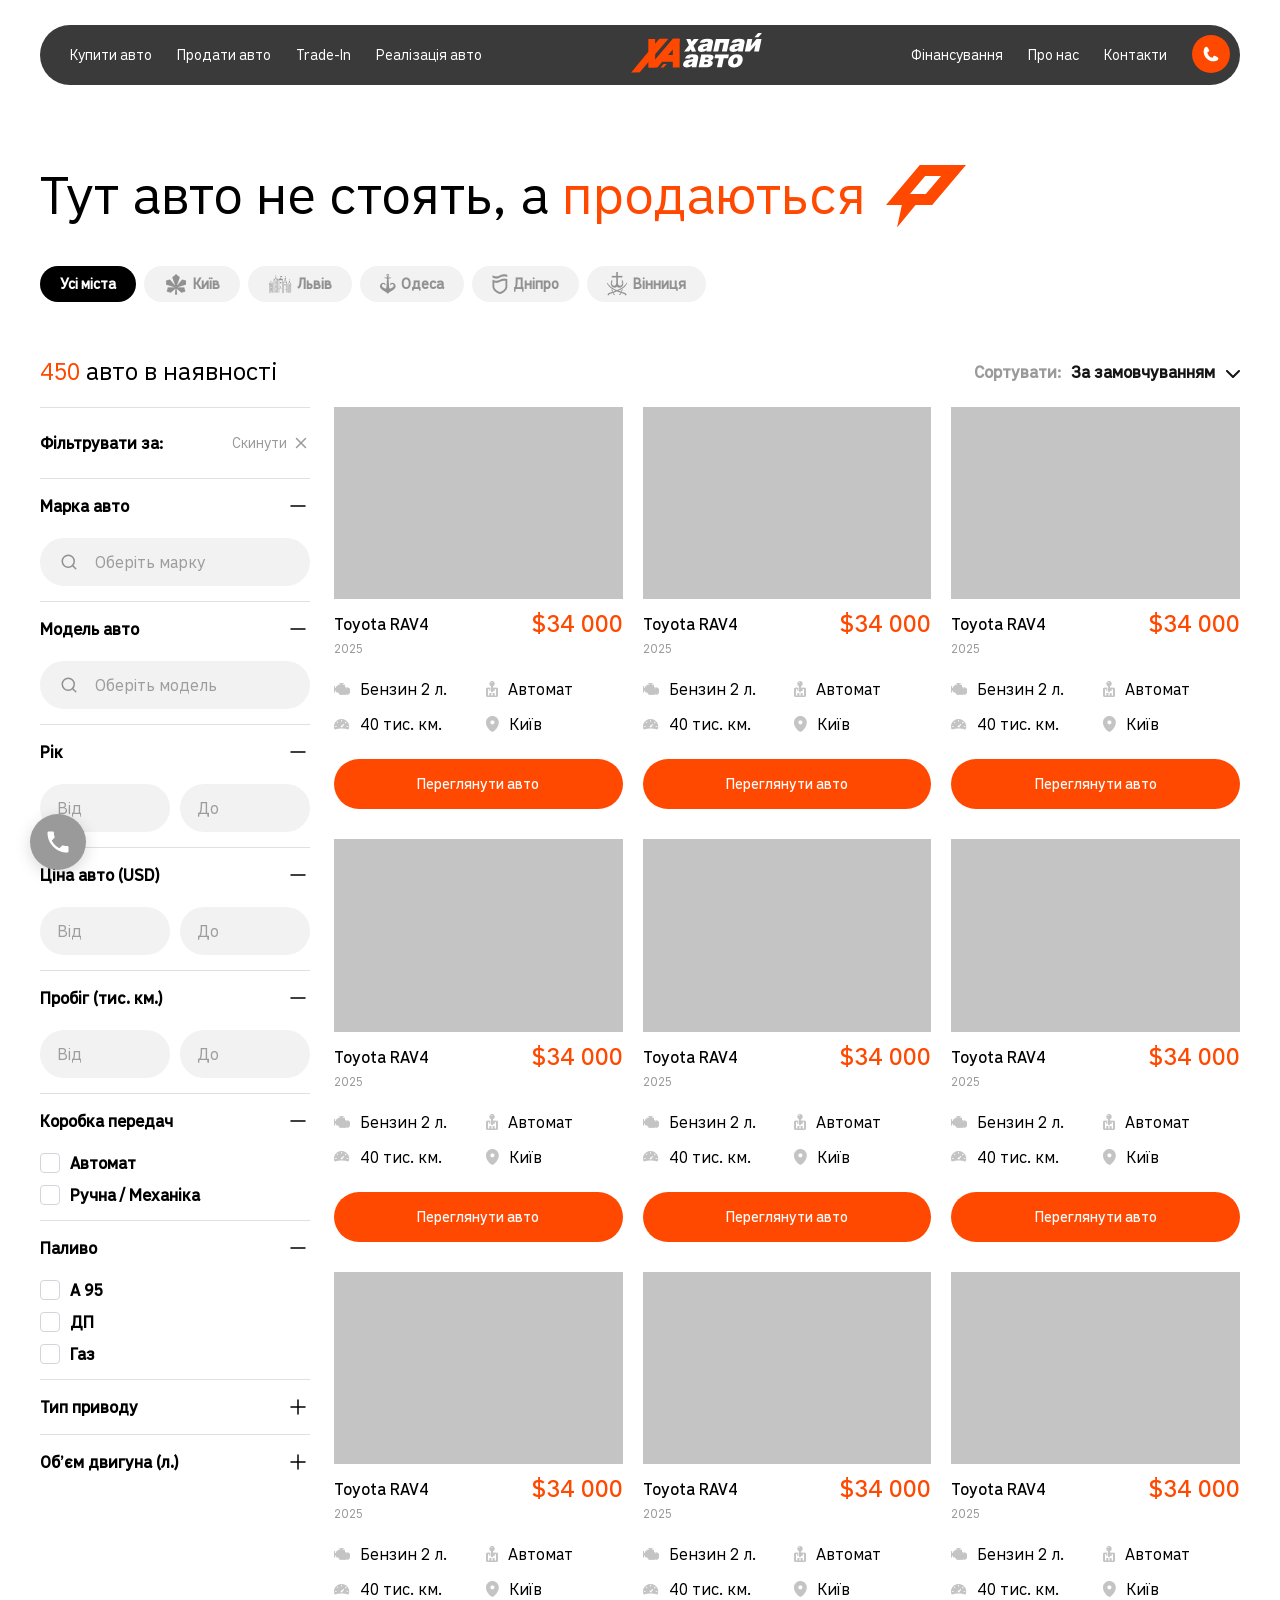
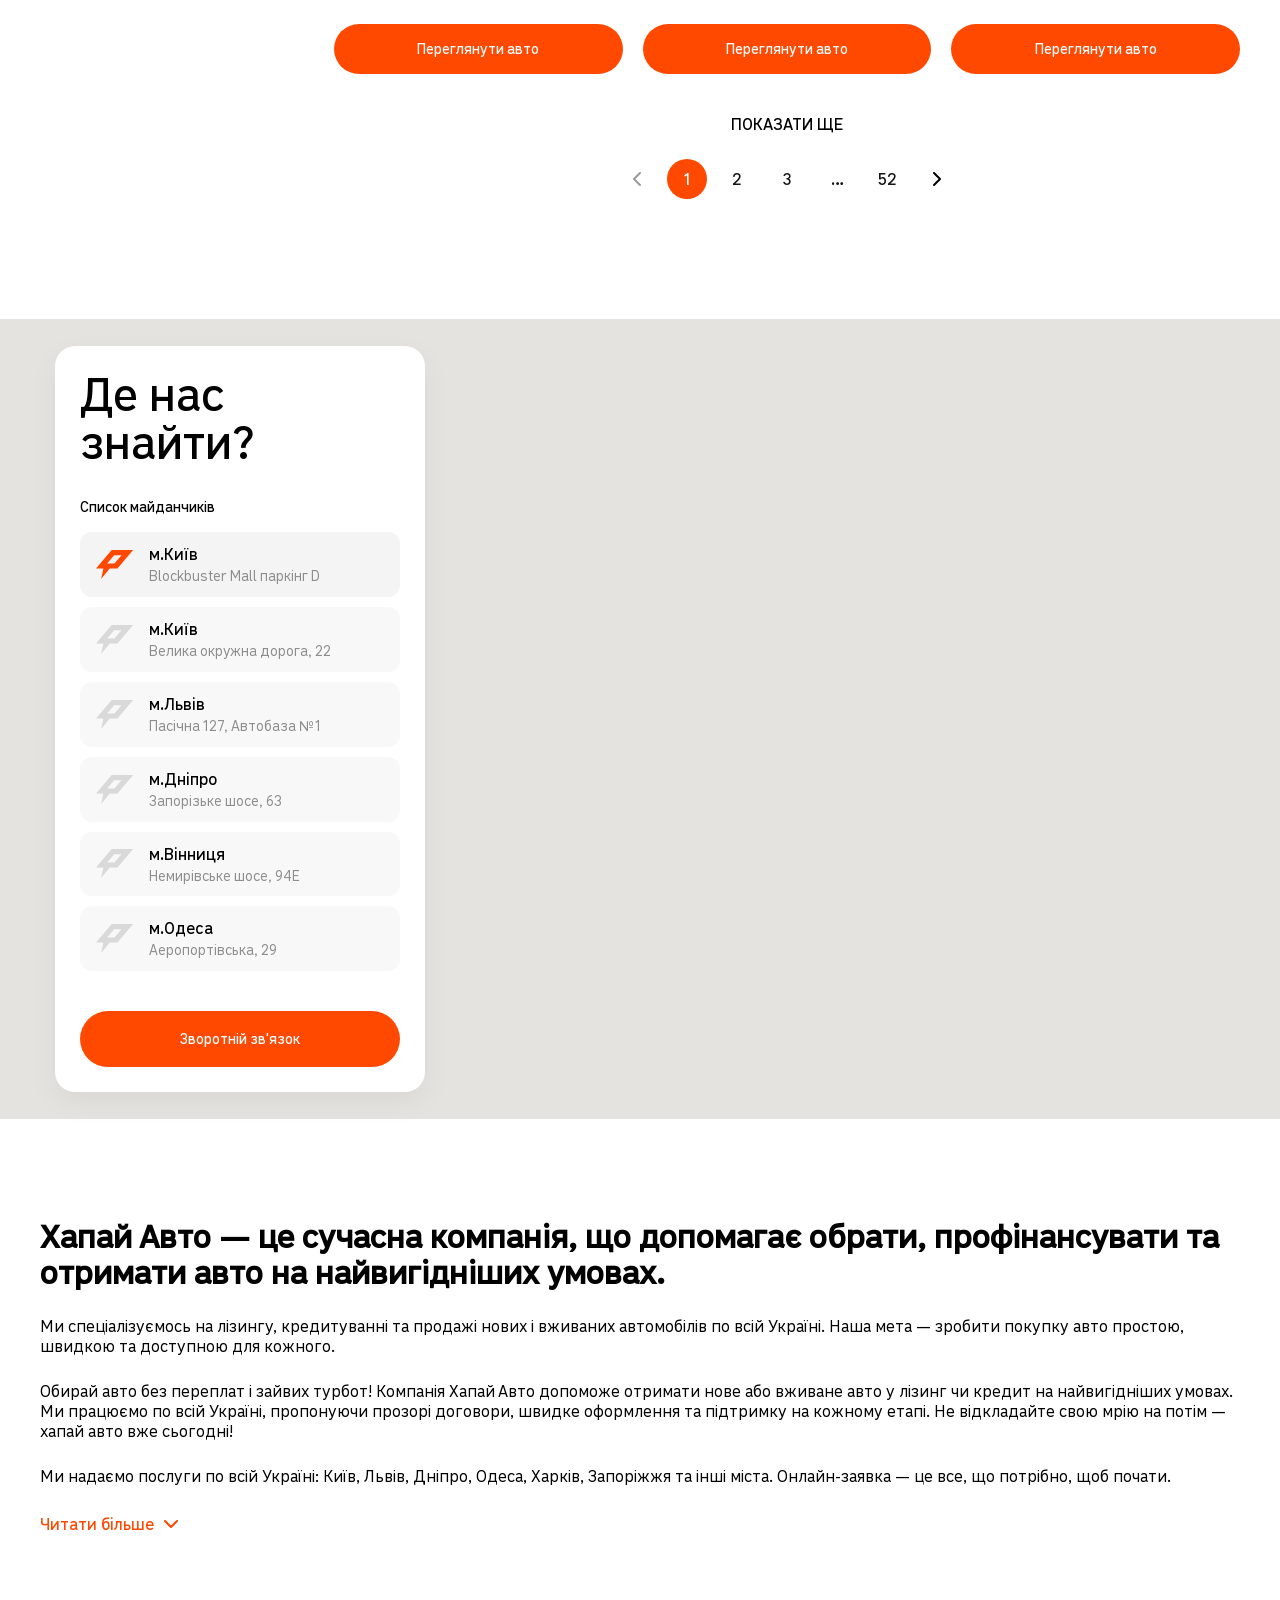
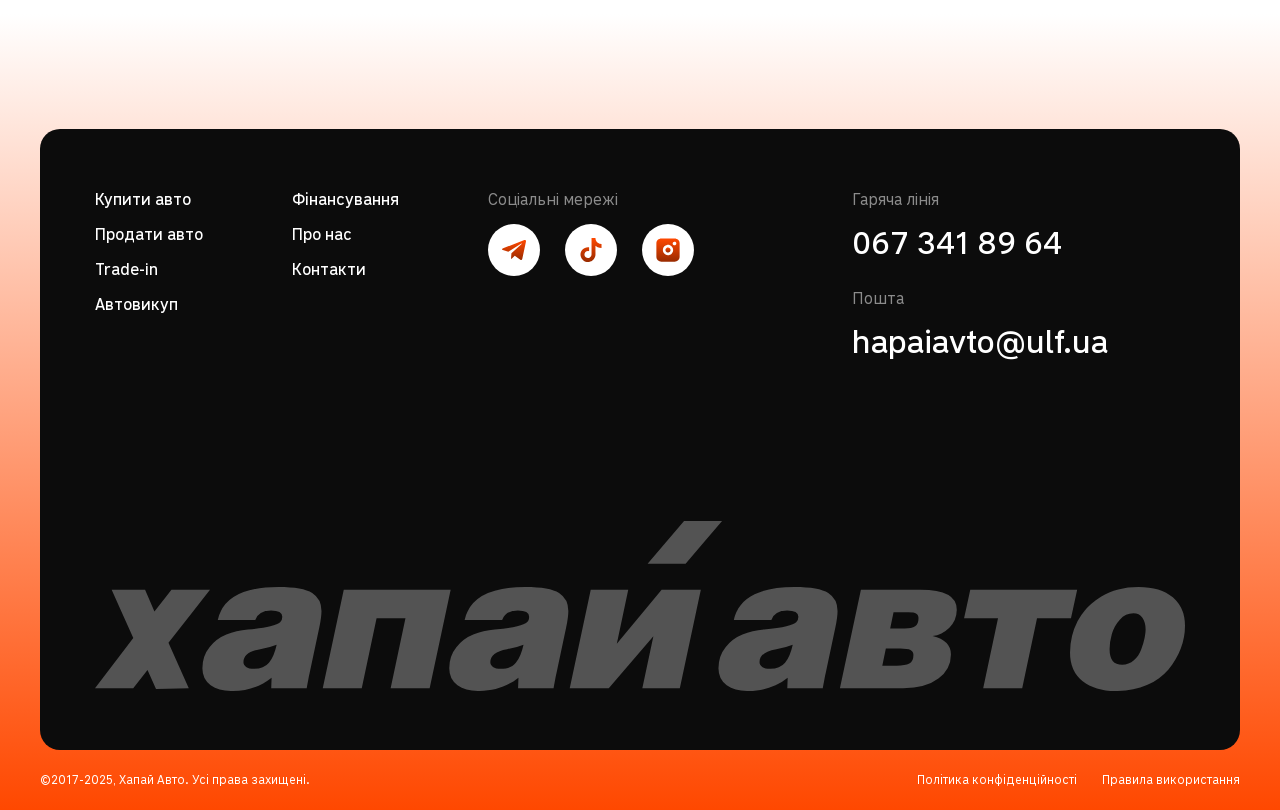
==== index.html @ 6485e66c "Add files via upload" ====
<!DOCTYPE html>
<html lang="uk">

<head>
    <meta charset="UTF-8">
    <meta name="viewport" content="width=device-width, initial-scale=1.0, maximum-scale=1.0, user-scalable=no">
    <title>HapaiAuto</title>
    <link href='https://api.mapbox.com/mapbox-gl-js/v2.14.1/mapbox-gl.css' rel='stylesheet' />
    <link rel="stylesheet" href="./style.css">
</head>

<body>
    <header class="main-header">
        <div class="container">
            <div class="main-header-wrapper">
                <nav class="header-left-menu">
                    <ul>
                        <li>
                            <a href="#">Купити авто</a>
                        </li>
                        <li>
                            <a href="#">Продати авто</a>
                        </li>
                        <li>
                            <a href="#">Trade-In</a>
                        </li>
                        <li>
                            <a href="#">Реалізація авто</a>
                        </li>
                    </ul>
                </nav>
                <a href="#">
                    <img src="./img/header-logo.svg" alt="HapaiAuto">
                </a>
                <nav>
                    <ul class="header-right-menu">
                        <li>
                            <a href="#">Фінансування</a>
                        </li>
                        <li>
                            <a href="#">Про нас</a>
                        </li>
                        <li>
                            <a href="#">Контакти</a>
                        </li>
                    </ul>
                    <button class="callback-btn">
                        <svg xmlns="http://www.w3.org/2000/svg" width="38" height="38" fill="none">
                            <circle cx="19" cy="19" r="19" fill="#FF4800" />
                            <g clip-path="url(#a)">
                                <path fill="#fff"
                                    d="m25.572 22.355-2.284-1.371a1.47 1.47 0 0 0-1.225-.134c-.798.22-1.005 1.136-1.282 1.799a6.056 6.056 0 0 1-5.43-5.43c.666-.279 1.577-.484 1.798-1.283a1.47 1.47 0 0 0-.134-1.225l-1.37-2.284c-.536-.951-2.01-1.013-2.619-.104-4.062 5.946 1.524 14.245 8.408 14.01 1.439.048 4.93-.848 4.899-2.635 0-.547-.292-1.062-.761-1.343" />
                            </g>
                            <defs>
                                <clipPath id="a">
                                    <path fill="#fff" d="M11 11h16v16H11z" />
                                </clipPath>
                            </defs>
                        </svg>
                    </a>
                </nav>
                <div class="header-mob-block">
                    <button class="callback-btn">
                        <svg xmlns="http://www.w3.org/2000/svg" width="23" height="22" fill="none">
                            <path fill="#fff"
                                d="m20.88 16.018-3.427-2.056a2.2 2.2 0 0 0-1.837-.201c-1.197.33-1.508 1.704-1.923 2.698a9.08 9.08 0 0 1-8.145-8.145c1-.417 2.366-.725 2.698-1.923a2.21 2.21 0 0 0-.202-1.837L5.988 1.127C5.185-.3 2.975-.393 2.061.971c-6.093 8.92 2.285 21.368 12.611 21.015 2.159.072 7.396-1.273 7.349-3.952 0-.82-.438-1.593-1.141-2.016" />
                        </svg>
                    </button>
                    <div class="tel-menu-btn">
                        <svg xmlns="http://www.w3.org/2000/svg" width="46" height="46" fill="none">
                            <circle cx="23" cy="23" r="23" fill="#fff" />
                            <path stroke="#FF4800" stroke-linecap="round" stroke-linejoin="round" stroke-width="2"
                                d="M14 23h18M14 17h18M14 29h18" /></svg>
                    </div>
                </div>
            </div>
        </div>
    </header>

    <section class="hapaiavto-shop-sect">
        <div class="container">
            <div class="hapaiavto-shop">
                <h1>Тут авто не стоять, а <span>продаються</span></h1>
                <ul class="hapaiavto-shop-cities">
                    <li class="hapaiavto-shop-city-active">
                        <span>Усі міста</span>
                    </li>
                    <li>
                        <img src="[data-uri]"
                            alt="HapaiAuto">
                        <span>Київ</span>
                    </li>
                    <li>
                        <img src="[data-uri]"
                            alt="HapaiAuto">
                        <span>Львів</span>
                    </li>
                    <li>
                        <img src="[data-uri]"
                            alt="HapaiAuto">
                        <span>Одеса</span>
                    </li>
                    <li>
                        <img src="[data-uri]"
                            alt="HapaiAuto">
                        <span>Дніпро</span>
                    </li>
                    <li>
                        <img src="[data-uri]"
                            alt="HapaiAuto">
                        <span>Вінниця</span>
                    </li>
                </ul>
                <div class="hapaiavto-shop-info-sort">
                    <span class="hapaiavto-shop-info-count"><i>450</i> авто в наявності</span>
                    <div class="hapaiavto-shop-sort-wrapper">
                        <div class="hapaiavto-shop-sort-block">
                            <div class="hapaiavto-shop-sort-mob-head">
                                <div class="hapaiavto-shop-sort-mob-head-left">
                                    <svg xmlns="http://www.w3.org/2000/svg" width="20" height="16" fill="none">
                                        <path stroke="#000" stroke-linecap="round" stroke-linejoin="round"
                                            stroke-width="2" d="m1 5 4-4m0 0 4 4M5 1v14m14-4-4 4m0 0-4-4m4 4V1" /></svg>
                                    <span>Сортувати</span>
                                </div>
                                <div class="hapaiavto-shop-sort-mob-head-right mob-sort-menu-close">
                                    <svg xmlns="http://www.w3.org/2000/svg" width="50" height="50" fill="none">
                                        <circle cx="25" cy="25" r="25" fill="#F5F5F5" />
                                        <path stroke="#FE6034" stroke-linecap="round" stroke-linejoin="round"
                                            stroke-width="2.333"
                                            d="m30.773 19.223-11.549 11.55M19.227 19.223l11.549 11.55" /></svg>
                                </div>
                            </div>
                            <form>
                                <span>Сортувати:</span>
                                <select>
                                    <option value="1">За замовчуванням</option>
                                    <option value="2">За рейтингом</option>
                                    <option value="3">Новинки</option>
                                    <option value="4">Від дешевих до дорогих</option>
                                    <option value="5">Від дорогих до дешевих</option>
                                </select>
                            </form>
                        </div>
                    </div>
                </div>
                <div class="hapaiavto-shop-showcase">
                    <aside>
                        <div class="hapaiavto-shop-showcase-aside-wrapper">
                            <div class="hapaiavto-shop-filter-item-head-mob">
                                <div class="hapaiavto-shop-filter-item-head-mob-left">
                                    <svg xmlns="http://www.w3.org/2000/svg" width="24" height="24" fill="none">
                                        <path fill="#000" fill-rule="evenodd"
                                            d="M4 13a1 1 0 0 1 1 1v7a1 1 0 1 1-2 0v-7a1 1 0 0 1 1-1M4 2a1 1 0 0 1 1 1v7a1 1 0 1 1-2 0V3a1 1 0 0 1 1-1M12 11a1 1 0 0 1 1 1v9a1 1 0 1 1-2 0v-9a1 1 0 0 1 1-1M12 2a1 1 0 0 1 1 1v5a1 1 0 1 1-2 0V3a1 1 0 0 1 1-1M20 15a1 1 0 0 1 1 1v5a1 1 0 1 1-2 0v-5a1 1 0 0 1 1-1M20 2a1 1 0 0 1 1 1v9a1 1 0 1 1-2 0V3a1 1 0 0 1 1-1"
                                            clip-rule="evenodd" />
                                        <path fill="#000" fill-rule="evenodd"
                                            d="M0 14a1 1 0 0 1 1-1h6a1 1 0 1 1 0 2H1a1 1 0 0 1-1-1M8 8a1 1 0 0 1 1-1h6a1 1 0 1 1 0 2H9a1 1 0 0 1-1-1M16 16a1 1 0 0 1 1-1h6a1 1 0 1 1 0 2h-6a1 1 0 0 1-1-1"
                                            clip-rule="evenodd" /></svg>
                                    <span>Фільтри</span>
                                </div>
                                <div class="hapaiavto-shop-filter-item-head-mob-right">
                                    <div><i>Скинути <svg xmlns="http://www.w3.org/2000/svg" width="18" height="18"
                                                fill="none">
                                                <path fill="#9A9A9A" fill-rule="evenodd"
                                                    d="M14.03 3.97a.75.75 0 0 1 0 1.06l-9 9a.75.75 0 0 1-1.06-1.06l9-9a.75.75 0 0 1 1.06 0"
                                                    clip-rule="evenodd" />
                                                <path fill="#9A9A9A" fill-rule="evenodd"
                                                    d="M3.97 3.97a.75.75 0 0 1 1.06 0l9 9a.75.75 0 1 1-1.06 1.06l-9-9a.75.75 0 0 1 0-1.06"
                                                    clip-rule="evenodd" />
                                            </svg></i></div>
                                    <div class="mob-filter-menu-close">
                                        <svg xmlns="http://www.w3.org/2000/svg" width="50" height="50" fill="none">
                                            <circle cx="25" cy="25" r="25" fill="#F5F5F5" />
                                            <path stroke="#FE6034" stroke-linecap="round" stroke-linejoin="round"
                                                stroke-width="2.333"
                                                d="m30.773 19.223-11.549 11.55M19.227 19.223l11.549 11.55" /></svg>
                                    </div>
                                </div>
                            </div>
                            <div class="hapaiavto-shop-filter-item hapaiavto-shop-filter-item-head">
                                <span>Фільтрувати за:</span>
                                <i>Скинути <svg xmlns="http://www.w3.org/2000/svg" width="18" height="18" fill="none">
                                        <path fill="#9A9A9A" fill-rule="evenodd"
                                            d="M14.03 3.97a.75.75 0 0 1 0 1.06l-9 9a.75.75 0 0 1-1.06-1.06l9-9a.75.75 0 0 1 1.06 0"
                                            clip-rule="evenodd" />
                                        <path fill="#9A9A9A" fill-rule="evenodd"
                                            d="M3.97 3.97a.75.75 0 0 1 1.06 0l9 9a.75.75 0 1 1-1.06 1.06l-9-9a.75.75 0 0 1 0-1.06"
                                            clip-rule="evenodd" />
                                    </svg></i>
                            </div>
                            <div class="hapaiavto-shop-filter-item hapaiavto-shop-filter-item-opened">
                                <div class="hapaiavto-shop-filter-item-title">
                                    <p>Марка авто</p>
                                    <i>
                                        <svg xmlns="http://www.w3.org/2000/svg" width="24" height="24"
                                            viewBox="0 0 24 24" fill="none" stroke="#000" stroke-width="1.5"
                                            stroke-linecap="round" stroke-linejoin="round">
                                            <line x1="12" y1="5" x2="12" y2="19"></line>
                                            <line x1="5" y1="12" x2="19" y2="12"></line>
                                        </svg>
                                    </i>
                                </div>
                                <div class="hapaiavto-shop-filter-item-content">
                                    <div class="hapaiavto-shop-filter-item-input-search hapaiavto-filter-dropdown-wrap">
                                        <input type="text" placeholder="Оберіть марку" autocomplete="off"
                                            data-dropdown="brands-list">
                                        <ul class="hapaiavto-filter-dropdown" id="brands-list">
                                            <li class="hapaiavto-filter-dropdown-item hapaiavto-filter-dropdown-item--active"
                                                data-value="Acura">Acura</li>
                                            <li class="hapaiavto-filter-dropdown-item" data-value="Alfa Romeo">Alfa
                                                Romeo
                                            </li>
                                            <li class="hapaiavto-filter-dropdown-item" data-value="Aston Martin">Aston
                                                Martin</li>
                                            <li class="hapaiavto-filter-dropdown-item" data-value="Audi">Audi</li>
                                            <li class="hapaiavto-filter-dropdown-item" data-value="BMW">BMW</li>
                                            <li class="hapaiavto-filter-dropdown-item" data-value="BYD">BYD</li>
                                            <li class="hapaiavto-filter-dropdown-item" data-value="Cadillac">Cadillac
                                            </li>
                                            <li class="hapaiavto-filter-dropdown-item" data-value="Chevrolet">Chevrolet
                                            </li>
                                            <li class="hapaiavto-filter-dropdown-item" data-value="Chrysler">Chrysler
                                            </li>
                                            <li class="hapaiavto-filter-dropdown-item" data-value="Citroën">Citroën</li>
                                            <li class="hapaiavto-filter-dropdown-item" data-value="Daewoo">Daewoo</li>
                                            <li class="hapaiavto-filter-dropdown-item" data-value="Dodge">Dodge</li>
                                            <li class="hapaiavto-filter-dropdown-item" data-value="Ferrari">Ferrari</li>
                                            <li class="hapaiavto-filter-dropdown-item" data-value="Fiat">Fiat</li>
                                            <li class="hapaiavto-filter-dropdown-item" data-value="Ford">Ford</li>
                                            <li class="hapaiavto-filter-dropdown-item" data-value="Genesis">Genesis</li>
                                            <li class="hapaiavto-filter-dropdown-item" data-value="Honda">Honda</li>
                                            <li class="hapaiavto-filter-dropdown-item" data-value="Hyundai">Hyundai</li>
                                            <li class="hapaiavto-filter-dropdown-item" data-value="Infiniti">Infiniti
                                            </li>
                                            <li class="hapaiavto-filter-dropdown-item" data-value="Jeep">Jeep</li>
                                            <li class="hapaiavto-filter-dropdown-item" data-value="Kia">Kia</li>
                                            <li class="hapaiavto-filter-dropdown-item" data-value="Lamborghini">
                                                Lamborghini
                                            </li>
                                            <li class="hapaiavto-filter-dropdown-item" data-value="Land Rover">Land
                                                Rover
                                            </li>
                                            <li class="hapaiavto-filter-dropdown-item" data-value="Lexus">Lexus</li>
                                            <li class="hapaiavto-filter-dropdown-item" data-value="Lincoln">Lincoln</li>
                                            <li class="hapaiavto-filter-dropdown-item" data-value="Maserati">Maserati
                                            </li>
                                            <li class="hapaiavto-filter-dropdown-item" data-value="Mazda">Mazda</li>
                                            <li class="hapaiavto-filter-dropdown-item" data-value="Mercedes-Benz">
                                                Mercedes-Benz</li>
                                            <li class="hapaiavto-filter-dropdown-item" data-value="Mitsubishi">
                                                Mitsubishi
                                            </li>
                                            <li class="hapaiavto-filter-dropdown-item" data-value="Nissan">Nissan</li>
                                            <li class="hapaiavto-filter-dropdown-item" data-value="Opel">Opel</li>
                                            <li class="hapaiavto-filter-dropdown-item" data-value="Peugeot">Peugeot</li>
                                            <li class="hapaiavto-filter-dropdown-item" data-value="Porsche">Porsche</li>
                                            <li class="hapaiavto-filter-dropdown-item" data-value="Renault">Renault</li>
                                            <li class="hapaiavto-filter-dropdown-item" data-value="Skoda">Skoda</li>
                                            <li class="hapaiavto-filter-dropdown-item" data-value="Subaru">Subaru</li>
                                            <li class="hapaiavto-filter-dropdown-item" data-value="Suzuki">Suzuki</li>
                                            <li class="hapaiavto-filter-dropdown-item" data-value="Tesla">Tesla</li>
                                            <li class="hapaiavto-filter-dropdown-item" data-value="Toyota">Toyota</li>
                                            <li class="hapaiavto-filter-dropdown-item" data-value="Volkswagen">
                                                Volkswagen
                                            </li>
                                            <li class="hapaiavto-filter-dropdown-item" data-value="Volvo">Volvo</li>
                                        </ul>
                                    </div>
                                </div>
                            </div>
                            <div class="hapaiavto-shop-filter-item hapaiavto-shop-filter-item-opened">
                                <div class="hapaiavto-shop-filter-item-title">
                                    <p>Модель авто</p>
                                    <i>
                                        <svg xmlns="http://www.w3.org/2000/svg" width="24" height="24"
                                            viewBox="0 0 24 24" fill="none" stroke="#000" stroke-width="1.5"
                                            stroke-linecap="round" stroke-linejoin="round">
                                            <line x1="12" y1="5" x2="12" y2="19"></line>
                                            <line x1="5" y1="12" x2="19" y2="12"></line>
                                        </svg>
                                    </i>
                                </div>
                                <div class="hapaiavto-shop-filter-item-content">
                                    <div class="hapaiavto-shop-filter-item-input-search hapaiavto-filter-dropdown-wrap">
                                        <input type="text" placeholder="Оберіть модель" autocomplete="off"
                                            data-dropdown="models-list">
                                        <ul class="hapaiavto-filter-dropdown" id="models-list">
                                            <li class="hapaiavto-filter-dropdown-item hapaiavto-filter-dropdown-item--active"
                                                data-value="Camry">Camry</li>
                                            <li class="hapaiavto-filter-dropdown-item" data-value="Corolla">Corolla</li>
                                            <li class="hapaiavto-filter-dropdown-item" data-value="RAV4">RAV4</li>
                                            <li class="hapaiavto-filter-dropdown-item" data-value="Land Cruiser">Land
                                                Cruiser</li>
                                            <li class="hapaiavto-filter-dropdown-item" data-value="Highlander">
                                                Highlander
                                            </li>
                                            <li class="hapaiavto-filter-dropdown-item" data-value="3 Series">3 Series
                                            </li>
                                            <li class="hapaiavto-filter-dropdown-item" data-value="5 Series">5 Series
                                            </li>
                                            <li class="hapaiavto-filter-dropdown-item" data-value="X5">X5</li>
                                            <li class="hapaiavto-filter-dropdown-item" data-value="X6">X6</li>
                                            <li class="hapaiavto-filter-dropdown-item" data-value="A4">A4</li>
                                            <li class="hapaiavto-filter-dropdown-item" data-value="A6">A6</li>
                                            <li class="hapaiavto-filter-dropdown-item" data-value="Q5">Q5</li>
                                            <li class="hapaiavto-filter-dropdown-item" data-value="Q7">Q7</li>
                                            <li class="hapaiavto-filter-dropdown-item" data-value="E-Class">E-Class</li>
                                            <li class="hapaiavto-filter-dropdown-item" data-value="S-Class">S-Class</li>
                                            <li class="hapaiavto-filter-dropdown-item" data-value="GLE">GLE</li>
                                            <li class="hapaiavto-filter-dropdown-item" data-value="Civic">Civic</li>
                                            <li class="hapaiavto-filter-dropdown-item" data-value="CR-V">CR-V</li>
                                            <li class="hapaiavto-filter-dropdown-item" data-value="Accord">Accord</li>
                                            <li class="hapaiavto-filter-dropdown-item" data-value="Tucson">Tucson</li>
                                            <li class="hapaiavto-filter-dropdown-item" data-value="Santa Fe">Santa Fe
                                            </li>
                                            <li class="hapaiavto-filter-dropdown-item" data-value="Sportage">Sportage
                                            </li>
                                            <li class="hapaiavto-filter-dropdown-item" data-value="Model 3">Model 3</li>
                                            <li class="hapaiavto-filter-dropdown-item" data-value="Model S">Model S</li>
                                            <li class="hapaiavto-filter-dropdown-item" data-value="Model X">Model X</li>
                                            <li class="hapaiavto-filter-dropdown-item" data-value="Model Y">Model Y</li>
                                        </ul>
                                    </div>
                                </div>
                            </div>
                            <div class="hapaiavto-shop-filter-item hapaiavto-shop-filter-item-opened">
                                <div class="hapaiavto-shop-filter-item-title">
                                    <p>Рік</p>
                                    <i>
                                        <svg xmlns="http://www.w3.org/2000/svg" width="24" height="24"
                                            viewBox="0 0 24 24" fill="none" stroke="#000" stroke-width="1.5"
                                            stroke-linecap="round" stroke-linejoin="round">
                                            <line x1="12" y1="5" x2="12" y2="19"></line>
                                            <line x1="5" y1="12" x2="19" y2="12"></line>
                                        </svg>
                                    </i>
                                </div>
                                <div class="hapaiavto-shop-filter-item-content">
                                    <div class="hapaiavto-shop-filter-item-couple-input">
                                        <input type="number" placeholder="Від">
                                        <input type="number" placeholder="До">
                                    </div>
                                </div>
                            </div>
                            <div class="hapaiavto-shop-filter-item hapaiavto-shop-filter-item-opened">
                                <div class="hapaiavto-shop-filter-item-title">
                                    <p>Ціна авто (USD)</p>
                                    <i>
                                        <svg xmlns="http://www.w3.org/2000/svg" width="24" height="24"
                                            viewBox="0 0 24 24" fill="none" stroke="#000" stroke-width="1.5"
                                            stroke-linecap="round" stroke-linejoin="round">
                                            <line x1="12" y1="5" x2="12" y2="19"></line>
                                            <line x1="5" y1="12" x2="19" y2="12"></line>
                                        </svg>
                                    </i>
                                </div>
                                <div class="hapaiavto-shop-filter-item-content">
                                    <div class="hapaiavto-shop-filter-item-couple-input">
                                        <input type="number" placeholder="Від">
                                        <input type="number" placeholder="До">
                                    </div>
                                </div>
                            </div>
                            <div class="hapaiavto-shop-filter-item hapaiavto-shop-filter-item-opened">
                                <div class="hapaiavto-shop-filter-item-title">
                                    <p>Пробіг (тис. км.)</p>
                                    <i>
                                        <svg xmlns="http://www.w3.org/2000/svg" width="24" height="24"
                                            viewBox="0 0 24 24" fill="none" stroke="#000" stroke-width="1.5"
                                            stroke-linecap="round" stroke-linejoin="round">
                                            <line x1="12" y1="5" x2="12" y2="19"></line>
                                            <line x1="5" y1="12" x2="19" y2="12"></line>
                                        </svg>
                                    </i>
                                </div>
                                <div class="hapaiavto-shop-filter-item-content">
                                    <div class="hapaiavto-shop-filter-item-couple-input">
                                        <input type="number" placeholder="Від">
                                        <input type="number" placeholder="До">
                                    </div>
                                </div>
                            </div>
                            <div class="hapaiavto-shop-filter-item hapaiavto-shop-filter-item-opened">
                                <div class="hapaiavto-shop-filter-item-title">
                                    <p>Коробка передач</p>
                                    <i>
                                        <svg xmlns="http://www.w3.org/2000/svg" width="24" height="24"
                                            viewBox="0 0 24 24" fill="none" stroke="#000" stroke-width="1.5"
                                            stroke-linecap="round" stroke-linejoin="round">
                                            <line x1="12" y1="5" x2="12" y2="19"></line>
                                            <line x1="5" y1="12" x2="19" y2="12"></line>
                                        </svg>
                                    </i>
                                </div>
                                <div class="hapaiavto-shop-filter-item-content">
                                    <div class="hapaiavto-shop-filter-item-checkboxes">
                                        <label>
                                            <input type="checkbox">
                                            <span>Автомат</span>
                                        </label>
                                        <label>
                                            <input type="checkbox">
                                            <span>Ручна / Механіка</span>
                                        </label>
                                    </div>
                                </div>
                            </div>
                            <div class="hapaiavto-shop-filter-item hapaiavto-shop-filter-item-opened">
                                <div class="hapaiavto-shop-filter-item-title">
                                    <p>Паливо</p>
                                    <i>
                                        <svg xmlns="http://www.w3.org/2000/svg" width="24" height="24"
                                            viewBox="0 0 24 24" fill="none" stroke="#000" stroke-width="1.5"
                                            stroke-linecap="round" stroke-linejoin="round">
                                            <line x1="12" y1="5" x2="12" y2="19"></line>
                                            <line x1="5" y1="12" x2="19" y2="12"></line>
                                        </svg>
                                    </i>
                                </div>
                                <div class="hapaiavto-shop-filter-item-content">
                                    <div class="hapaiavto-shop-filter-item-checkboxes">
                                        <label>
                                            <input type="checkbox">
                                            <span>А 95</span>
                                        </label>
                                        <label>
                                            <input type="checkbox">
                                            <span>ДП</span>
                                        </label>
                                        <label>
                                            <input type="checkbox">
                                            <span>Газ</span>
                                        </label>
                                    </div>
                                </div>
                            </div>
                            <div class="hapaiavto-shop-filter-item hapaiavto-shop-filter-item-closed">
                                <div class="hapaiavto-shop-filter-item-title">
                                    <p>Тип приводу</p>
                                    <i>
                                        <svg xmlns="http://www.w3.org/2000/svg" width="24" height="24"
                                            viewBox="0 0 24 24" fill="none" stroke="#000" stroke-width="1.5"
                                            stroke-linecap="round" stroke-linejoin="round">
                                            <line x1="12" y1="5" x2="12" y2="19"></line>
                                            <line x1="5" y1="12" x2="19" y2="12"></line>
                                        </svg>
                                    </i>
                                </div>
                                <div class="hapaiavto-shop-filter-item-content">
                                    <div class="hapaiavto-shop-filter-item-checkboxes">
                                        <label>
                                            <input type="checkbox">
                                            <span>Повний</span>
                                        </label>
                                        <label>
                                            <input type="checkbox">
                                            <span>Передній</span>
                                        </label>
                                        <label>
                                            <input type="checkbox">
                                            <span>Задній</span>
                                        </label>
                                    </div>
                                </div>
                            </div>
                            <div class="hapaiavto-shop-filter-item hapaiavto-shop-filter-item-closed">
                                <div class="hapaiavto-shop-filter-item-title">
                                    <p>Обʼєм двигуна (л.)</p>
                                    <i>
                                        <svg xmlns="http://www.w3.org/2000/svg" width="24" height="24"
                                            viewBox="0 0 24 24" fill="none" stroke="#000" stroke-width="1.5"
                                            stroke-linecap="round" stroke-linejoin="round">
                                            <line x1="12" y1="5" x2="12" y2="19"></line>
                                            <line x1="5" y1="12" x2="19" y2="12"></line>
                                        </svg>
                                    </i>
                                </div>
                                <div class="hapaiavto-shop-filter-item-content">
                                    <div class="hapaiavto-shop-filter-item-checkboxes">
                                        <label>
                                            <input type="checkbox">
                                            <span>0,9</span>
                                        </label>
                                        <label>
                                            <input type="checkbox">
                                            <span>1,1</span>
                                        </label>
                                        <label>
                                            <input type="checkbox">
                                            <span>2.0</span>
                                        </label>
                                    </div>
                                </div>
                            </div>
                            <div class="hapaiavto-red-btn">
                                <button>
                                    <svg xmlns="http://www.w3.org/2000/svg" width="24" height="24" fill="none">
                                        <path fill="#fff" fill-rule="evenodd"
                                            d="M11 4a7 7 0 1 0 0 14 7 7 0 0 0 0-14m-9 7a9 9 0 1 1 18 0 9 9 0 0 1-18 0"
                                            clip-rule="evenodd" />
                                        <path fill="#fff" fill-rule="evenodd"
                                            d="M15.941 15.943a1 1 0 0 1 1.414 0l4.35 4.35a1 1 0 1 1-1.414 1.415l-4.35-4.35a1 1 0 0 1 0-1.415"
                                            clip-rule="evenodd" /></svg>
                                    <u>Показати 212 результатів</u>
                                </button>
                            </div>
                        </div>
                    </aside>
                    <div class="hapaiavto-shop-showcase-list-wrapper">
                        <div class="hapaiavto-shop-showcase-list">
                            <div class="hapaiavto-shop-showcase-list-item">
                                <div class="hapaiavto-shop-showcase-list-item-image">
                                    <img src="[data-uri]"
                                        alt="HapaiAuto">
                                </div>
                                <div class="hapaiavto-shop-showcase-list-item-title-price">
                                    <div>
                                        <p>Toyota RAV4</p>
                                        <i>2025</i>
                                    </div>
                                    <div>
                                        <span>$34 000</span>
                                    </div>
                                </div>
                                <ul class="hapaiavto-shop-showcase-list-item-tags">
                                    <li>
                                        <img src="[data-uri]"
                                            alt="HapaiAuto">
                                        <span>Бензин 2 л.</span>
                                    </li>
                                    <li>
                                        <img src="[data-uri]"
                                            alt="HapaiAuto">
                                        <span>Автомат</span>
                                    </li>
                                    <li>
                                        <img src="[data-uri]"
                                            alt="HapaiAuto">
                                        <span>40 тис. км.</span>
                                    </li>
                                    <li>
                                        <img src="[data-uri]"
                                            alt="HapaiAuto">
                                        <span>Київ</span>
                                    </li>
                                </ul>
                                <div class="hapaiavto-red-btn">
                                    <a href="#">Переглянути авто</a>
                                </div>
                            </div>
                            <div class="hapaiavto-shop-showcase-list-item">
                                <div class="hapaiavto-shop-showcase-list-item-image">
                                    <img src="[data-uri]"
                                        alt="HapaiAuto">
                                </div>
                                <div class="hapaiavto-shop-showcase-list-item-title-price">
                                    <div>
                                        <p>Toyota RAV4</p>
                                        <i>2025</i>
                                    </div>
                                    <div>
                                        <span>$34 000</span>
                                    </div>
                                </div>
                                <ul class="hapaiavto-shop-showcase-list-item-tags">
                                    <li>
                                        <img src="[data-uri]"
                                            alt="HapaiAuto">
                                        <span>Бензин 2 л.</span>
                                    </li>
                                    <li>
                                        <img src="[data-uri]"
                                            alt="HapaiAuto">
                                        <span>Автомат</span>
                                    </li>
                                    <li>
                                        <img src="[data-uri]"
                                            alt="HapaiAuto">
                                        <span>40 тис. км.</span>
                                    </li>
                                    <li>
                                        <img src="[data-uri]"
                                            alt="HapaiAuto">
                                        <span>Київ</span>
                                    </li>
                                </ul>
                                <div class="hapaiavto-red-btn">
                                    <a href="#">Переглянути авто</a>
                                </div>
                            </div>
                            <div class="hapaiavto-shop-showcase-list-item">
                                <div class="hapaiavto-shop-showcase-list-item-image">
                                    <img src="[data-uri]"
                                        alt="HapaiAuto">
                                </div>
                                <div class="hapaiavto-shop-showcase-list-item-title-price">
                                    <div>
                                        <p>Toyota RAV4</p>
                                        <i>2025</i>
                                    </div>
                                    <div>
                                        <span>$34 000</span>
                                    </div>
                                </div>
                                <ul class="hapaiavto-shop-showcase-list-item-tags">
                                    <li>
                                        <img src="[data-uri]"
                                            alt="HapaiAuto">
                                        <span>Бензин 2 л.</span>
                                    </li>
                                    <li>
                                        <img src="[data-uri]"
                                            alt="HapaiAuto">
                                        <span>Автомат</span>
                                    </li>
                                    <li>
                                        <img src="[data-uri]"
                                            alt="HapaiAuto">
                                        <span>40 тис. км.</span>
                                    </li>
                                    <li>
                                        <img src="[data-uri]"
                                            alt="HapaiAuto">
                                        <span>Київ</span>
                                    </li>
                                </ul>
                                <div class="hapaiavto-red-btn">
                                    <a href="#">Переглянути авто</a>
                                </div>
                            </div>
                            <div class="hapaiavto-shop-showcase-list-item">
                                <div class="hapaiavto-shop-showcase-list-item-image">
                                    <img src="[data-uri]"
                                        alt="HapaiAuto">
                                </div>
                                <div class="hapaiavto-shop-showcase-list-item-title-price">
                                    <div>
                                        <p>Toyota RAV4</p>
                                        <i>2025</i>
                                    </div>
                                    <div>
                                        <span>$34 000</span>
                                    </div>
                                </div>
                                <ul class="hapaiavto-shop-showcase-list-item-tags">
                                    <li>
                                        <img src="[data-uri]"
                                            alt="HapaiAuto">
                                        <span>Бензин 2 л.</span>
                                    </li>
                                    <li>
                                        <img src="[data-uri]"
                                            alt="HapaiAuto">
                                        <span>Автомат</span>
                                    </li>
                                    <li>
                                        <img src="[data-uri]"
                                            alt="HapaiAuto">
                                        <span>40 тис. км.</span>
                                    </li>
                                    <li>
                                        <img src="[data-uri]"
                                            alt="HapaiAuto">
                                        <span>Київ</span>
                                    </li>
                                </ul>
                                <div class="hapaiavto-red-btn">
                                    <a href="#">Переглянути авто</a>
                                </div>
                            </div>
                            <div class="hapaiavto-shop-showcase-list-item">
                                <div class="hapaiavto-shop-showcase-list-item-image">
                                    <img src="[data-uri]"
                                        alt="HapaiAuto">
                                </div>
                                <div class="hapaiavto-shop-showcase-list-item-title-price">
                                    <div>
                                        <p>Toyota RAV4</p>
                                        <i>2025</i>
                                    </div>
                                    <div>
                                        <span>$34 000</span>
                                    </div>
                                </div>
                                <ul class="hapaiavto-shop-showcase-list-item-tags">
                                    <li>
                                        <img src="[data-uri]"
                                            alt="HapaiAuto">
                                        <span>Бензин 2 л.</span>
                                    </li>
                                    <li>
                                        <img src="[data-uri]"
                                            alt="HapaiAuto">
                                        <span>Автомат</span>
                                    </li>
                                    <li>
                                        <img src="[data-uri]"
                                            alt="HapaiAuto">
                                        <span>40 тис. км.</span>
                                    </li>
                                    <li>
                                        <img src="[data-uri]"
                                            alt="HapaiAuto">
                                        <span>Київ</span>
                                    </li>
                                </ul>
                                <div class="hapaiavto-red-btn">
                                    <a href="#">Переглянути авто</a>
                                </div>
                            </div>
                            <div class="hapaiavto-shop-showcase-list-item">
                                <div class="hapaiavto-shop-showcase-list-item-image">
                                    <img src="[data-uri]"
                                        alt="HapaiAuto">
                                </div>
                                <div class="hapaiavto-shop-showcase-list-item-title-price">
                                    <div>
                                        <p>Toyota RAV4</p>
                                        <i>2025</i>
                                    </div>
                                    <div>
                                        <span>$34 000</span>
                                    </div>
                                </div>
                                <ul class="hapaiavto-shop-showcase-list-item-tags">
                                    <li>
                                        <img src="[data-uri]"
                                            alt="HapaiAuto">
                                        <span>Бензин 2 л.</span>
                                    </li>
                                    <li>
                                        <img src="[data-uri]"
                                            alt="HapaiAuto">
                                        <span>Автомат</span>
                                    </li>
                                    <li>
                                        <img src="[data-uri]"
                                            alt="HapaiAuto">
                                        <span>40 тис. км.</span>
                                    </li>
                                    <li>
                                        <img src="[data-uri]"
                                            alt="HapaiAuto">
                                        <span>Київ</span>
                                    </li>
                                </ul>
                                <div class="hapaiavto-red-btn">
                                    <a href="#">Переглянути авто</a>
                                </div>
                            </div>
                            <div class="hapaiavto-shop-showcase-list-item">
                                <div class="hapaiavto-shop-showcase-list-item-image">
                                    <img src="[data-uri]"
                                        alt="HapaiAuto">
                                </div>
                                <div class="hapaiavto-shop-showcase-list-item-title-price">
                                    <div>
                                        <p>Toyota RAV4</p>
                                        <i>2025</i>
                                    </div>
                                    <div>
                                        <span>$34 000</span>
                                    </div>
                                </div>
                                <ul class="hapaiavto-shop-showcase-list-item-tags">
                                    <li>
                                        <img src="[data-uri]"
                                            alt="HapaiAuto">
                                        <span>Бензин 2 л.</span>
                                    </li>
                                    <li>
                                        <img src="[data-uri]"
                                            alt="HapaiAuto">
                                        <span>Автомат</span>
                                    </li>
                                    <li>
                                        <img src="[data-uri]"
                                            alt="HapaiAuto">
                                        <span>40 тис. км.</span>
                                    </li>
                                    <li>
                                        <img src="[data-uri]"
                                            alt="HapaiAuto">
                                        <span>Київ</span>
                                    </li>
                                </ul>
                                <div class="hapaiavto-red-btn">
                                    <a href="#">Переглянути авто</a>
                                </div>
                            </div>
                            <div class="hapaiavto-shop-showcase-list-item">
                                <div class="hapaiavto-shop-showcase-list-item-image">
                                    <img src="[data-uri]"
                                        alt="HapaiAuto">
                                </div>
                                <div class="hapaiavto-shop-showcase-list-item-title-price">
                                    <div>
                                        <p>Toyota RAV4</p>
                                        <i>2025</i>
                                    </div>
                                    <div>
                                        <span>$34 000</span>
                                    </div>
                                </div>
                                <ul class="hapaiavto-shop-showcase-list-item-tags">
                                    <li>
                                        <img src="[data-uri]"
                                            alt="HapaiAuto">
                                        <span>Бензин 2 л.</span>
                                    </li>
                                    <li>
                                        <img src="[data-uri]"
                                            alt="HapaiAuto">
                                        <span>Автомат</span>
                                    </li>
                                    <li>
                                        <img src="[data-uri]"
                                            alt="HapaiAuto">
                                        <span>40 тис. км.</span>
                                    </li>
                                    <li>
                                        <img src="[data-uri]"
                                            alt="HapaiAuto">
                                        <span>Київ</span>
                                    </li>
                                </ul>
                                <div class="hapaiavto-red-btn">
                                    <a href="#">Переглянути авто</a>
                                </div>
                            </div>
                            <div class="hapaiavto-shop-showcase-list-item">
                                <div class="hapaiavto-shop-showcase-list-item-image">
                                    <img src="[data-uri]"
                                        alt="HapaiAuto">
                                </div>
                                <div class="hapaiavto-shop-showcase-list-item-title-price">
                                    <div>
                                        <p>Toyota RAV4</p>
                                        <i>2025</i>
                                    </div>
                                    <div>
                                        <span>$34 000</span>
                                    </div>
                                </div>
                                <ul class="hapaiavto-shop-showcase-list-item-tags">
                                    <li>
                                        <img src="[data-uri]"
                                            alt="HapaiAuto">
                                        <span>Бензин 2 л.</span>
                                    </li>
                                    <li>
                                        <img src="[data-uri]"
                                            alt="HapaiAuto">
                                        <span>Автомат</span>
                                    </li>
                                    <li>
                                        <img src="[data-uri]"
                                            alt="HapaiAuto">
                                        <span>40 тис. км.</span>
                                    </li>
                                    <li>
                                        <img src="[data-uri]"
                                            alt="HapaiAuto">
                                        <span>Київ</span>
                                    </li>
                                </ul>
                                <div class="hapaiavto-red-btn">
                                    <a href="#">Переглянути авто</a>
                                </div>
                            </div>
                        </div>
                        <div class="ark-pagination-wrapper">
                            <div class="ark-pagination-loadmore">
                                <button>ПОКАЗАТИ ЩЕ</button>
                            </div>
                            <ul class="ark-pagenavi pagination">
                                <li class="page-item pagenavi-prev">
                                    <span class="page-link prev-no-active">
                                        <svg xmlns="http://www.w3.org/2000/svg" width="8" height="14" fill="none">
                                            <path fill="#000" fill-rule="evenodd"
                                                d="M7.707.293a1 1 0 0 1 0 1.414L2.414 7l5.293 5.293a1 1 0 1 1-1.414 1.414l-6-6a1 1 0 0 1 0-1.414l6-6a1 1 0 0 1 1.414 0"
                                                clip-rule="evenodd" />
                                        </svg>
                                    </span>
                                </li>
                                <li class="page-item active"><span class="page-link">1</span></li>
                                <li class="page-item"><a class="page-link" href="#/shop/page/2/">2</a></li>
                                <li class="page-item"><a class="page-link" href="#/shop/page/3/">3</a></li>
                                <li class="page-item"><span class="extend">…</span></li>
                                <li class="page-item"><a class="page-link last" href="#/shop/page/52/">52</a></li>
                                <li class="page-item pagenavi-next">
                                    <a class="page-link next" href="#/shop/page/2/">
                                        <svg xmlns="http://www.w3.org/2000/svg" width="8" height="14" fill="none">
                                            <path fill="#000" fill-rule="evenodd"
                                                d="M.293.293a1 1 0 0 1 1.414 0l6 6a1 1 0 0 1 0 1.414l-6 6a1 1 0 0 1-1.414-1.414L5.586 7 .293 1.707a1 1 0 0 1 0-1.414"
                                                clip-rule="evenodd" />
                                        </svg>
                                    </a>
                                </li>
                            </ul>
                        </div>
                    </div>
                    <div class="mob-filters-btns">
                        <div class="mob-filter-btn">
                            <svg xmlns="http://www.w3.org/2000/svg" width="24" height="24" fill="none">
                                <path fill="#FEFEFE" fill-rule="evenodd"
                                    d="M4 13a1 1 0 0 1 1 1v7a1 1 0 1 1-2 0v-7a1 1 0 0 1 1-1M4 2a1 1 0 0 1 1 1v7a1 1 0 1 1-2 0V3a1 1 0 0 1 1-1M12 11a1 1 0 0 1 1 1v9a1 1 0 1 1-2 0v-9a1 1 0 0 1 1-1M12 2a1 1 0 0 1 1 1v5a1 1 0 1 1-2 0V3a1 1 0 0 1 1-1M20 15a1 1 0 0 1 1 1v5a1 1 0 1 1-2 0v-5a1 1 0 0 1 1-1M20 2a1 1 0 0 1 1 1v9a1 1 0 1 1-2 0V3a1 1 0 0 1 1-1"
                                    clip-rule="evenodd" />
                                <path fill="#FEFEFE" fill-rule="evenodd"
                                    d="M0 14a1 1 0 0 1 1-1h6a1 1 0 1 1 0 2H1a1 1 0 0 1-1-1M8 8a1 1 0 0 1 1-1h6a1 1 0 1 1 0 2H9a1 1 0 0 1-1-1M16 16a1 1 0 0 1 1-1h6a1 1 0 1 1 0 2h-6a1 1 0 0 1-1-1"
                                    clip-rule="evenodd" /></svg>
                            <span>Фільтри</span>
                        </div>
                        <div class="mob-sort-btn">
                            <svg xmlns="http://www.w3.org/2000/svg" width="20" height="16" fill="none">
                                <path stroke="#fff" stroke-linecap="round" stroke-linejoin="round" stroke-width="2"
                                    d="m1 5 4-4m0 0 4 4M5 1v14m14-4-4 4m0 0-4-4m4 4V1" /></svg>
                        </div>
                    </div>
                </div>
            </div>
        </div>
    </section>

    <section class="find-us-map-sect">
        <div class="map-wrapper">
            <div id="map"></div>
        </div>

        <div class="container find-us-container">
            <div class="find-us-content">
                <h2>Де нас знайти?</h2>
                <div class="find-us-subtitle">Список майданчиків</div>

                <ul class="find-us-list">
                    <li class="active" data-center="[30.5222, 50.4876]">
                        <div class="find-us-icon">
                            <svg xmlns="http://www.w3.org/2000/svg" width="38" height="29" fill="none">
                                <path fill="#FF4800"
                                    d="M15.704 0 0 18.427h7.357L5.137 28.89l8.583-10.462h7.72L37.143 0zm2.778 13.364h-7.37l7.075-8.301h7.373l-3.527 4.132z" />
                            </svg>
                        </div>
                        <div class="find-us-text">
                            <span>м.Київ</span>
                            <i>Blockbuster Mall паркінг D</i>
                        </div>
                    </li>
                    <li data-center="[30.3601, 50.4223]">
                        <div class="find-us-icon">
                            <svg xmlns="http://www.w3.org/2000/svg" width="38" height="29" fill="none">
                                <path fill="#FF4800"
                                    d="M15.704 0 0 18.427h7.357L5.137 28.89l8.583-10.462h7.72L37.143 0zm2.778 13.364h-7.37l7.075-8.301h7.373l-3.527 4.132z" />
                            </svg>
                        </div>
                        <div class="find-us-text">
                            <span>м.Київ</span>
                            <i>Велика окружна дорога, 22</i>
                        </div>
                    </li>
                    <li data-center="[24.0311, 49.8429]">
                        <div class="find-us-icon">
                            <svg xmlns="http://www.w3.org/2000/svg" width="38" height="29" fill="none">
                                <path fill="#FF4800"
                                    d="M15.704 0 0 18.427h7.357L5.137 28.89l8.583-10.462h7.72L37.143 0zm2.778 13.364h-7.37l7.075-8.301h7.373l-3.527 4.132z" />
                            </svg>
                        </div>
                        <div class="find-us-text">
                            <span>м.Львів</span>
                            <i>Пасічна 127, Автобаза №1</i>
                        </div>
                    </li>
                    <li data-center="[35.0461, 48.4647]">
                        <div class="find-us-icon">
                            <svg xmlns="http://www.w3.org/2000/svg" width="38" height="29" fill="none">
                                <path fill="#FF4800"
                                    d="M15.704 0 0 18.427h7.357L5.137 28.89l8.583-10.462h7.72L37.143 0zm2.778 13.364h-7.37l7.075-8.301h7.373l-3.527 4.132z" />
                            </svg>
                        </div>
                        <div class="find-us-text">
                            <span>м.Дніпро</span>
                            <i>Запорізьке шосе, 63</i>
                        </div>
                    </li>
                    <li data-center="[28.4682, 49.2330]">
                        <div class="find-us-icon">
                            <svg xmlns="http://www.w3.org/2000/svg" width="38" height="29" fill="none">
                                <path fill="#FF4800"
                                    d="M15.704 0 0 18.427h7.357L5.137 28.89l8.583-10.462h7.72L37.143 0zm2.778 13.364h-7.37l7.075-8.301h7.373l-3.527 4.132z" />
                            </svg>
                        </div>
                        <div class="find-us-text">
                            <span>м.Вінниця</span>
                            <i>Немирівське шосе, 94Е</i>
                        </div>
                    </li>
                    <li data-center="[30.7326, 46.4825]">
                        <div class="find-us-icon">
                            <svg xmlns="http://www.w3.org/2000/svg" width="38" height="29" fill="none">
                                <path fill="#FF4800"
                                    d="M15.704 0 0 18.427h7.357L5.137 28.89l8.583-10.462h7.72L37.143 0zm2.778 13.364h-7.37l7.075-8.301h7.373l-3.527 4.132z" />
                            </svg>
                        </div>
                        <div class="find-us-text">
                            <span>м.Одеса</span>
                            <i>Аеропортівська, 29</i>
                        </div>
                    </li>
                </ul>

                <div class="hapaiavto-red-btn find-us-btn">
                    <a href="#" class="get-in-touch-btn">Зворотній зв'язок</a>
                </div>
            </div>
        </div>
    </section>

    <section class="seo-text-sect">
        <div class="container">
            <div class="seo-text-section ark-content-block">
                <h2>Хапай Авто — це сучасна компанія, що допомагає обрати,
                    профінансувати та отримати авто на найвигідніших умовах. </h2>
                <p>Ми спеціалізуємось на лізингу, кредитуванні та продажі нових і вживаних автомобілів по всій Україні.
                    Наша мета — зробити покупку авто простою, швидкою та доступною для кожного.</p>
                <p>Обирай авто без переплат і зайвих турбот! Компанія Хапай Авто допоможе отримати нове або вживане авто
                    у лізинг чи кредит на найвигідніших умовах. Ми працюємо по всій Україні, пропонуючи прозорі
                    договори, швидке оформлення та підтримку на кожному етапі. Не відкладайте свою мрію на потім — хапай
                    авто вже сьогодні!</p>
                <p>Ми надаємо послуги по всій Україні: Київ, Львів, Дніпро, Одеса, Харків, Запоріжжя та інші міста.
                    Онлайн-заявка — це все, що потрібно, щоб почати.</p>
                <p>Lorem Ipsum is simply dummy text of the printing and typesetting industry. Lorem Ipsum has been the
                    industry's standard dummy text ever since the 1500s, when an unknown printer took a galley of type
                    and scrambled it to make a type specimen book. It has survived not only five centuries, but also the
                    leap into electronic typesetting, remaining essentially unchanged. It was popularised in the 1960s
                    with the release of Letraset sheets containing Lorem Ipsum passages, and more recently with desktop
                    publishing software like Aldus PageMaker including versions of Lorem Ipsum.</p>
            </div>
            <div class="seo-readmore">
                <span>Читати більше</span>
                <svg xmlns="http://www.w3.org/2000/svg" width="14" height="8" fill="none">
                    <path stroke="#FF4800" stroke-linecap="round" stroke-linejoin="round" stroke-width="2"
                        d="m1 1 6 6 6-6" />
                </svg>
            </div>
        </div>
    </section>

    <footer class="main-footer">
        <div class="container">
            <div class="footer-box">
                <div class="footer-top">
                    <div class="footer-col footer-menu-1">
                        <ul class="footer-nav">
                            <li><a href="#">Купити авто</a></li>
                            <li><a href="#">Продати авто</a></li>
                            <li><a href="#">Trade-in</a></li>
                            <li><a href="#">Автовикуп</a></li>
                        </ul>
                    </div>
                    <div class="footer-col footer-menu-2">
                        <ul class="footer-nav">
                            <li><a href="#">Фінансування</a></li>
                            <li><a href="#">Про нас</a></li>
                            <li><a href="#">Контакти</a></li>
                        </ul>
                    </div>
                    <div class="footer-col footer-col-social">
                        <p class="footer-col-title">Соціальні мережі</p>
                        <ul class="footer-social">
                            <li>
                                <a href="#">
                                    <svg width="52" height="52" viewBox="0 0 52 52" fill="none"
                                        xmlns="http://www.w3.org/2000/svg">
                                        <circle cx="26" cy="26" r="26" fill="white" />
                                        <path
                                            d="M23.4172 29.1814L23.0202 34.7654C23.5882 34.7654 23.8342 34.5214 24.1292 34.2284L26.7922 31.6834L32.3102 35.7244C33.3222 36.2884 34.0352 35.9914 34.3082 34.7934L37.9302 17.8214L37.9312 17.8204C38.2522 16.3244 37.3902 15.7394 36.4042 16.1064L15.1142 24.2574C13.6612 24.8214 13.6832 25.6314 14.8672 25.9984L20.3102 27.6914L32.9532 19.7804C33.5482 19.3864 34.0892 19.6044 33.6442 19.9984L23.4172 29.1814Z"
                                            fill="url(#paint0_linear_82_3007)" />
                                        <defs>
                                            <linearGradient id="paint0_linear_82_3007" x1="25.9997" y1="16" x2="25.9997"
                                                y2="36.0001" gradientUnits="userSpaceOnUse">
                                                <stop stop-color="#FF4800" />
                                                <stop offset="1" stop-color="#992B00" />
                                            </linearGradient>
                                        </defs>
                                    </svg>
                                </a>
                            </li>
                            <li>
                                <a href="#">
                                    <svg width="52" height="52" viewBox="0 0 52 52" fill="none"
                                        xmlns="http://www.w3.org/2000/svg">
                                        <circle cx="26" cy="26" r="26" fill="white" />
                                        <path
                                            d="M36.5147 20.0156C35.145 20.0156 33.8813 19.5619 32.8664 18.7964C31.7025 17.9189 30.8663 16.6317 30.571 15.1481C30.4978 14.7816 30.4585 14.4033 30.4547 14.0156H26.5421V24.7069L26.5374 30.563C26.5374 32.1286 25.5178 33.4561 24.1046 33.923C23.6944 34.0584 23.2514 34.1227 22.7902 34.0973C22.2014 34.065 21.6497 33.8873 21.1702 33.6005C20.1497 32.9902 19.4578 31.883 19.4391 30.6164C19.4096 28.6369 21.0099 27.023 22.988 27.023C23.3785 27.023 23.7535 27.0867 24.1046 27.2025V24.2803V23.2298C23.7342 23.175 23.3574 23.1464 22.9763 23.1464C20.8111 23.1464 18.7861 24.0464 17.3386 25.6678C16.2446 26.8931 15.5883 28.4564 15.4871 30.0956C15.3544 32.2491 16.1424 34.2961 17.6705 35.8064C17.895 36.0281 18.1308 36.2339 18.3774 36.4237C19.6875 37.432 21.2892 37.9786 22.9763 37.9786C23.3574 37.9786 23.7342 37.9505 24.1046 37.8956C25.6805 37.6622 27.1346 36.9408 28.2821 35.8064C29.6921 34.4128 30.4711 32.5627 30.4796 30.5934L30.4594 21.8484C31.1321 22.3673 31.8675 22.7967 32.6569 23.13C33.8846 23.648 35.1863 23.9105 36.526 23.91V21.0689V20.0147C36.5269 20.0156 36.5157 20.0156 36.5147 20.0156Z"
                                            fill="url(#paint0_linear_82_3011)" />
                                        <defs>
                                            <linearGradient id="paint0_linear_82_3011" x1="25.9993" y1="14.0156"
                                                x2="25.9993" y2="37.9786" gradientUnits="userSpaceOnUse">
                                                <stop stop-color="#FF4800" />
                                                <stop offset="1" stop-color="#992B00" />
                                            </linearGradient>
                                        </defs>
                                    </svg>

                                </a>
                            </li>
                            <li>
                                <a href="#">
                                    <svg width="52" height="52" viewBox="0 0 52 52" fill="none"
                                        xmlns="http://www.w3.org/2000/svg">
                                        <circle cx="26" cy="26" r="26" fill="white" />
                                        <g clip-path="url(#clip0_82_3016)">
                                            <path
                                                d="M25.9992 23.4492C25.4949 23.4492 25.0019 23.5988 24.5825 23.879C24.1632 24.1592 23.8363 24.5574 23.6433 25.0234C23.4503 25.4893 23.3998 26.002 23.4982 26.4967C23.5966 26.9914 23.8395 27.4457 24.1961 27.8023C24.5527 28.159 25.0071 28.4018 25.5017 28.5002C25.9964 28.5986 26.5091 28.5481 26.9751 28.3551C27.441 28.1621 27.8393 27.8353 28.1195 27.4159C28.3997 26.9966 28.5492 26.5036 28.5492 25.9992C28.5485 25.3231 28.2796 24.6749 27.8016 24.1969C27.3235 23.7188 26.6753 23.4499 25.9992 23.4492Z"
                                                fill="url(#paint0_linear_82_3016)" />
                                            <path
                                                d="M32.6356 14.375H19.3625C18.0403 14.377 16.7729 14.9031 15.838 15.838C14.9031 16.7729 14.377 18.0403 14.375 19.3625V32.6356C14.3766 33.9581 14.9025 35.226 15.8374 36.1613C16.7724 37.0965 18.04 37.6229 19.3625 37.625H32.6356C33.9584 37.6233 35.2265 37.0971 36.1618 36.1618C37.0971 35.2265 37.6233 33.9584 37.625 32.6356V19.3625C37.6229 18.04 37.0965 16.7724 36.1613 15.8374C35.226 14.9025 33.9581 14.3766 32.6356 14.375ZM26 31.1488C24.9817 31.1488 23.9862 30.8468 23.1395 30.281C22.2928 29.7153 21.6329 28.9112 21.2432 27.9703C20.8535 27.0295 20.7515 25.9943 20.9502 24.9955C21.1488 23.9968 21.6392 23.0793 22.3593 22.3593C23.0793 21.6392 23.9968 21.1488 24.9955 20.9502C25.9943 20.7515 27.0295 20.8535 27.9703 21.2432C28.9112 21.6329 29.7153 22.2928 30.281 23.1395C30.8468 23.9862 31.1488 24.9817 31.1488 26C31.1471 27.365 30.6041 28.6737 29.6389 29.6389C28.6737 30.6041 27.365 31.1471 26 31.1488ZM32.5025 21.3387C32.1397 21.3386 31.7851 21.2308 31.4836 21.0292C31.182 20.8275 30.947 20.5409 30.8082 20.2057C30.6695 19.8705 30.6332 19.5017 30.7041 19.1459C30.7749 18.7901 30.9496 18.4633 31.2061 18.2067C31.4626 17.9502 31.7895 17.7755 32.1453 17.7047C32.5011 17.6339 32.8699 17.6701 33.2051 17.8089C33.5403 17.9476 33.8269 18.1826 34.0285 18.4842C34.2302 18.7857 34.3379 19.1403 34.3381 19.5031C34.3377 19.9898 34.1441 20.4565 33.8 20.8006C33.4558 21.1448 32.9892 21.3383 32.5025 21.3387Z"
                                                fill="url(#paint1_linear_82_3016)" />
                                        </g>
                                        <defs>
                                            <linearGradient id="paint0_linear_82_3016" x1="25.9992" y1="23.4492"
                                                x2="25.9992" y2="28.5492" gradientUnits="userSpaceOnUse">
                                                <stop stop-color="#FF4800" />
                                                <stop offset="1" stop-color="#992B00" />
                                            </linearGradient>
                                            <linearGradient id="paint1_linear_82_3016" x1="26" y1="14.375" x2="26"
                                                y2="37.625" gradientUnits="userSpaceOnUse">
                                                <stop stop-color="#FF4800" />
                                                <stop offset="1" stop-color="#992B00" />
                                            </linearGradient>
                                            <clipPath id="clip0_82_3016">
                                                <rect width="24" height="24" fill="white"
                                                    transform="translate(14 14)" />
                                            </clipPath>
                                        </defs>
                                    </svg>
                                </a>
                            </li>
                        </ul>
                    </div>
                    <div class="footer-col footer-col-contacts">
                        <p class="footer-col-title">Гаряча лінія</p>
                        <a href="tel:+380673418964" class="footer-phone">067 341 89 64</a>
                        <p class="footer-col-title">Пошта</p>
                        <a href="mailto:hapaiavto@ulf.ua" class="footer-email">hapaiavto@ulf.ua</a>
                    </div>
                </div>
                <div class="footer-bottom-logo">
                    <img src="data:image/svg+xml,%3Csvg xmlns='http://www.w3.org/2000/svg' width='1091' height='170' fill='none'%3E%3Cpath fill='%23535353' d='m627.65 0-18.195 21.288-18.325 21.464h-38.025L589.607 0zM16.682 68.816h33.443l9.37 21.74 17.05-21.74h38.571L73.531 121.82l20.337 45.362-32.798.699-8.5-18.97-14.298 18.271H0l38.324-50.071-21.642-48.299zM160.427 99.047h-37.543q7.132-33.039 60.821-33.04c16.267 0 27.503 2.005 33.695 6.007q9.294 6.01 9.294 18.023 0 6.386-2.252 16.707l-9.761 45.992c-.626 2.504-2.755 14.455-2.755 14.455h-35.539l.375-10.512c-11.261 8.89-24.528 13.329-39.799 13.329-8.634 0-15.709-1.943-21.212-5.821q-8.26-5.815-8.259-16.896-.001-12.39 7.133-21.117 7.133-8.73 16.896-12.578c6.506-2.562 13.704-4.224 21.588-4.975q14.64-1.314 22.338-3.284 7.693-1.97 9.855-4.034 2.156-2.061 2.158-5.631 0-6.195-11.262-6.196-12.579 0-15.771 9.574zm21.398 24.594a77 77 0 0 1-16.521 4.505c-11.142 1.876-16.707 6.257-16.707 13.138 0 1.754.874 3.284 2.627 4.6q2.624 1.973 8.073 1.972 9.761 0 14.83-6.101 5.068-6.097 7.698-18.114M248.983 68.828h107.004l-21.026 98.369h-39.046l14.83-69.831h-28.909l-14.83 69.831h-39.045l21.026-98.369zM533.74 68.828l-11.452 53.875 44.866-53.875h39.234l-21.026 98.369h-37.543l11.076-51.998-44.68 51.998H475.17l21.026-98.369zM745.594 167.182l21.026-98.37h59.696q36.23.001 36.231 19.71 0 10.891-7.413 18.115c-4.946 4.818-10.544 7.602-16.802 8.353q18.397 4.505 18.398 18.398-.002 14.642-12.578 24.216-12.577 9.573-35.105 9.574h-63.45zm45.992-39.796-3.569 17.272h14.645c5.507 0 9.636-.685 12.388-2.067q4.129-2.062 4.129-8.634 0-3.562-2.908-5.07-2.913-1.499-10.045-1.501h-14.644zm7.697-36.046-3.379 16.142h14.641q6.945 0 10.325-2.252t3.379-8.073c0-2-.722-3.473-2.158-4.41q-2.159-1.408-8.167-1.407h-14.645zM876.063 68.828h107.003l-6.195 28.534h-33.98l-14.83 69.832h-39.045l14.83-69.832h-33.979zM1044.44 66.008c14.77 0 26.22 3.444 34.36 10.325 8.13 6.885 12.2 16.332 12.2 28.348q0 11.64-4.23 22.903c-2.81 7.508-6.91 14.488-12.29 20.931-5.39 6.448-12.58 11.638-21.59 15.581-9.01 3.944-19.15 5.912-30.41 5.912-14.15 0-25.437-3.284-33.886-9.855q-12.672-9.857-12.672-28.439.001-16.707 7.508-31.352 7.507-14.641 23.46-24.5c10.64-6.57 23.15-9.854 37.55-9.854m-5.07 26.281c-5.25 0-9.79 2.129-13.61 6.382-3.82 4.257-6.47 9.01-7.98 14.265q-2.25 7.885-2.25 15.206c0 10.391 4.19 15.581 12.58 15.581 4.5 0 8.42-1.469 11.73-4.41 3.31-2.938 5.76-6.539 7.32-10.796 1.57-4.253 2.69-8.073 3.38-11.451s1.03-6.196 1.03-8.449c0-5.004-1.06-8.976-3.19-11.921-2.13-2.938-5.13-4.41-9.01-4.41zM407.509 99.047h-37.543q7.132-33.039 60.822-33.04c16.266 0 27.502 2.005 33.694 6.007q9.294 6.01 9.294 18.023 0 6.386-2.252 16.707l-9.76 45.992c-.627 2.504-2.756 14.455-2.756 14.455h-35.539l.376-10.512c-11.262 8.89-24.529 13.329-39.8 13.329-8.634 0-15.709-1.943-21.212-5.821q-8.26-5.815-8.259-16.896 0-12.39 7.133-21.117 7.133-8.73 16.896-12.578c6.506-2.562 13.704-4.224 21.588-4.975q14.64-1.314 22.338-3.284 7.694-1.97 9.855-4.034c1.436-1.374 2.158-3.251 2.158-5.631q0-6.195-11.262-6.196-12.579 0-15.771 9.574zm21.402 24.594a77 77 0 0 1-16.522 4.505c-11.141 1.876-16.707 6.257-16.707 13.138 0 1.754.875 3.284 2.628 4.6q2.623 1.973 8.073 1.972c6.506 0 11.452-2.034 14.83-6.101q5.068-6.097 7.698-18.114M676.972 99.047h-37.544c4.757-22.025 25.028-33.04 60.822-33.04 16.267 0 27.503 2.005 33.695 6.007q9.294 6.01 9.294 18.023 0 6.386-2.252 16.707l-9.761 45.992c-.626 2.504-2.755 14.455-2.755 14.455h-35.539l.375-10.512c-11.262 8.89-24.528 13.329-39.799 13.329-8.634 0-15.709-1.943-21.212-5.821q-8.26-5.815-8.259-16.896-.001-12.39 7.133-21.117 7.133-8.73 16.896-12.578c6.506-2.562 13.704-4.224 21.588-4.975q14.64-1.314 22.338-3.284 7.693-1.97 9.855-4.034 2.156-2.061 2.158-5.631 0-6.195-11.263-6.196-12.578 0-15.77 9.574zm21.401 24.594a77 77 0 0 1-16.521 4.505c-11.142 1.876-16.707 6.257-16.707 13.138 0 1.754.875 3.284 2.628 4.6q2.623 1.973 8.073 1.972 9.76 0 14.83-6.101 5.067-6.097 7.697-18.114' /%3E%3C/svg%3E"
                        alt="HapaiAuto">
                </div>
            </div>
            <div class="footer-copyright">
                <div class="copyright-text">
                    ©2017-2025, Хапай Авто. Усі права захищені.
                </div>
                <div class="copyright-links">
                    <a href="#">Політика конфіденційності</a>
                    <a href="#">Правила використання</a>
                </div>
            </div>
        </div>
    </footer>

    <div class="ark-modal ark-modal-get-in-touch">
        <div class="ark-overlay ark-overlay-get-in-touch">
            <div class="ark-popup ark-popup-get-in-touch">
                <div class="ark-popup-content ark-popup-content-get-in-touch">
                    <div class="ark-popup-close ark-popup-close-get-in-touch">
                        <svg xmlns="http://www.w3.org/2000/svg" width="50" height="50" fill="none">
                            <circle cx="25" cy="25" r="25" fill="#F5F5F5" />
                            <path stroke="#FE6034" stroke-linecap="round" stroke-linejoin="round" stroke-width="2.333"
                                d="m30.773 19.223-11.549 11.55M19.227 19.223l11.549 11.55" />
                        </svg>
                    </div>
                    <div class="ark-popup-header">
                        <h2 class="ark-popup-title">Зворотній зв'язок</h2>
                        <p class="ark-popup-subtitle">Заповніть форму та наш менеджер<br>зв'яжеться з вами найближчим
                            часом</p>
                    </div>
                    <div class="ark-popup-body">
                        <form action="#" class="ark-popup-form">
                            <div class="ark-form-row">
                                <div class="ark-input-group">
                                    <label for="name">Ім'я<span>*</span></label>
                                    <input type="text" id="name" placeholder="Ваше Ім'я">
                                </div>
                                <div class="ark-input-group">
                                    <label for="phone">Номер телефону<span>*</span></label>
                                    <div class="ark-phone-input">
                                        <div class="ark-phone-prefix">
                                            <span>UA</span>
                                            <svg xmlns="http://www.w3.org/2000/svg" width="10" height="6"
                                                viewBox="0 0 10 6" fill="none">
                                                <path d="M1 1L5 5L9 1" stroke="#535353" stroke-width="1.5"
                                                    stroke-linecap="round" stroke-linejoin="round" />
                                            </svg>
                                        </div>
                                        <input type="tel" id="phone" value="+380 " placeholder="Введіть номер">
                                    </div>
                                </div>
                            </div>
                            <div class="ark-input-group">
                                <label for="comment">Коментар</label>
                                <textarea id="comment" placeholder="Напишіть ваш коментар"></textarea>
                            </div>
                            <div class="hapaiavto-red-btn">
                                <button type="submit">Замовити дзвінок</button>
                            </div>
                            <p class="ark-form-consent">Відправляючи форму, ви погоджуєтесь<br>на обробку персональних
                                даних</p>
                        </form>
                    </div>
                </div>
            </div>
        </div>
    </div>

    <div class="ark-modal ark-modal-get-an-estimate">
        <div class="ark-overlay ark-overlay-get-an-estimate">
            <div class="ark-popup ark-popup-get-an-estimate">
                <div class="ark-popup-content ark-popup-content-get-an-estimate">
                    <div class="ark-popup-close ark-popup-close-get-an-estimate">
                        <svg xmlns="http://www.w3.org/2000/svg" width="50" height="50" fill="none">
                            <circle cx="25" cy="25" r="25" fill="#F5F5F5" />
                            <path stroke="#FE6034" stroke-linecap="round" stroke-linejoin="round" stroke-width="2.333"
                                d="m30.773 19.223-11.549 11.55M19.227 19.223l11.549 11.55" />
                        </svg>
                    </div>
                    <div class="ark-popup-header">
                        <h2 class="ark-popup-title">Отримати оцінку</h2>
                        <p class="ark-popup-subtitle">Заповніть форму та наш менеджер<br>зв'яжеться з вами найближчим
                            часом</p>
                    </div>
                    <div class="ark-popup-body">
                        <form action="#" class="ark-popup-form">
                            <div class="ark-form-row">
                                <div class="ark-input-group">
                                    <label for="est-name">Ім'я<span>*</span></label>
                                    <input type="text" id="est-name" placeholder="Ваше Ім'я">
                                </div>
                                <div class="ark-input-group">
                                    <label for="est-phone">Номер телефону<span>*</span></label>
                                    <div class="ark-phone-input">
                                        <div class="ark-phone-prefix">
                                            <span>UA</span>
                                            <svg xmlns="http://www.w3.org/2000/svg" width="10" height="6"
                                                viewBox="0 0 10 6" fill="none">
                                                <path d="M1 1L5 5L9 1" stroke="#535353" stroke-width="1.5"
                                                    stroke-linecap="round" stroke-linejoin="round" />
                                            </svg>
                                        </div>
                                        <input type="tel" id="est-phone" value="+380 " placeholder="Введіть номер">
                                    </div>
                                </div>
                            </div>
                            <div class="ark-form-row">
                                <div class="ark-input-group">
                                    <label for="est-model">Марка та модель авто<span>*</span></label>
                                    <input type="text" id="est-model" placeholder="Введіть марку та модель">
                                </div>
                                <div class="ark-input-group">
                                    <label for="est-year">Рік випуску</label>
                                    <input type="text" id="est-year" placeholder="Введіть рік випуску авто">
                                </div>
                            </div>
                            <div class="ark-form-row">
                                <div class="ark-input-group">
                                    <label for="est-mileage">Пробіг</label>
                                    <input type="text" id="est-mileage" placeholder="Введіть пробіг авто">
                                </div>
                                <div class="ark-input-group">
                                    <label for="est-link">Посилання на авто (не обов'язково)</label>
                                    <input type="text" id="est-link" placeholder="Вставте посилання на авто">
                                </div>
                            </div>
                            <div class="hapaiavto-red-btn estimate-submit-btn">
                                <button type="submit">Отримати
                                    консультацію</button>
                            </div>
                            <p class="ark-form-consent">Відправляючи форму, ви погоджуєтесь<br>на обробку персональних
                                даних</p>
                        </form>
                    </div>
                </div>
            </div>
        </div>
    </div>

    <div class="ark-modal ark-modal-test-drive">
        <div class="ark-overlay ark-overlay-test-drive">
            <div class="ark-popup ark-popup-test-drive">
                <div class="ark-popup-content ark-popup-content-test-drive">
                    <div class="ark-popup-close ark-popup-close-test-drive">
                        <svg xmlns="http://www.w3.org/2000/svg" width="50" height="50" fill="none">
                            <circle cx="25" cy="25" r="25" fill="#F5F5F5" />
                            <path stroke="#FE6034" stroke-linecap="round" stroke-linejoin="round" stroke-width="2.333"
                                d="m30.773 19.223-11.549 11.55M19.227 19.223l11.549 11.55" />
                        </svg>
                    </div>
                    <div class="ark-popup-header">
                        <h2 class="ark-popup-title">Замовити тест-драйв</h2>
                        <p class="ark-popup-subtitle">Заповніть форму та наш менеджер<br>зв'яжеться з вами найближчим
                            часом</p>
                    </div>
                    <div class="ark-popup-body">
                        <form action="#" class="ark-popup-form">
                            <div class="ark-form-row">
                                <div class="ark-input-group">
                                    <label for="test-drive-name">Ім'я<span>*</span></label>
                                    <input type="text" id="test-drive-name" placeholder="Ваше Ім'я">
                                </div>
                                <div class="ark-input-group">
                                    <label for="test-drive-phone">Номер телефону<span>*</span></label>
                                    <div class="ark-phone-input">
                                        <div class="ark-phone-prefix">
                                            <span>UA</span>
                                            <svg xmlns="http://www.w3.org/2000/svg" width="10" height="6"
                                                viewBox="0 0 10 6" fill="none">
                                                <path d="M1 1L5 5L9 1" stroke="#535353" stroke-width="1.5"
                                                    stroke-linecap="round" stroke-linejoin="round" />
                                            </svg>
                                        </div>
                                        <input type="tel" id="test-drive-phone" value="+380 "
                                            placeholder="Введіть номер">
                                    </div>
                                </div>
                            </div>
                            <div class="ark-input-group">
                                <label for="test-drive-comment">Коментар</label>
                                <textarea id="test-drive-comment" placeholder="Напишіть ваш коментар"></textarea>
                            </div>
                            <div class="hapaiavto-red-btn">
                                <button type="submit">Замовити тест-драйв</button>
                            </div>
                            <p class="ark-form-consent">Відправляючи форму, ви погоджуєтесь<br>на обробку персональних
                                даних</p>
                        </form>
                    </div>
                </div>
            </div>
        </div>
    </div>

    <div class="ark-modal ark-modal-trade">
        <div class="ark-overlay ark-overlay-trade">
            <div class="ark-popup ark-popup-trade">
                <div class="ark-popup-content ark-popup-content-trade">
                    <div class="ark-popup-close ark-popup-close-trade">
                        <svg xmlns="http://www.w3.org/2000/svg" width="50" height="50" fill="none">
                            <circle cx="25" cy="25" r="25" fill="#F5F5F5" />
                            <path stroke="#FE6034" stroke-linecap="round" stroke-linejoin="round" stroke-width="2.333"
                                d="m30.773 19.223-11.549 11.55M19.227 19.223l11.549 11.55" />
                        </svg>
                    </div>
                    <div class="ark-popup-header">
                        <h2 class="ark-popup-title">Запропонувати торг</h2>
                        <p class="ark-popup-subtitle">Заповніть форму та наш менеджер<br>зв'яжеться з вами найближчим
                            часом</p>
                    </div>
                    <div class="ark-popup-body">
                        <form action="#" class="ark-popup-form">
                            <div class="ark-form-row">
                                <div class="ark-input-group">
                                    <label for="trade-name">Ім'я<span>*</span></label>
                                    <input type="text" id="trade-name" placeholder="Ваше Ім'я">
                                </div>
                                <div class="ark-input-group">
                                    <label for="trade-phone">Номер телефону<span>*</span></label>
                                    <div class="ark-phone-input">
                                        <div class="ark-phone-prefix">
                                            <span>UA</span>
                                            <svg xmlns="http://www.w3.org/2000/svg" width="10" height="6"
                                                viewBox="0 0 10 6" fill="none">
                                                <path d="M1 1L5 5L9 1" stroke="#535353" stroke-width="1.5"
                                                    stroke-linecap="round" stroke-linejoin="round" />
                                            </svg>
                                        </div>
                                        <input type="tel" id="trade-phone" value="+380 " placeholder="Введіть номер">
                                    </div>
                                </div>
                            </div>
                            <div class="ark-input-group">
                                <label for="trade-comment">Коментар</label>
                                <textarea id="trade-comment" placeholder="Напишіть ваш коментар"></textarea>
                            </div>
                            <div class="hapaiavto-red-btn">
                                <button type="submit">Запропонувати торг</button>
                            </div>
                            <p class="ark-form-consent">Відправляючи форму, ви погоджуєтесь<br>на обробку персональних
                                даних</p>
                        </form>
                    </div>
                </div>
            </div>
        </div>
    </div>

    <div class="ark-modal ark-modal-exchange">
        <div class="ark-overlay ark-overlay-exchange">
            <div class="ark-popup ark-popup-exchange">
                <div class="ark-popup-content ark-popup-content-exchange">
                    <div class="ark-popup-close ark-popup-close-exchange">
                        <svg xmlns="http://www.w3.org/2000/svg" width="50" height="50" fill="none">
                            <circle cx="25" cy="25" r="25" fill="#F5F5F5" />
                            <path stroke="#FE6034" stroke-linecap="round" stroke-linejoin="round" stroke-width="2.333"
                                d="m30.773 19.223-11.549 11.55M19.227 19.223l11.549 11.55" />
                        </svg>
                    </div>
                    <div class="ark-popup-header">
                        <h2 class="ark-popup-title">Запропонувати обмін</h2>
                        <p class="ark-popup-subtitle">Заповніть форму та наш менеджер<br>зв'яжеться з вами найближчим
                            часом</p>
                    </div>
                    <div class="ark-popup-body">
                        <form action="#" class="ark-popup-form">
                            <div class="ark-form-row">
                                <div class="ark-input-group">
                                    <label for="exc-name">Ім'я<span>*</span></label>
                                    <input type="text" id="exc-name" placeholder="Ваше Ім'я">
                                </div>
                                <div class="ark-input-group">
                                    <label for="exc-phone">Номер телефону<span>*</span></label>
                                    <div class="ark-phone-input">
                                        <div class="ark-phone-prefix">
                                            <span>UA</span>
                                            <svg xmlns="http://www.w3.org/2000/svg" width="10" height="6"
                                                viewBox="0 0 10 6" fill="none">
                                                <path d="M1 1L5 5L9 1" stroke="#535353" stroke-width="1.5"
                                                    stroke-linecap="round" stroke-linejoin="round" />
                                            </svg>
                                        </div>
                                        <input type="tel" id="exc-phone" value="+380 " placeholder="Введіть номер">
                                    </div>
                                </div>
                            </div>
                            <div class="ark-form-row">
                                <div class="ark-input-group">
                                    <label for="exc-model">Марка та модель авто<span>*</span></label>
                                    <input type="text" id="exc-model" placeholder="Введіть марку та модель">
                                </div>
                                <div class="ark-input-group">
                                    <label for="exc-year">Рік випуску</label>
                                    <input type="text" id="exc-year" placeholder="Введіть рік випуску авто">
                                </div>
                            </div>
                            <div class="ark-form-row">
                                <div class="ark-input-group">
                                    <label for="exc-mileage">Пробіг</label>
                                    <input type="text" id="exc-mileage" placeholder="Введіть пробіг авто">
                                </div>
                                <div class="ark-input-group">
                                    <label for="exc-link">Посилання на авто (не обов'язково)</label>
                                    <input type="text" id="exc-link" placeholder="Вставте посилання на авто">
                                </div>
                            </div>
                            <div class="hapaiavto-red-btn estimate-submit-btn">
                                <button type="submit">Запропонувати обмін</button>
                            </div>
                            <p class="ark-form-consent">Відправляючи форму, ви погоджуєтесь<br>на обробку персональних
                                даних</p>
                        </form>
                    </div>
                </div>
            </div>
        </div>
    </div>

    <div class="ark-modal ark-modal-consultation">
        <div class="ark-overlay ark-overlay-consultation">
            <div class="ark-popup ark-popup-consultation">
                <div class="ark-popup-content ark-popup-content-consultation">
                    <div class="ark-popup-close ark-popup-close-consultation">
                        <svg xmlns="http://www.w3.org/2000/svg" width="50" height="50" fill="none">
                            <circle cx="25" cy="25" r="25" fill="#F5F5F5" />
                            <path stroke="#FE6034" stroke-linecap="round" stroke-linejoin="round" stroke-width="2.333"
                                d="m30.773 19.223-11.549 11.55M19.227 19.223l11.549 11.55" />
                        </svg>
                    </div>
                    <div class="ark-popup-header">
                        <h2 class="ark-popup-title">Отримати консультацію</h2>
                        <p class="ark-popup-subtitle">Заповніть форму та наш менеджер<br>зв'яжеться з вами найближчим
                            часом</p>
                    </div>
                    <div class="ark-popup-body">
                        <form action="#" class="ark-popup-form">
                            <div class="ark-form-row">
                                <div class="ark-input-group">
                                    <label for="con-name">Ім'я<span>*</span></label>
                                    <input type="text" id="con-name" placeholder="Ваше Ім'я">
                                </div>
                            </div>
                            <div class="ark-form-row">
                                <div class="ark-input-group">
                                    <label for="con-phone">Номер телефону<span>*</span></label>
                                    <div class="ark-phone-input">
                                        <div class="ark-phone-prefix">
                                            <span>UA</span>
                                            <svg xmlns="http://www.w3.org/2000/svg" width="10" height="6"
                                                viewBox="0 0 10 6" fill="none">
                                                <path d="M1 1L5 5L9 1" stroke="#535353" stroke-width="1.5"
                                                    stroke-linecap="round" stroke-linejoin="round" />
                                            </svg>
                                        </div>
                                        <input type="tel" id="con-phone" value="+380 " placeholder="Введіть номер">
                                    </div>
                                </div>
                            </div>
                            <div class="hapaiavto-red-btn estimate-submit-btn">
                                <button type="submit">Отримати консультацію</button>
                            </div>
                            <p class="ark-form-consent">Відправляючи форму, ви погоджуєтесь<br>на обробку персональних
                                даних</p>
                        </form>
                    </div>
                </div>
            </div>
        </div>
    </div>

    <div class="ark-modal ark-modal-leave-request">
        <div class="ark-overlay ark-overlay-leave-request">
            <div class="ark-popup ark-popup-leave-request">
                <div class="ark-popup-content ark-popup-content-leave-request">
                    <div class="ark-popup-close ark-popup-close-leave-request">
                        <svg xmlns="http://www.w3.org/2000/svg" width="50" height="50" fill="none">
                            <circle cx="25" cy="25" r="25" fill="#F5F5F5" />
                            <path stroke="#FE6034" stroke-linecap="round" stroke-linejoin="round" stroke-width="2.333"
                                d="m30.773 19.223-11.549 11.55M19.227 19.223l11.549 11.55" />
                        </svg>
                    </div>
                    <div class="ark-popup-header">
                        <h2 class="ark-popup-title">Залишити заявку</h2>
                        <p class="ark-popup-subtitle">Заповніть форму та наш менеджер зв'яжеться<br> з вами найближчим
                            часом</p>
                    </div>
                    <div class="ark-popup-body">


                        <div class="ark-inspection-step ark-step-1 active">
                            <div class="ark-step-indicator">
                                <h3 class="ark-inspection-step-title">Що вас цікавить?</h3>
                                <div class="ark-step-group">
                                    <div class="ark-step-text">Крок 1/2</div>
                                    <div class="ark-step-bars">
                                        <div class="ark-step-bar active"></div>
                                        <div class="ark-step-bar"></div>
                                    </div>
                                </div>
                            </div>
                            <div class="ark-checkbox-list">
                                <label class="ark-radio-label selected">
                                    <input type="radio" name="requestOption" value="buy" checked>
                                    <div class="ark-radio-icon">
                                        <img src="[data-uri]"
                                            alt="HapaiAuto">
                                    </div>
                                    <div class="ark-radio-text">Купити авто</div>
                                </label>
                                <label class="ark-radio-label">
                                    <input type="radio" name="requestOption" value="test-drive">
                                    <div class="ark-radio-icon">
                                        <img src="[data-uri]"
                                            alt="HapaiAuto">
                                    </div>
                                    <div class="ark-radio-text">Тест-драйв</div>
                                </label>
                                <label class="ark-radio-label">
                                    <input type="radio" name="requestOption" value="exchange">
                                    <div class="ark-radio-icon">
                                        <img src="[data-uri]"
                                            alt="HapaiAuto">
                                    </div>
                                    <div class="ark-radio-text">Обмін авто</div>
                                </label>
                            </div>
                            <div class="hapaiavto-red-btn">
                                <button type="button" class="btn-next-step">Далі</button>
                            </div>
                        </div>


                        <div class="ark-inspection-step ark-step-2-buy" style="display: none;">
                            <form action="#" class="ark-popup-form">
                                <div class="ark-step-indicator">
                                    <div class="ark-step-group">
                                        <div class="ark-step-text">Крок 2/2</div>
                                        <div class="ark-step-bars">
                                            <div class="ark-step-bar active"></div>
                                            <div class="ark-step-bar active"></div>
                                        </div>
                                    </div>
                                </div>
                                <div class="ark-form-row column-layout">
                                    <div class="ark-input-group">
                                        <label for="req-name-buy">Ім'я<span>*</span></label>
                                        <input type="text" id="req-name-buy" placeholder="Ваше Ім'я">
                                    </div>
                                    <div class="ark-input-group">
                                        <label for="req-phone-buy">Номер телефону<span>*</span></label>
                                        <div class="ark-phone-input">
                                            <div class="ark-phone-prefix">
                                                <span>UA</span>
                                                <svg xmlns="http://www.w3.org/2000/svg" width="10" height="6"
                                                    viewBox="0 0 10 6" fill="none">
                                                    <path d="M1 1L5 5L9 1" stroke="#535353" stroke-width="1.5"
                                                        stroke-linecap="round" stroke-linejoin="round" />
                                                </svg>
                                            </div>
                                            <input type="tel" id="req-phone-buy" value="+380 "
                                                placeholder="Введіть номер">
                                        </div>
                                    </div>
                                </div>
                                <div class="hapaiavto-red-btn estimate-submit-btn">
                                    <button type="submit">Надіслати заявку</button>
                                </div>
                                <p class="ark-form-consent">Відправляючи форму, ви погоджуєтесь<br>на обробку
                                    персональних даних</p>
                            </form>
                        </div>


                        <div class="ark-inspection-step ark-step-2-test-drive" style="display: none;">
                            <form action="#" class="ark-popup-form">
                                <div class="ark-step-indicator">
                                    <div class="ark-step-group">
                                        <div class="ark-step-text">Крок 2/2</div>
                                        <div class="ark-step-bars">
                                            <div class="ark-step-bar active"></div>
                                            <div class="ark-step-bar active"></div>
                                        </div>
                                    </div>
                                </div>
                                <div class="ark-form-row flexible-row">
                                    <div class="ark-input-group">
                                        <label for="req-name-td">Ім'я<span>*</span></label>
                                        <input type="text" id="req-name-td" placeholder="Ваше Ім'я">
                                    </div>
                                    <div class="ark-input-group">
                                        <label for="req-phone-td">Номер телефону<span>*</span></label>
                                        <div class="ark-phone-input">
                                            <div class="ark-phone-prefix">
                                                <span>UA</span>
                                                <svg xmlns="http://www.w3.org/2000/svg" width="10" height="6"
                                                    viewBox="0 0 10 6" fill="none">
                                                    <path d="M1 1L5 5L9 1" stroke="#535353" stroke-width="1.5"
                                                        stroke-linecap="round" stroke-linejoin="round" />
                                                </svg>
                                            </div>
                                            <input type="tel" id="req-phone-td" value="+380 "
                                                placeholder="Введіть номер">
                                        </div>
                                    </div>
                                </div>
                                <div class="ark-form-row test-drive-extra">
                                    <div class="ark-input-group">
                                        <label for="req-comment-td">Можете уточнити час та місто</label>
                                        <textarea id="req-comment-td" placeholder="Коментар"></textarea>
                                    </div>
                                </div>
                                <div class="hapaiavto-red-btn estimate-submit-btn">
                                    <button type="submit">Надіслати заявку</button>
                                </div>
                                <p class="ark-form-consent">Відправляючи форму, ви погоджуєтесь<br>на обробку
                                    персональних даних</p>
                            </form>
                        </div>


                        <div class="ark-inspection-step ark-step-2-exchange" style="display: none;">
                            <form action="#" class="ark-popup-form">
                                <div class="ark-step-indicator">
                                    <div class="ark-step-group">
                                        <div class="ark-step-text">Крок 2/2</div>
                                        <div class="ark-step-bars">
                                            <div class="ark-step-bar active"></div>
                                            <div class="ark-step-bar active"></div>
                                        </div>
                                    </div>
                                </div>
                                <div class="ark-form-row flexible-row">
                                    <div class="ark-input-group">
                                        <label for="req-name-ex">Ім'я<span>*</span></label>
                                        <input type="text" id="req-name-ex" placeholder="Ваше Ім'я">
                                    </div>
                                    <div class="ark-input-group">
                                        <label for="req-phone-ex">Номер телефону<span>*</span></label>
                                        <div class="ark-phone-input">
                                            <div class="ark-phone-prefix">
                                                <span>UA</span>
                                                <svg xmlns="http://www.w3.org/2000/svg" width="10" height="6"
                                                    viewBox="0 0 10 6" fill="none">
                                                    <path d="M1 1L5 5L9 1" stroke="#535353" stroke-width="1.5"
                                                        stroke-linecap="round" stroke-linejoin="round" />
                                                </svg>
                                            </div>
                                            <input type="tel" id="req-phone-ex" value="+380 "
                                                placeholder="Введіть номер">
                                        </div>
                                    </div>
                                </div>
                                <div class="ark-form-row flexible-row">
                                    <div class="ark-input-group">
                                        <label for="req-make-ex">Марка та модель авто<span>*</span></label>
                                        <input type="text" id="req-make-ex" placeholder="Введіть марку та модель">
                                    </div>
                                    <div class="ark-input-group">
                                        <label for="req-year-ex">Рік випуску</label>
                                        <input type="text" id="req-year-ex" placeholder="Введіть рік випуску авто">
                                    </div>
                                </div>
                                <div class="ark-form-row flexible-row">
                                    <div class="ark-input-group">
                                        <label for="req-mileage-ex">Пробіг</label>
                                        <input type="text" id="req-mileage-ex" placeholder="Введіть пробіг авто">
                                    </div>
                                    <div class="ark-input-group">
                                        <label for="req-link-ex">Посилання на авто (не обов'язково)</label>
                                        <input type="text" id="req-link-ex" placeholder="Вставте посилання на авто">
                                    </div>
                                </div>
                                <div class="hapaiavto-red-btn estimate-submit-btn">
                                    <button type="submit">Надіслати заявку</button>
                                </div>
                                <p class="ark-form-consent">Відправляючи форму, ви погоджуєтесь<br>на обробку
                                    персональних даних</p>
                            </form>
                        </div>

                    </div>
                </div>
            </div>
        </div>
    </div>

    <div class="ark-modal ark-modal-inspection">
        <div class="ark-overlay ark-overlay-inspection">
            <div class="ark-popup ark-popup-inspection">
                <div class="ark-popup-content ark-popup-content-inspection">
                    <div class="ark-popup-close ark-popup-close-inspection">
                        <svg xmlns="http://www.w3.org/2000/svg" width="50" height="50" fill="none">
                            <circle cx="25" cy="25" r="25" fill="#F5F5F5" />
                            <path stroke="#FE6034" stroke-linecap="round" stroke-linejoin="round" stroke-width="2.333"
                                d="m30.773 19.223-11.549 11.55M19.227 19.223l11.549 11.55" />
                        </svg>
                    </div>
                    <div class="ark-popup-header">
                        <h2 class="ark-popup-title">Замовити перевірку</h2>
                        <p class="ark-popup-subtitle">Заповніть форму і ви зможете отримати детальну<br>інформацію по
                            авто Toyota RAW4 2025</p>
                    </div>
                    <div class="ark-popup-body">

                        <div class="ark-inspection-step ark-step-1 active">
                            <div class="ark-step-indicator">
                                <h3 class="ark-inspection-step-title">Оберіть, що бажаєте перевірити</h3>
                                <div class="ark-step-group">
                                    <div class="ark-step-text">Крок 1/2</div>
                                    <div class="ark-step-bars">
                                        <div class="ark-step-bar active"></div>
                                        <div class="ark-step-bar"></div>
                                    </div>
                                </div>
                            </div>
                            <div class="ark-checkbox-list">
                                <label class="ark-checkbox-label">
                                    <input type="checkbox" name="inspectOption" value="diagnostics">
                                    <div class="ark-checkbox-icon">

                                        <img src="[data-uri]"
                                            alt="HapaiAuto">
                                    </div>
                                    <div class="ark-checkbox-text">Комп'ютерна діагностика</div>
                                </label>
                                <label class="ark-checkbox-label">
                                    <input type="checkbox" name="inspectOption" value="suspension">
                                    <div class="ark-checkbox-icon">
                                        <img src="[data-uri]"
                                            alt="HapaiAuto">
                                    </div>
                                    <div class="ark-checkbox-text">Діагностика ходової</div>
                                </label>
                                <label class="ark-checkbox-label">
                                    <input type="checkbox" name="inspectOption" value="vin">
                                    <div class="ark-checkbox-icon">
                                        <img src="[data-uri]"
                                            alt="HapaiAuto">
                                    </div>
                                    <div class="ark-checkbox-text">Перевірити історію по VIN</div>
                                </label>
                                <label class="ark-checkbox-label">
                                    <input type="checkbox" name="inspectOption" value="paint">
                                    <div class="ark-checkbox-icon">
                                        <img src="[data-uri]"
                                            alt="HapaiAuto">
                                    </div>
                                    <div class="ark-checkbox-text">Перевірити лакофарбове покриття</div>
                                </label>
                            </div>
                            <div class="hapaiavto-red-btn">
                                <button type="button" class="btn-next-step">Далі</button>
                            </div>
                        </div>

                        <div class="ark-inspection-step ark-step-2">
                            <form action="#" class="ark-popup-form">
                                <div class="ark-step-indicator">
                                    <div class="ark-step-group">
                                        <div class="ark-step-text">Крок 2/2</div>
                                        <div class="ark-step-bars">
                                            <div class="ark-step-bar active"></div>
                                            <div class="ark-step-bar active"></div>
                                        </div>
                                    </div>
                                </div>
                                <div class="ark-form-row">
                                    <div class="ark-input-group">
                                        <label for="ins-name">Ім'я<span>*</span></label>
                                        <input type="text" id="ins-name" placeholder="Ваше Ім'я">
                                    </div>
                                </div>
                                <div class="ark-form-row">
                                    <div class="ark-input-group">
                                        <label for="ins-phone">Номер телефону<span>*</span></label>
                                        <div class="ark-phone-input">
                                            <div class="ark-phone-prefix">
                                                <span>UA</span>
                                                <svg xmlns="http://www.w3.org/2000/svg" width="10" height="6"
                                                    viewBox="0 0 10 6" fill="none">
                                                    <path d="M1 1L5 5L9 1" stroke="#535353" stroke-width="1.5"
                                                        stroke-linecap="round" stroke-linejoin="round" />
                                                </svg>
                                            </div>
                                            <input type="tel" id="ins-phone" value="+380 " placeholder="Введіть номер">
                                        </div>
                                    </div>
                                </div>
                                <div class="hapaiavto-red-btn estimate-submit-btn">
                                    <button type="submit">Замовити</button>
                                </div>
                                <p class="ark-form-consent">Відправляючи форму, ви погоджуєтесь<br>на обробку
                                    персональних
                                    даних</p>
                            </form>
                        </div>

                    </div>
                </div>
            </div>
        </div>
    </div>

    <div class="ark-modal ark-modal-simple-request">
        <div class="ark-overlay ark-overlay-simple-request">
            <div class="ark-popup ark-popup-consultation">
                <div class="ark-popup-content ark-popup-content-consultation">
                    <div class="ark-popup-close ark-popup-close-simple-request">
                        <svg xmlns="http://www.w3.org/2000/svg" width="50" height="50" fill="none">
                            <circle cx="25" cy="25" r="25" fill="#F5F5F5" />
                            <path stroke="#FE6034" stroke-linecap="round" stroke-linejoin="round" stroke-width="2.333"
                                d="m30.773 19.223-11.549 11.55M19.227 19.223l11.549 11.55" />
                        </svg>
                    </div>
                    <div class="ark-popup-header">
                        <h2 class="ark-popup-title">Залиште заявку</h2>
                        <p class="ark-popup-subtitle">Заповніть форму та наш менеджер<br>зв'яжеться з вами найближчим
                            часом</p>
                    </div>
                    <div class="ark-popup-body">
                        <form action="#" class="ark-popup-form">
                            <div class="ark-form-row">
                                <div class="ark-input-group">
                                    <label for="sr-name">Ім'я<span>*</span></label>
                                    <input type="text" id="sr-name" placeholder="Ваше Ім'я">
                                </div>
                            </div>
                            <div class="ark-form-row">
                                <div class="ark-input-group">
                                    <label for="sr-phone">Номер телефону<span>*</span></label>
                                    <div class="ark-phone-input">
                                        <div class="ark-phone-prefix">
                                            <span>UA</span>
                                            <svg xmlns="http://www.w3.org/2000/svg" width="10" height="6"
                                                viewBox="0 0 10 6" fill="none">
                                                <path d="M1 1L5 5L9 1" stroke="#535353" stroke-width="1.5"
                                                    stroke-linecap="round" stroke-linejoin="round" />
                                            </svg>
                                        </div>
                                        <input type="tel" id="sr-phone" value="+380 " placeholder="Введіть номер">
                                    </div>
                                </div>
                            </div>
                            <div class="hapaiavto-red-btn estimate-submit-btn">
                                <button type="submit">Залишити заявку</button>
                            </div>
                            <p class="ark-form-consent">Відправляючи форму, ви погоджуєтесь<br>на обробку персональних
                                даних</p>
                        </form>
                    </div>
                </div>
            </div>
        </div>
    </div>

    <div class="ark-modal ark-modal-callback">
        <div class="ark-overlay ark-overlay-callback">
            <div class="ark-popup ark-popup-consultation">
                <div class="ark-popup-content ark-popup-content-consultation">
                    <div class="ark-popup-close ark-popup-close-callback">
                        <svg xmlns="http://www.w3.org/2000/svg" width="50" height="50" fill="none">
                            <circle cx="25" cy="25" r="25" fill="#F5F5F5" />
                            <path stroke="#FE6034" stroke-linecap="round" stroke-linejoin="round" stroke-width="2.333"
                                d="m30.773 19.223-11.549 11.55M19.227 19.223l11.549 11.55" />
                        </svg>
                    </div>
                    <div class="ark-popup-header">
                        <h2 class="ark-popup-title">Зв'яжемося з Вами<br>протягом 30 хв</h2>
                        <p class="ark-popup-subtitle">Заповніть форму та наш менеджер<br>зв'яжеться з вами найближчим
                            часом</p>
                    </div>
                    <div class="ark-popup-body">
                        <form action="#" class="ark-popup-form">
                            <div class="ark-form-row">
                                <div class="ark-input-group">
                                    <label for="cb-phone">Номер телефону<span>*</span></label>
                                    <div class="ark-phone-input">
                                        <div class="ark-phone-prefix">
                                            <span>UA</span>
                                            <svg xmlns="http://www.w3.org/2000/svg" width="10" height="6"
                                                viewBox="0 0 10 6" fill="none">
                                                <path d="M1 1L5 5L9 1" stroke="#535353" stroke-width="1.5"
                                                    stroke-linecap="round" stroke-linejoin="round" />
                                            </svg>
                                        </div>
                                        <input type="tel" id="cb-phone" value="+380 " placeholder="Введіть номер">
                                    </div>
                                </div>
                            </div>
                            <div class="hapaiavto-red-btn estimate-submit-btn">
                                <button type="submit">Відправити</button>
                            </div>
                            <p class="ark-form-consent">Відправляючи форму, ви погоджуєтесь<br>на обробку персональних
                                даних</p>
                        </form>
                    </div>
                </div>
            </div>
        </div>
    </div>

    <button class="ark-float-btn callback-btn">
        <svg xmlns="http://www.w3.org/2000/svg" width="28" height="28" viewBox="0 0 24 24" fill="none">
            <path
                d="M6.62 10.79a15.053 15.053 0 0 0 6.59 6.59l2.2-2.2a1 1 0 0 1 1.01-.24c1.12.37 2.33.57 3.58.57a1 1 0 0 1 1 1V20a1 1 0 0 1-1 1C10.61 21 3 13.39 3 4a1 1 0 0 1 1-1h3.5a1 1 0 0 1 1 1c0 1.25.2 2.46.57 3.58a1 1 0 0 1-.25 1.01L6.62 10.79Z"
                fill="#fff" />
        </svg>
    </button>

    <div class="tel-menu">
        <div class="tel-menu-wrapper">

            <div class="tel-menu-top">
                <div class="container">
                    <div class="tel-menu-top-wrapper">
                        <a href="#">
                            <img src="./img/header-logo.svg" alt="HapaiAuto">
                        </a>
                        <button class="tel-menu-close">
                            <svg xmlns="http://www.w3.org/2000/svg" width="46" height="46" fill="none">
                                <circle cx="23" cy="23" r="23" fill="#fff" />
                                <path stroke="#FF4800" stroke-linecap="round" stroke-linejoin="round" stroke-width="2"
                                    d="M29 17 17 29M17 17l12 12" /></svg>
                        </button>
                    </div>
                </div>
            </div>

            <div class="tel-menu-bottom">
                <div class="container">
                    <div class="tel-menu-bottom-wrapper">
                        <nav class="tel-menu-icons">
                            <ul>
                                <li>
                                    <img src="[data-uri]"
                                        alt="HapaiAuto">
                                    <a href="#">Купити авто</a>
                                </li>
                                <li>
                                    <img src="[data-uri]"
                                        alt="HapaiAuto">
                                    <a href="#">Продати авто</a>
                                </li>
                                <li>
                                    <img src="[data-uri]"
                                        alt="HapaiAuto">
                                    <a href="#">Trade-in</a>
                                </li>
                                <li>
                                    <img src="[data-uri]"
                                        alt="HapaiAuto">
                                    <a href="#">Реалізація авто</a>
                                </li>
                            </ul>
                        </nav>
                        <hr>
                        <nav class="tel-menu-simple">
                            <ul>
                                <li>
                                    <a href="#">Фінансування</a>
                                </li>
                                <li>
                                    <a href="#">Про нас</a>
                                </li>
                                <li>
                                    <a href="#">Контакти</a>
                                </li>
                            </ul>
                        </nav>
                        <div class="hapaiavto-red-btn">
                            <a href="#">067 341 89 64</a>
                        </div>
                    </div>
                </div>
            </div>
        </div>
    </div>

    <script src="./js/jquery-4.0.0.min.js"></script>
    <script src="./js/maskedinput.js"></script>
    <script src="https://api.mapbox.com/mapbox-gl-js/v2.14.1/mapbox-gl.js"></script>
    <script src="./js/scripts.js"></script>
</body>

</html>
---- style.css ----
@font-face {
    font-family: 'Road UI';
    src: url('./fonts/Road UI/RoadUI-Regular.woff2') format('woff2');
    font-weight: 400;
    font-style: normal;
    font-display: swap;
}

@font-face {
    font-family: 'Road UI';
    src: url('./fonts/Road UI/RoadUI-Medium.woff2') format('woff2');
    font-weight: 500;
    font-style: normal;
    font-display: swap;
}

:active,
:hover,
:focus {
    outline: 0;
    outline-offset: 0;
}

html {
    scroll-behavior: smooth;
}

body {
    font-family: "Road UI", sans-serif;
    font-size: 16px;
    line-height: 20px;
    overflow-x: hidden;
    color: #000;
}

* {
    padding: 0;
    margin: 0;
    box-sizing: border-box;
}

*:before,
*:after {
    box-sizing: border-box;
}

*::-webkit-scrollbar-track {
    border-radius: 10px;
    background-color: #EFE6E2;
}

*::-webkit-scrollbar {
    width: 5px;
    background-color: #EFE6E2;
}

*::-webkit-scrollbar-thumb {
    border-radius: 8x;
    background-color: #281E11;
}

@-moz-document url-prefix() {
    * {
        scrollbar-width: thin;
        scrollbar-color: #281E11 #EFE6E2;
    }

    *::-moz-scrollbar-thumb {
        background-color: #281E11;
        border-radius: 0px;
    }
}

img {
    max-width: 100%;
    height: auto;
}

button {
    cursor: pointer;
}

ins {
    text-decoration: none;
    font-weight: normal;
}

button,
input,
input::placeholder,
select,
textarea,
textarea::placeholder {
    outline: none;
    font-family: "Road UI", sans-serif;
    font-size: 16px;
    opacity: 1;
    color: #000;
    background: none;
    border: none;
}

input {
    border-radius: 0;
    -webkit-border-radius: 0;
}

button,
input,
select,
textarea {
    outline: none;
    font-family: "Road UI", sans-serif;
    font-size: 16px;
}

input::-webkit-outer-spin-button,
input::-webkit-inner-spin-button {
    -webkit-appearance: none;
    margin: 0;
}

input[type=number] {
    -moz-appearance: textfield;
}

a {
    text-decoration: none;
    outline: none;
    color: #666666;
}

ul,
ol {
    list-style-position: outside;
    margin-left: 0;
    list-style: none;
}

.container {
    width: 100%;
    max-width: 1200px;
    margin: 0 auto;
}

.main-header {
    margin: 25px 0 0 0;
    position: sticky;
    top: 25px;
    z-index: 100;
}

.main-header-wrapper {
    padding: 8px 10px 8px 30px;
    background: #3A3A3A;
    border-radius: 1000px;
    display: flex;
    align-items: center;
    justify-content: space-between;
    gap: 50px;
}

.main-header-wrapper nav,
.main-header-wrapper nav ul {
    display: flex;
    align-items: center;
    justify-content: space-between;
    gap: 25px;
}

.main-header-wrapper nav ul a {
    color: #FFFFFF;
    font-size: 14px;
    display: block;
}

.hapaiavto-shop-sect {
    padding: 80px 0 120px 0;
}

.hapaiavto-shop h1 {
    font-weight: 400;
    font-size: 52px;
    line-height: 52px;
    margin-bottom: 30px;
}

.hapaiavto-shop h1::after {
    content: url("data:image/svg+xml,%3Csvg xmlns='http://www.w3.org/2000/svg' width='80' height='63' fill='none'%3E%3Cpath fill='%23FF4800' d='M33.823 0 0 39.895h15.847l-4.782 22.65 18.485-22.65h16.627L80 0zm5.984 28.934H23.932L39.17 10.96h15.88l-7.595 8.947-7.648 9.027'/%3E%3C/svg%3E");
    display: inline-block;
    vertical-align: middle;
    margin-left: 20px;
}

.hapaiavto-shop h1 span {
    color: #FF4800;
}

.hapaiavto-shop-cities {
    display: flex;
    flex-wrap: wrap;
    gap: 8px;
    margin-bottom: 60px;
}

.hapaiavto-shop-cities li {
    display: flex;
    align-items: center;
    justify-content: center;
    gap: 5px;
    padding: 6px 20px;
    background: #F2F2F2;
    border-radius: 1000px;
    cursor: pointer;
    transition: background 0.3s ease;
}

.hapaiavto-shop-cities li img {
    transition: filter 0.3s ease;
}

.hapaiavto-shop-cities li span {
    color: #00000066;
    font-weight: 700;
    font-size: 14px;
    line-height: 18px;
    transition: color 0.3s ease;
}

.hapaiavto-shop-cities li.hapaiavto-shop-city-active {
    background: #000000;
}

.hapaiavto-shop-cities li.hapaiavto-shop-city-active span {
    color: #FFFFFF;
}

.hapaiavto-shop-cities li.hapaiavto-shop-city-active img {
    filter: brightness(0) invert(1);
}

.hapaiavto-shop-info-sort {
    display: flex;
    align-items: center;
    justify-content: space-between;
    gap: 50px;
    margin-bottom: 25px;
}

.hapaiavto-shop-info-count {
    font-size: 24px;
    line-height: 20px;
}

.hapaiavto-shop-info-count i {
    font-style: normal;
    color: #FF4800;
}

.hapaiavto-shop-info-sort form {
    display: flex;
    align-items: center;
    gap: 10px;
    position: relative;
}

.hapaiavto-shop-info-sort form span {
    color: #9A9A9A;
    font-weight: 700;
}

.new-select {
    position: relative;
    padding-right: 25px;
    color: #151515;
    font-weight: 700;
}

.new-select::after {
    content: url("data:image/svg+xml,%3Csvg xmlns='http://www.w3.org/2000/svg' width='14' height='8' fill='none'%3E%3Cpath fill='%23151515' fill-rule='evenodd' d='M.293.293a1 1 0 0 1 1.414 0L7 5.586 12.293.293a1 1 0 1 1 1.414 1.414l-6 6a1 1 0 0 1-1.414 0l-6-6a1 1 0 0 1 0-1.414' clip-rule='evenodd'/%3E%3C/svg%3E");
    transition: all .27s ease-in-out;
    cursor: pointer;
    margin: 0;
    position: absolute;
    top: 50%;
    right: 0;
    transform: rotate(0deg) translate(0, -50%);
}

.new-select.on::after {
    transform: rotate(180deg) translate(0, -50%);
    top: -10px;
}

.select {
    position: relative;
    cursor: pointer;
}

.hapaiavto-shop-info-sort form .select {
    position: static;
}

.new-select__list {
    position: absolute;
    min-width: 260px;
    width: 100%;
    left: 0;
    top: calc(100% + 10px);
    background: #F1F1F1;
    z-index: 9;
    border-radius: 20px;
    padding: 16px;
}

.new-select__item {
    padding: 6px;
}

.hapaiavto-shop-info-sort .new-select__item span {
    line-height: normal;
    color: #151515;
}

.hapaiavto-shop-filter-item {
    border-top: 1px solid #E0E0E0;
    padding: 15px 0;
}

.hapaiavto-shop-filter-item.hapaiavto-shop-filter-item-head {
    padding: 25px 0;
    display: flex;
    align-items: center;
    justify-content: space-between;
    gap: 30px;
}

.hapaiavto-shop-filter-item.hapaiavto-shop-filter-item-head i {
    font-style: normal;
    font-size: 14px;
    color: #9A9A9A;
    display: flex;
    align-items: center;
    gap: 5px;
}

.hapaiavto-shop-filter-item span,
.hapaiavto-shop-filter-item p {
    font-weight: 700;
}

.hapaiavto-shop-filter-item-title {
    display: flex;
    align-items: center;
    justify-content: space-between;
    cursor: pointer;
}

.hapaiavto-shop-filter-item-title i {
    display: flex;
    align-items: center;
    justify-content: center;
    font-style: normal;
}

.hapaiavto-shop-filter-item-title i svg {
    transition: transform 0.3s ease;
}

.hapaiavto-shop-filter-item-title i svg line {
    transition: opacity 0.3s ease, transform 0.3s ease;
    transform-origin: center;
}

.hapaiavto-shop-filter-item-closed .hapaiavto-shop-filter-item-title i svg line:first-child {
    opacity: 1;
}

.hapaiavto-shop-filter-item-opened .hapaiavto-shop-filter-item-title i svg line:first-child {
    opacity: 0;
}

.hapaiavto-shop-filter-item-closed .hapaiavto-shop-filter-item-content {
    display: none;
}

.hapaiavto-shop-filter-item-content {
    margin-top: 20px;
}

.hapaiavto-shop-filter-item-content input[type="text"],
.hapaiavto-shop-filter-item-content input:not([type]),
.hapaiavto-shop-filter-item-content input[type="search"],
.hapaiavto-shop-filter-item-content input[type="tel"],
.hapaiavto-shop-filter-item-content input[type="url"],
.hapaiavto-shop-filter-item-content input[type="email"],
.hapaiavto-shop-filter-item-content input[type="password"],
.hapaiavto-shop-filter-item-content input[type="number"] {
    padding: 15px 17px;
    background: #F2F2F2;
    border-radius: 1000px;
    display: block;
    width: 100%;
}

.hapaiavto-shop-filter-item-content input[type="text"]::placeholder,
.hapaiavto-shop-filter-item-content input:not([type])::placeholder,
.hapaiavto-shop-filter-item-content input[type="search"]::placeholder,
.hapaiavto-shop-filter-item-content input[type="tel"]::placeholder,
.hapaiavto-shop-filter-item-content input[type="url"]::placeholder,
.hapaiavto-shop-filter-item-content input[type="email"]::placeholder,
.hapaiavto-shop-filter-item-content input[type="password"]::placeholder,
.hapaiavto-shop-filter-item-content input[type="number"]::placeholder {
    color: #9D9D9D;
}

.hapaiavto-shop-filter-item-input-search {
    position: relative;
}

.hapaiavto-shop-filter-item-input-search::before {
    content: url("data:image/svg+xml,%3Csvg xmlns='http://www.w3.org/2000/svg' width='18' height='18' fill='none'%3E%3Cg fill='%23000' fill-rule='evenodd' clip-rule='evenodd' opacity='.4'%3E%3Cpath d='M8.25 3a5.25 5.25 0 1 0 0 10.5 5.25 5.25 0 0 0 0-10.5M1.5 8.25a6.75 6.75 0 1 1 13.5 0 6.75 6.75 0 0 1-13.5 0'/%3E%3Cpath d='M11.956 11.957a.75.75 0 0 1 1.06 0l3.263 3.262a.75.75 0 1 1-1.06 1.061l-3.263-3.262a.75.75 0 0 1 0-1.061'/%3E%3C/g%3E%3C/svg%3E");
    margin: 0;
    position: absolute;
    top: 55%;
    left: 20px;
    transform: translate(0, -50%);
}

.hapaiavto-shop-filter-item-input-search input[type="text"],
.hapaiavto-shop-filter-item-input-search input:not([type]),
.hapaiavto-shop-filter-item-input-search input[type="search"],
.hapaiavto-shop-filter-item-input-search input[type="tel"],
.hapaiavto-shop-filter-item-input-search input[type="url"],
.hapaiavto-shop-filter-item-input-search input[type="email"],
.hapaiavto-shop-filter-item-input-search input[type="password"],
.hapaiavto-shop-filter-item-input-search input[type="number"] {
    padding-left: 55px;
}

.hapaiavto-filter-dropdown-wrap {
    position: relative;
    z-index: 10;
}

.hapaiavto-shop-filter-item.has-open-dropdown {
    position: relative;
    z-index: 30;
}

.hapaiavto-filter-dropdown {
    display: none;
    position: absolute;
    top: 100%;
    left: 0;
    right: 0;
    background: #F2F2F2;
    border-radius: 0 0 16px 16px;
    border-top: none;
    overflow: hidden;
    overflow-y: auto;
    max-height: 220px;
    z-index: 20;
    padding: 6px 0;
}

.hapaiavto-shop-filter-item-input-search.hapaiavto-filter-dropdown-wrap.is-open::after {
    content: '';
    display: block;
    width: 100%;
    height: 50px;
    background: #F2F2F2;
    position: absolute;
    top: 25px;
    left: 0;
    z-index: -1;
}

.hapaiavto-filter-dropdown::-webkit-scrollbar {
    width: 4px;
    background: #E8E8E8;
}

.hapaiavto-filter-dropdown::-webkit-scrollbar-thumb {
    background: #D0D0D0;
    border-radius: 4px;
}

.hapaiavto-filter-dropdown-wrap.is-open .hapaiavto-filter-dropdown {
    display: block;
}

.hapaiavto-filter-dropdown-wrap.is-open input[type="text"],
.hapaiavto-filter-dropdown-wrap.is-open input:not([type]),
.hapaiavto-filter-dropdown-wrap.is-open input[type="search"] {
    background: #F2F2F2;
}

.hapaiavto-filter-dropdown-item {
    padding: 9px 18px;
    font-weight: 500;
    cursor: pointer;
    transition: background 0.15s ease, color 0.15s ease;
    line-height: 1.3;
}

.hapaiavto-filter-dropdown-item:hover {
    background: #E8E8E8;
}

.hapaiavto-filter-dropdown-item--active {
    background: #FF4800;
    color: #FFFFFF;
}

.hapaiavto-filter-dropdown-item--active:hover {
    background: #e03f00;
}

.hapaiavto-filter-dropdown-item.is-hidden {
    display: none;
}

.hapaiavto-shop-filter-item-couple-input {
    display: flex;
    align-items: center;
    justify-content: center;
    gap: 10px;
}

.hapaiavto-shop-filter-item-checkboxes {
    display: flex;
    flex-direction: column;
    align-items: flex-start;
    gap: 12px;
}

.hapaiavto-shop-filter-item-checkboxes label {
    display: flex;
    gap: 10px;
    width: 100%;
}

input[type="checkbox"] {
    appearance: none;
    position: relative;
    width: 20px;
    height: 20px;
    display: inline-block !important;
}

input[type="checkbox"]::before {
    content: '';
    display: block;
    width: 20px;
    height: 20px;
    border: 1px solid #D2D5DA;
    background: #fff;
    border-radius: 4px;
    cursor: pointer;
}

input[type="checkbox"]:checked::before {
    content: '';
    display: block;
    width: 20px;
    height: 20px;
    border: 1px solid #2563EB;
    background-image: url("data:image/svg+xml,%3Csvg xmlns='http://www.w3.org/2000/svg' width='12' height='9' fill='none'%3E%3Cpath stroke='%23fff' stroke-linecap='round' stroke-linejoin='round' stroke-width='1.25' d='M11.292.625 3.958 7.958.625 4.625'/%3E%3C/svg%3E");
    background-size: auto;
    background-repeat: no-repeat;
    background-position: center center;
    background-color: #2563EB;
}

.ark-popup-body input[type="checkbox"]:checked::before {
    content: '';
    display: block;
    width: 20px;
    height: 20px;
    border: 1px solid #FF4800;
    background-image: url("data:image/svg+xml,%3Csvg xmlns='http://www.w3.org/2000/svg' width='12' height='9' fill='none'%3E%3Cpath stroke='%23fff' stroke-linecap='round' stroke-linejoin='round' stroke-width='1.25' d='M11.292.625 3.958 7.958.625 4.625'/%3E%3C/svg%3E");
    background-size: auto;
    background-repeat: no-repeat;
    background-position: center center;
    background-color: #FF4800;
}

.hapaiavto-shop-showcase {
    display: grid;
    grid-template-columns: 22.5% 75.5%;
    gap: 0 2%;
}

.hapaiavto-shop-showcase-list {
    display: grid;
    grid-template-columns: repeat(3, 1fr);
    gap: 30px 20px;
}

.hapaiavto-shop-showcase-list-item-image {
    margin-bottom: 15px;
}

.hapaiavto-shop-showcase-list-item-image img {
    display: block;
    width: 100%;
}

.hapaiavto-shop-showcase-list-item-title-price {
    display: flex;
    justify-content: space-between;
    gap: 20px;
    margin-bottom: 20px;
}

.hapaiavto-shop-showcase-list-item-title-price div {
    display: flex;
    flex-direction: column;
    gap: 5px;
}

.hapaiavto-shop-showcase-list-item-title-price p {
    font-weight: 500;
    line-height: 20px;
}

.hapaiavto-shop-showcase-list-item-title-price i {
    font-size: 12px;
    color: #9A9A9A;
    font-style: normal;
}

.hapaiavto-shop-showcase-list-item-title-price span {
    font-weight: 500;
    font-size: 24px;
    line-height: 20px;
    color: #FF4800;
}

.hapaiavto-shop-showcase-list-item-tags {
    display: grid;
    grid-template-columns: 1fr 1fr;
    gap: 15px;
    margin-bottom: 25px;
}

.hapaiavto-shop-showcase-list-item-tags li {
    display: flex;
    align-items: center;
    gap: 10px;
}

.hapaiavto-red-btn a,
.hapaiavto-red-btn button {
    font-weight: 500;
    font-size: 14px;
    text-align: center;
    background: #FF4800;
    color: #FEFEFE;
    padding: 15px;
    border-radius: 1000px;
    display: block;
    width: 100%;
    transition: background 0.3s ease;
}

.hapaiavto-red-btn a:hover,
.hapaiavto-red-btn button:hover {
    background: #FF9166;
}

.ark-pagination-wrapper {
    margin-top: 40px;
}

.ark-pagenavi {
    display: flex;
    align-items: center;
    justify-content: center;
    gap: 10px;
}

.ark-pagenavi a,
.ark-pagenavi span {
    width: 40px;
    height: 40px;
    display: flex;
    align-items: center;
    justify-content: center;
    font-weight: 500;
    color: #151515;
}

.ark-pagenavi .active span {
    border-radius: 1000px;
    background: #FF4800;
    color: #FEFEFE;
}

.ark-pagenavi span.prev-no-active svg path,
.ark-pagenavi span.next-no-active svg path {
    fill: #9A9A9A;
}

.ark-pagination-loadmore {
    text-align: center;
    margin-bottom: 25px;
}

.ark-pagination-loadmore button {
    font-weight: 500;
}

.ark-pagination-loadmore button:hover {
    color: #FF4800;
}

.find-us-map-sect {
    position: relative;
    width: 100%;
    height: 800px;
}

.map-wrapper {
    position: absolute;
    top: 0;
    left: 0;
    width: 100%;
    height: 100%;
    z-index: 1;
}

#map {
    width: 100%;
    height: 100%;
    background: #E5E3DF;
}

.find-us-container {
    position: relative;
    height: 100%;
    z-index: 2;
    pointer-events: none;
}

.find-us-content {
    position: absolute;
    top: 50%;
    left: 15px;
    transform: translateY(-50%);
    width: 370px;
    background: #FFFFFF;
    border-radius: 20px;
    padding: 25px;
    pointer-events: auto;
    box-shadow: 0px 10px 30px rgba(0, 0, 0, 0.05);
}

.find-us-content h2 {
    font-weight: 500;
    font-size: 46px;
    line-height: 48px;
    margin-bottom: 30px;
}

.find-us-subtitle {
    font-weight: 500;
    font-size: 14px;
    color: #000;
    margin-bottom: 15px;
}

.find-us-list {
    display: flex;
    flex-direction: column;
    gap: 10px;
    margin-bottom: 40px;
}

.find-us-list li {
    display: flex;
    align-items: center;
    gap: 15px;
    padding: 12px 16px;
    background: #F8F8F8;
    border-radius: 12px;
    cursor: pointer;
    transition: all 0.3s ease;
}

.find-us-list li:hover {
    background: #F0F0F0;
}

.find-us-list li.active {
    background: #F4F4F4;
}

.find-us-icon {
    display: flex;
    align-items: center;
    justify-content: center;
    flex-shrink: 0;
}

.find-us-icon svg {
    width: 100%;
    height: 100%;
}

.find-us-icon svg path {
    fill: #D9D9D9;
    transition: all 0.3s ease;
}

.find-us-list li.active .find-us-icon svg path {
    fill: #FF4800;
}

.find-us-text {
    display: flex;
    flex-direction: column;
    gap: 4px;
}

.find-us-text span {
    font-weight: 500;
}

.find-us-text i {
    font-style: normal;
    font-weight: 400;
    font-size: 14px;
    line-height: 1.2;
    color: #8D8D8D;
}

.find-us-btn {
    text-align: center;
    margin-top: 10px;
}

.find-us-btn a {
    display: inline-block;
    padding: 18px;
}

.seo-text-sect {
    padding: 100px 0 80px 0;
}

.ark-content-block {
    line-height: 20px;
}

.ark-content-block *:not(li, button, label, input, span, em, b, strong, i, a, svg, br, img) {
    margin-bottom: 25px;
}

.ark-content-block>*:last-child {
    margin-bottom: 0;
}

.ark-content-block img {
    display: block;
    width: 100%;
}

.ark-content-block a {
    text-decoration: underline;
}

.ark-mobile-table {
    width: 100%;
    max-width: 100%;
    overflow-x: auto;
}

.ark-content-block table {
    width: 100%;
    border-collapse: collapse;
    border-spacing: 0;
}

.ark-content-block table,
.ark-content-block table td,
.ark-content-block table th {
    border: 1px solid #000;
}

.ark-content-block table td,
.ark-content-block table th {
    padding: 10px;
}

.ark-content-block table th {
    color: #fff;
    background: #555352;
    font-weight: normal;
}

.ark-content-block ul,
.ark-content-block ol {
    list-style-position: outside;
    margin-left: 1em;
    padding-left: 15px;
    display: flex;
    flex-direction: column;
}

.ark-content-block ul li {
    list-style: disc;
}

.ark-content-block ol li {
    list-style: decimal;
}

.ark-content-block h1 {
    font-size: clamp(1.875rem, 3.166vw, 2.375rem);
    line-height: 1.105;
    margin-bottom: 25px;
}

.ark-content-block h2 {
    font-size: clamp(1.500rem, 2.666vw, 2.000rem);
    line-height: 1.125;
    margin-bottom: 25px;
}

.ark-content-block h3 {
    font-size: clamp(1.3125rem, 2.166vw, 1.625rem);
    line-height: 1.153;
    margin-bottom: 25px;
}

.ark-content-block h4 {
    font-size: clamp(1.250rem, 2.000vw, 1.500rem);
    line-height: 1.167;
    margin-bottom: 25px;
}

.ark-content-block h5 {
    font-size: clamp(1.125rem, 1.833vw, 1.375rem);
    line-height: 1.182;
    margin-bottom: 25px;
}

.ark-content-block h6 {
    font-size: clamp(1.0625rem, 1.666vw, 1.250rem);
    line-height: 1.200;
    margin-bottom: 25px;
}

div.seo-text-section.ark-content-block {
    max-height: 270px;
    overflow: hidden;
    transition: max-height 0.5s ease;
}

.seo-readmore {
    display: flex;
    align-items: center;
    gap: 10px;
    margin-top: 25px;
    cursor: pointer;
}

.seo-readmore span {
    font-weight: 500;
    color: #FF4800;
}

.seo-readmore svg {
    transition: transform 0.3s ease;
}

.seo-readmore.active svg {
    transform: rotate(180deg);
}

.main-footer {
    background: linear-gradient(180deg, #FFFFFF 0%, #FF4800 100%);
    padding: 115px 0 20px 0;
}

.footer-box {
    background: #0C0C0C;
    border-radius: 20px;
    padding: 60px 55px 55px 55px;
    margin-bottom: 20px;
    overflow: hidden;
}

.footer-top {
    display: grid;
    grid-template-columns: .5fr .5fr 1fr 1fr;
    gap: 30px;
}

.footer-col ul.footer-nav {
    display: flex;
    flex-direction: column;
    gap: 15px;
}

.footer-col ul.footer-nav a {
    color: #FFFFFF;
    font-size: 16px;
    font-weight: 500;
    transition: color 0.3s;
}

.footer-col-title {
    color: #8C8C8C;
    margin-bottom: 15px;
}

.footer-social {
    display: flex;
    align-items: center;
    gap: 25px;
}

.footer-col-contacts .footer-phone,
.footer-col-contacts .footer-email {
    display: block;
    color: #FFFFFF;
    font-size: 32px;
    font-weight: 500;
    margin-bottom: 25px;
    line-height: 1.2;
}

.footer-col-contacts .footer-email {
    margin-bottom: 0;
}

.footer-bottom-logo {
    text-align: center;
    margin: 160px 0 0 0;
}

.footer-copyright {
    display: flex;
    align-items: center;
    justify-content: space-between;
    font-size: 12px;
    color: #FFFFFF;
}

.copyright-links {
    display: flex;
    align-items: center;
    gap: 25px;
}

.copyright-links a {
    color: #FFFFFF;
    transition: color 0.3s ease;
    font-family: Road UI;
    font-size: 12px;
    line-height: 14px;
}

.hapaiavto-single-product-sect {
    padding: 50px 0 100px;
}

.hapaiavto-breadcrumbs {
    font-size: 14px;
    color: #9A9A9A;
    margin-bottom: 25px;
}

.hapaiavto-breadcrumbs a {
    color: #FF4800;
    text-decoration: none;
    transition: color 0.3s;
}

.hapaiavto-breadcrumbs .sep {
    margin: 0 5px;
}

.hapaiavto-breadcrumbs .current {
    color: #000;
}

.hapaiavto-single-top-bar {
    display: flex;
    justify-content: space-between;
    align-items: center;
    background: #F8F8F8;
    border-radius: 1000px;
    padding: 8px 10px 8px 30px;
    margin-bottom: 40px;
    position: sticky;
    top: 100px;
    z-index: 99;
}

.hapaiavto-single-tabs {
    display: flex;
    gap: 25px;
}

.hapaiavto-single-tabs a {
    font-weight: 500;
    font-size: 16px;
    color: #000;
    position: relative;
    padding-bottom: 5px;
}

.hapaiavto-single-tabs a.active::after {
    content: '';
    position: absolute;
    bottom: 0;
    left: 0;
    width: 100%;
    height: 2px;
    background: #000;
}

.hapaiavto-single-top-right {
    display: flex;
    align-items: center;
    gap: 30px;
}

.hapaiavto-single-phone {
    font-weight: 500;
    color: #000;
}

.hapaiavto-single-top-right .hapaiavto-red-btn a {
    min-width: 120px;
    padding: 9px 15px;
}

.hapaiavto-single-content {
    display: grid;
    grid-template-columns: 57.5% 38.5%;
    gap: 3%;
}


.hapaiavto-single-gallery {
    min-width: 0;
}

.hapaiavto-main-swiper {
    position: relative;

    overflow: hidden;
    margin-bottom: 20px;
    aspect-ratio: 16/10;
}

.hapaiavto-main-swiper .swiper-slide img {
    width: 100%;
    height: 100%;
    background: #D9D9D9;
}

.hapaiavto-main-swiper .swiper-button-next,
.hapaiavto-main-swiper .swiper-button-prev {
    --swiper-navigation-color: transparent;
    background: #FFFFFF;
    width: 50px;
    height: 50px;
    border-radius: 50%;
    display: flex;
    align-items: center;
    justify-content: center;
    opacity: 0.9;
    transition: opacity 0.3s;
}

.hapaiavto-main-swiper .swiper-button-next:hover,
.hapaiavto-main-swiper .swiper-button-prev:hover {
    opacity: 1;
}

.hapaiavto-main-swiper .swiper-button-next::after,
.hapaiavto-main-swiper .swiper-button-prev::after {
    display: none;
}

.hapaiavto-main-swiper .swiper-button-prev {
    left: 20px;
}

.hapaiavto-main-swiper .swiper-button-next {
    right: 20px;
}

.hapaiavto-gallery-counter {
    position: absolute;
    bottom: 25px;
    left: 25px;
    background: rgba(0, 0, 0, 0.35);
    color: #fff;
    padding: 1px 10px;
    border-radius: 1000px;
    font-size: 12px;
    font-weight: 500;
    z-index: 10;
}

.hapaiavto-gallery-video-btn {
    position: absolute;
    bottom: 25px;
    right: 25px;
    display: flex;
    align-items: center;
    gap: 15px;
    z-index: 10;
    cursor: pointer;
}

.hapaiavto-gallery-video-btn span {
    font-weight: 500;
}

.hapaiavto-thumbs-swiper .swiper-slide {
    height: 120px;
    cursor: pointer;
    overflow: hidden;
    opacity: 0.5;
    transition: opacity 0.3s;
}

.hapaiavto-thumbs-swiper .swiper-slide-thumb-active {
    opacity: 1;
}

.hapaiavto-thumbs-swiper .swiper-slide img {
    width: 100%;
    height: 100%;
    object-fit: cover;
    display: block;
}

.hapaiavto-single-title {
    font-size: 36px;
    font-weight: 500;
    margin-bottom: 15px;
    line-height: 100%;
}

.hapaiavto-single-price-wrap {
    margin-bottom: 45px;
}

.hapaiavto-single-price {
    display: inline-block;
    background: #FFF0E9;
    color: #FF4800;
    font-weight: 400;
    font-size: 20px;
    padding: 8px 15px;
    border-radius: 1000px;
}

.hapaiavto-single-specs {
    margin-bottom: 40px;
    display: flex;
    flex-direction: column;
}

.hapaiavto-single-specs li {
    display: flex;
    justify-content: space-between;
    padding: 10px 0;
    border-bottom: 1px solid #DFDFDF;
}

.hapaiavto-single-specs .spec-label {
    font-weight: 500;
}

.hapaiavto-single-specs .spec-val {
    color: #8C8C8C;
    text-align: right;
}

.hapaiavto-single-info {
    position: sticky;
    top: 170px;
    align-self: flex-start;
}

.hapaiavto-single-info .hapaiavto-red-btn button,
.hapaiavto-single-info .hapaiavto-red-btn a,
.hapaiavto-overview .hapaiavto-red-btn button,
.hapaiavto-overview .hapaiavto-red-btn a,
.hapaiavto-faq-contact .hapaiavto-red-btn button,
.hapaiavto-faq-contact .hapaiavto-red-btn a,
.ark-modal .hapaiavto-red-btn button,
.ark-modal .hapaiavto-red-btn a,
.hapaiavto-ep-calc-right .hapaiavto-red-btn a,
.hapaiavto-ep-calc-right .hapaiavto-red-btn button,
.tel-menu-bottom .hapaiavto-red-btn a,
.tel-menu-bottom .hapaiavto-red-btn button {
    font-size: 16px;
}

.swiper-navigation-icon {
    display: none;
}

.swiper-button-next,
.swiper-button-prev {
    & svg {
        width: 80% !important;
    }
}

.hapaiavto-estimated-payment {
    background: linear-gradient(30.85deg, #FF4800 -66.36%, #000000 89.88%);
    border-radius: 24px;
    padding: 25px;
    margin-top: 40px;
}

.hapaiavto-estimated-payment-title {
    color: #FFFFFF;
    font-size: 32px;
    margin-bottom: 35px;
}

.hapaiavto-estimated-payment-inner {
    background: #F4F4F6;
    border-radius: 20px;
    padding: 25px;
}

.hapaiavto-estimated-payment-price-row {
    display: flex;
    align-items: center;
    gap: 15px;
    margin-bottom: 5px;
}

.hapaiavto-estimated-payment-price-row img {
    width: 32px;
    height: 32px;
    display: block;
}

.hapaiavto-estimated-payment-price-usd {
    font-size: 16px;
    color: #151515;
    padding-left: 47px;
    margin-bottom: 25px;
}

.hapaiavto-estimated-payment-inner .hapaiavto-red-btn button {
    width: 100%;
    padding: 18px;
    font-size: 16px;
    font-weight: 500;
    border: none;
    cursor: pointer;
}

.hapaiavto-estimated-payment-inner .hapaiavto-red-btn {
    width: 100%;
}

.hapaiavto-estimated-payment {
    position: relative;
    overflow: hidden;
}

.hapaiavto-estimated-payment::before {
    content: '';
    position: absolute;
    top: 0;
    left: 0;
    width: 100%;
    height: 100%;
    background: radial-gradient(circle at 100% 0%, rgba(255, 72, 0, 0.15) 0%, transparent 60%);
    pointer-events: none;
}

.hapaiavto-estimated-payment-inner {
    display: flex;
    flex-direction: column;
}

.hapaiavto-estimated-payment-price-row {
    display: flex;
    align-items: center;
    gap: 10px;
    margin-bottom: 10px;
}

.hapaiavto-estimated-payment-price-uah {
    font-size: 32px;
    font-weight: 500;
    color: #151515;
    line-height: 1;
}

.hapaiavto-estimated-payment-price-usd {
    font-size: 20px;
    padding-left: 47px;
    margin-bottom: 30px;
}

.hapaiavto-estimated-payment-inner .hapaiavto-red-btn {
    width: 100%;
}

.hapaiavto-estimated-payment::before {
    content: '';
    position: absolute;
    top: 0;
    left: 0;
    width: 100%;
    height: 100%;
    background: linear-gradient(30.85deg, #FF4800 -66.36%, #000000 89.88%);
    pointer-events: none;
    z-index: -1;
}

.hapaiavto-ep-calculator {
    display: none;
    gap: 15px;
}

.hapaiavto-ep-calculator.is-visible {
    display: flex;
}

.hapaiavto-ep-calc-left {
    flex: 1;
    background: #FFFFFF;
    border-radius: 24px;
    padding: 25px;
    display: flex;
    flex-direction: column;
    gap: 15px;
}

.hapaiavto-ep-calc-right {
    flex: 1;
    background: #FFFFFF;
    border-radius: 16px;
    padding: 22px 20px;
    display: flex;
    flex-direction: column;
}

.hapaiavto-ep-field label {
    display: block;
    margin-bottom: 10px;
    font-weight: 500;
}

.hapaiavto-ep-input-wrap {
    display: flex;
    align-items: center;
    border: 1px solid #DFDFDF;
    border-radius: 1000px;
    padding: 10px 20px;
    gap: 10px;
}

.hapaiavto-ep-input-wrap input {
    flex: 1;
    border: none;
    background: transparent;
    font-size: 16px;
    color: #151515;
    outline: none;
    min-width: 0;
    -moz-appearance: textfield;
}

.hapaiavto-ep-input-wrap input::-webkit-outer-spin-button,
.hapaiavto-ep-input-wrap input::-webkit-inner-spin-button {
    -webkit-appearance: none;
}

.hapaiavto-ep-currency {
    font-size: 16px;
    color: #8C8C8C;
    font-weight: 500;
}

.hapaiavto-ep-months-header {
    display: flex;
    justify-content: space-between;
    align-items: center;
    margin-bottom: 5px;
}

.hapaiavto-ep-months-val {
    font-weight: 500;
    color: #FF4800;
}

.hapaiavto-ep-slider {
    width: 100%;
    -webkit-appearance: none;
    appearance: none;
    height: 4px;
    border-radius: 4px;
    background: #FF4800;
    outline: none;
    cursor: pointer;
}

.hapaiavto-ep-slider::-webkit-slider-thumb {
    -webkit-appearance: none;
    appearance: none;
    width: 22px;
    height: 22px;
    border-radius: 50%;
    background: #FFFFFF;
    border: 4px solid #FF4800;
    cursor: pointer;
}

.hapaiavto-ep-slider::-moz-range-thumb {
    width: 22px;
    height: 22px;
    border-radius: 50%;
    background: #FFFFFF;
    cursor: pointer;
    border: 4px solid #FF4800;
}

.hapaiavto-ep-result-label {
    margin-bottom: 12px;
}

.hapaiavto-ep-result-uah {
    font-size: 32px;
    line-height: 100%;
    margin-bottom: 4px;
}

.hapaiavto-ep-result-usd {
    font-size: 20px;
    margin-bottom: 30px;
}

.hapaiavto-ep-calc-right .hapaiavto-red-btn {
    width: 100%;
}


.hapaiavto-single-content .seo-text-section {
    margin-top: 40px;
}

.hapaiavto-overview-sect {
    position: relative;
    padding: 60px 0 190px 0;
    background: linear-gradient(180deg, #FF4800 0%, #000000 89.23%);
    color: #FFFFFF;
    text-align: center;
    overflow: hidden;
}

.hapaiavto-overview-sect::after {
    content: '';
    position: absolute;
    bottom: -1px;
    left: -10%;
    width: 120%;
    height: 120px;
    background-color: #FFFFFF;
    border-radius: 50% 50% 0 0 / 100% 100% 0 0;
}

.hapaiavto-overview-sect h2 {
    font-size: 46px;
    line-height: 100%;
    margin-bottom: 5px;
}

.hapaiavto-overview-sect .hapaiavto-overview-desc {
    font-size: 20px;
    line-height: 100%;
    font-weight: 400;
    margin-bottom: 40px;
}

.hapaiavto-overview-sect .hapaiavto-overview-check {
    font-size: 20px;
    line-height: 100%;
    font-weight: 500;
    color: rgba(255, 255, 255, 0.6);
    margin-bottom: 30px;
}

.hapaiavto-overview-features {
    display: grid;
    grid-template-columns: repeat(3, 1fr);
    gap: 60px;
    max-width: 595px;
    margin: 0 auto;
    margin-bottom: 50px;

}

.hapaiavto-overview-feature {
    display: flex;
    flex-direction: column;
    align-items: center;
    gap: 15px;
}

.hapaiavto-overview-feature span {
    font-weight: 500;
    font-size: 18px;
}

.hapaiavto-overview-sect .hapaiavto-overview-note {
    line-height: 100%;
    color: #8D8380;
}

.hapaiavto-overview-img {
    position: relative;
    margin-bottom: 60px;
}

.hapaiavto-overview-img-circle {
    margin: 0;
    position: absolute;
    top: 70%;
    left: 50%;
    margin-right: -50%;
    transform: translate(-50%, -50%);
}

.hapaiavto-overview-img-car {
    position: relative;
    z-index: 9;
}

.hapaiavto-overview-img-360 {
    margin: 0;
    position: absolute;
    top: 93%;
    left: 50%;
    margin-right: -50%;
    transform: translate(-50%, -50%);
}

.hapaiavto-overview .hapaiavto-red-btn,
.hapaiavto-overview .hapaiavto-red-btn {
    display: flex;
    justify-content: center;
    align-items: center;
    margin-bottom: 15px;
}

.hapaiavto-overview .hapaiavto-red-btn a,
.hapaiavto-overview .hapaiavto-red-btn button {
    max-width: 320px;
}

.hapaiavto-related-products-sect {
    padding: 80px 0 120px 0;
}

.hapaiavto-related-products-sect h2 {
    font-weight: 400;
    font-size: 46px;
    line-height: normal;
    text-align: center;
    margin-bottom: 60px;
}

.hapaiavto-related-slider-wrap {
    position: relative;
    margin-bottom: 30px;
}

.hapaiavto-related-slider-wrap .swiper {
    overflow: visible;
}

.hapaiavto-related-slider-controls {
    display: flex;
    justify-content: center;
    gap: 15px;
    margin-top: 30px;
}

.hapaiavto-related-prev,
.hapaiavto-related-next {
    width: 42px;
    height: 42px;
    background: #F8F8F8;
    border-radius: 50%;
    display: flex;
    align-items: center;
    justify-content: center;
    position: static;
    margin-top: 0;
    cursor: pointer;
    transition: background 0.3s;
}

.hapaiavto-related-prev::after,
.hapaiavto-related-next::after {
    display: none;
}

.hapaiavto-related-prev:hover,
.hapaiavto-related-next:hover {
    background: #E8E8E8;
}

.hapaiavto-related-pagination {
    background: #F8F8F8;
    padding: 12px 20px;
    border-radius: 1000px;
    display: flex;
    align-items: center;
    gap: 8px;
    position: static;
    width: auto !important;
}

.hapaiavto-related-pagination .swiper-pagination-bullet {
    width: 8px;
    height: 8px;
    background: #B5B5B5;
    opacity: 1;
    margin: 0 !important;
    transition: all 0.3s;
}

.hapaiavto-related-pagination .swiper-pagination-bullet-active {
    background: #FF4800;
    width: 8px;
    height: 8px;
}

.hapaiavto-related-products .hapaiavto-black-btn {
    display: flex;
    justify-content: center;
}

.hapaiavto-black-btn a,
.hapaiavto-black-btn button {
    display: inline-block;
    padding: 16px 30px;
    background: #000;
    color: #fff;
    font-weight: 500;
    border-radius: 1000px;
    text-align: center;
    transition: background 0.3s;
}

.hapaiavto-black-btn a:hover,
.hapaiavto-black-btn button:hover {
    background: #333;
}


.hapaiavto-faq-sect {
    padding: 120px 0 100px 0;
}

.hapaiavto-faq-inner {
    display: grid;
    grid-template-columns: 35% 50%;
    gap: 15%;
}

.hapaiavto-faq-left {
    display: flex;
    flex-direction: column;
    justify-content: space-between;
    gap: 50px;
}

.hapaiavto-faq-left h2 {
    font-weight: 400;
    font-size: 46px;
    line-height: 50px;
    margin-bottom: 25px;
}

.hapaiavto-faq-tabs {
    display: flex;
    flex-wrap: wrap;
    gap: 8px;
}

.hapaiavto-faq-tabs li {
    padding: 7px 20px;
    background: #F4F4F4;
    border-radius: 1000px;
    font-weight: 500;
    font-size: 14px;
    color: #000;
    cursor: pointer;
    transition: all 0.3s ease;
}

.hapaiavto-faq-tabs li:hover {
    background: #EAEAEA;
}

.hapaiavto-faq-tabs li.active {
    background: #000;
    color: #FFF;
}

.hapaiavto-faq-contact p {
    font-weight: 500;
    margin-bottom: 15px;
}

.hapaiavto-faq-contact .hapaiavto-red-btn {
    width: max-content;
}

.hapaiavto-faq-contact .hapaiavto-red-btn button {
    padding: 14px 35px;
    min-width: 260px;
}

.hapaiavto-faq-content {
    display: none;
    flex-direction: column;
    gap: 10px;
}

.hapaiavto-faq-content.active {
    display: flex;
}

.hapaiavto-faq-item {
    background: #F8F8F8;
    border-radius: 12px;
    overflow: hidden;
}

.hapaiavto-faq-question {
    padding: 24px 25px;
    display: flex;
    align-items: center;
    justify-content: space-between;
    cursor: pointer;
    font-weight: 500;
    line-height: 20px;
    transition: background 0.3s ease;
}

.hapaiavto-faq-question:hover {
    background: #F0F0F0;
}

.hapaiavto-faq-question span {
    padding-right: 20px;
}

.hapaiavto-faq-question i {
    display: flex;
    align-items: center;
    justify-content: center;
    font-style: normal;
}

.hapaiavto-faq-question i svg {
    transition: transform 0.3s ease;
}

.hapaiavto-faq-question i svg line {
    transition: opacity 0.3s ease, transform 0.3s ease;
    transform-origin: center;
}

.hapaiavto-faq-answer {
    display: none;
    padding: 0 25px 25px 25px;
    color: #8C8C8C;
    line-height: 20px;
}

.hapaiavto-faq-item.active .hapaiavto-faq-question {
    background: #F8F8F8;
}

.hapaiavto-faq-item.active .hapaiavto-faq-question i svg line:first-child {
    opacity: 0;
}

.ark-overlay {
    display: none;
    position: fixed;
    top: 0;
    width: 100%;
    height: 100%;
    background: rgba(0, 0, 0, 0.75);
    z-index: 999;
    backdrop-filter: blur(4px);
}

.ark-overlay .ark-popup {
    position: fixed;
    width: 90%;
    max-width: 790px;
    z-index: 4;
    margin: 0;
    top: 50%;
    left: 50%;
    margin-right: -50%;
    transform: translate(-50%, -50%);
}

.ark-overlay .ark-popup-close {
    position: absolute;
    right: 15px;
    top: 15px;
    cursor: pointer;
    z-index: 99;
}

.ark-overlay .ark-popup-close::before,
.ark-overlay .ark-popup-close::after {
    position: absolute;
    left: 18px;
    top: 8px;
    content: ' ';
    height: 22px;
    width: 2px;
    border-radius: 4px;
    background-color: #000;
    z-index: 100;
}

.ark-overlay .ark-popup-close::before {
    transform: rotate(45deg);
}

.ark-overlay .ark-popup-close::after {
    transform: rotate(-45deg);
}

.ark-popup-content {
    background: #fff;
    padding: 30px;
    border-radius: 8px;
    overflow: auto;
    max-height: 90vh;
}

.no-scroll {
    overflow: hidden;
}


.ark-popup-get-in-touch,
.ark-popup-get-an-estimate,
.ark-popup-test-drive,
.ark-popup-trade,
.ark-popup-exchange {
    max-width: 710px;
}

[class*="ark-popup-content-"] {
    background: #0B0B0B;
    padding: 60px 40px 40px 40px;
    border-radius: 12px;
}

.ark-popup-content-consultation,
.ark-popup-content-inspection,
.ark-popup-content-leave-request {
    padding-top: 100px;
}

[class*="ark-popup-"] .ark-popup-close {
    top: 25px;
    right: 25px;
}

[class*="ark-popup-"] .ark-popup-close::before,
[class*="ark-popup-"] .ark-popup-close::after {
    display: none;
}

[class*="ark-popup-"] .ark-popup-header {
    text-align: center;
    margin-bottom: 25px;
}

[class*="ark-popup-"] .ark-popup-title {
    color: #FFFFFF;
    font-size: 36px;
    font-weight: 400;
    line-height: 40px;
    margin-bottom: 12px;
}

[class*="ark-popup-"] .ark-popup-subtitle {
    color: #FFFFFF;
    line-height: 20px;
}

[class*="ark-popup-"] .ark-popup-body {
    background: #FFFFFF;
    border-radius: 16px;
    padding: 30px 25px;
}

[class*="ark-popup-"] .ark-form-row {
    display: flex;
    gap: 20px;
    margin-bottom: 20px;
}

[class*="ark-popup-"] .ark-input-group {
    display: flex;
    flex-direction: column;
    flex: 1;
}

[class*="ark-popup-"] .ark-input-group label {
    font-weight: 500;
    margin-bottom: 10px;
}

[class*="ark-popup-"] .ark-input-group label span {
    color: #FF0000;
}

[class*="ark-popup-"] .ark-input-group input,
[class*="ark-popup-"] .ark-input-group textarea {
    border: 1px solid #F2F2F2;
    border-radius: 1000px;
    padding: 15px 20px;
    font-family: inherit;
    width: 100%;
    box-sizing: border-box;
}

[class*="ark-popup-"] .ark-input-group input[type]:not([type="tel"]):focus,
[class*="ark-popup-"] .ark-input-group textarea:focus {
    border: 1px solid #FF4800;
}

[class*="ark-popup-"] .ark-input-group input::placeholder,
[class*="ark-popup-"] .ark-input-group textarea::placeholder {
    color: #8C8C8C;
}

[class*="ark-popup-"] .ark-input-group textarea {
    border-radius: 16px;
    resize: none;
    height: 100px;
}

[class*="ark-popup-"] .ark-phone-input {
    display: flex;
    align-items: center;
    border: 1px solid #F2F2F2;
    border-radius: 24px;
    overflow: hidden;
    padding: 0 0 0 20px;
}

[class*="ark-popup-"] .ark-phone-input:focus-within {
    border: 1px solid #FF4800;
}

[class*="ark-popup-"] .ark-phone-input input {
    border: none;
    padding: 14px 10px;
    border-radius: 0;
    flex: 1;
}

[class*="ark-popup-"] .ark-phone-prefix {
    display: flex;
    align-items: center;
    gap: 8px;
    font-size: 16px;
    color: #000;
    cursor: pointer;
}

.ark-form-consent {
    text-align: center;
    font-size: 12px;
    color: #8C8C8C;
    line-height: 100%;
    margin-top: 10px;
}

.ark-popup-form {
    position: relative;
}

.ark-popup-form .hapaiavto-red-btn {
    margin-top: 40px;
}

.ark-overlay .ark-popup.ark-popup-consultation {
    max-width: 450px;
}

.ark-overlay .ark-popup.ark-popup-inspection,
.ark-overlay .ark-popup.ark-popup-leave-request,
.ark-overlay .ark-popup.ark-popup-application {
    max-width: 500px;
}

.ark-inspection-step {
    display: none;
}

.ark-inspection-step.active {
    display: block;
}

.ark-step-indicator {
    display: flex;
    align-items: center;
    justify-content: space-between;
    margin-bottom: 25px;
}

.ark-inspection-step.ark-step-2 .ark-step-indicator,
.ark-inspection-step.ark-step-2-exchange .ark-step-indicator,
.ark-inspection-step.ark-step-2-buy .ark-step-indicator,
.ark-inspection-step.ark-step-2-test-drive .ark-step-indicator,
.ark-inspection-step.ark-step-2-exchange .ark-step-indicator {
    justify-content: flex-end;
    margin-bottom: 0;
}

.ark-step-group {
    display: flex;
    flex-direction: column;
    gap: 5px;
    position: relative;
    top: -10px;
}

.ark-inspection-step.ark-step-2 .ark-step-group,
.ark-inspection-step.ark-step-2-buy .ark-step-group,
.ark-inspection-step.ark-step-2-test-drive .ark-step-group,
.ark-inspection-step.ark-step-2-exchange .ark-step-group {
    position: absolute;
    top: -20px;
}

.ark-step-text {
    font-size: 12px;
    font-weight: 500;
    color: #8C8C8C;
}

.ark-step-bars {
    display: flex;
    gap: 4px;
}

.ark-step-bar {
    width: 24px;
    height: 4px;
    border-radius: 2px;
    background: #E5E5E5;
}

.ark-step-bar.active {
    background: #FF4800;
}

.ark-inspection-step-title {
    font-size: 16px;
    font-weight: 500;
}


.ark-checkbox-list {
    display: flex;
    flex-direction: column;
    gap: 8px;
    margin-bottom: 40px;
}

.ark-checkbox-label {
    display: flex;
    align-items: center;
    gap: 10px;
    padding: 20px 15px;
    border: 1px solid transparent;
    border-radius: 12px;
    cursor: pointer;
    background: #FAFAFA;
    transition: all 0.3s ease;
}

.ark-checkbox-label:hover {
    border-color: #FF4800;
}

.ark-checkbox-label input[type="checkbox"] {
    margin: 0;
    pointer-events: none;
}

.ark-checkbox-label.selected input[type="checkbox"]:checked::before {
    background-color: #FF4800;
    border-color: #FF4800;
}

.ark-checkbox-icon {
    display: flex;
    align-items: center;
    justify-content: center;
    margin-left: 10px;
}

.ark-checkbox-text {
    font-weight: 500;
}

.ark-popup-body {
    padding: 20px 25px 30px 25px;
}


input[type="radio"] {
    margin: 0;
    pointer-events: none;
    appearance: none;
    position: relative;
    width: 24px;
    height: 24px;
    display: inline-block !important;
}

input[type="radio"]::before {
    content: '';
    display: block;
    width: 24px;
    height: 24px;
    border: 2px solid #FF4800;
    border-radius: 50%;
    cursor: pointer;
}

.ark-popup-body input[type="radio"]:checked::before {
    border-color: #FF4800;
}

.ark-popup-body input[type="radio"]:checked::after {
    content: '';
    position: absolute;
    top: 50%;
    left: 50%;
    transform: translate(-50%, -50%);
    width: 16px;
    height: 16px;
    background-color: #FF4800;
    border-radius: 50%;
}

.ark-radio-label {
    display: flex;
    align-items: center;
    gap: 10px;
    padding: 20px 15px;
    border: 1px solid transparent;
    border-radius: 12px;
    cursor: pointer;
    background: #FAFAFA;
    transition: all 0.3s ease;
}

.ark-radio-label:hover {
    border-color: #FF4800;
}

.ark-radio-icon {
    display: flex;
    align-items: center;
    justify-content: center;
    margin-left: 10px;
}

.ark-radio-text {
    font-weight: 500;
}

.ark-overlay .ark-popup.ark-popup-leave-request {
    max-width: 490px;
    transition: max-width 0.3s ease;
}

.ark-overlay .ark-popup.ark-popup-leave-request.wide-layout {
    max-width: 790px;
}

.ark-popup-leave-request .ark-form-row.column-layout {
    flex-direction: column;
    gap: 20px;
}

.ark-float-btn {
    position: fixed;
    bottom: 30px;
    left: 30px;
    z-index: 999;
    display: flex;
    align-items: center;
    justify-content: center;
    background: #9A9A9A;
    border-radius: 1000px;
    width: 56px;
    height: 56px;
    box-shadow: 0 4px 16px rgba(0, 0, 0, 0.15);
    text-decoration: none;
    transition: background 0.3s ease, box-shadow 0.3s ease;
}

.ark-float-btn:hover {
    background: #FF4800;
    box-shadow: 0 6px 24px rgba(255, 72, 0, 0.45);
}

.header-mob-block {
    display: none;
}

.tel-menu-btn {
    cursor: pointer;
}

.tel-menu {
    width: 100%;
    height: 100vh;
    position: relative;
    z-index: 99;
    position: fixed;
    top: 0;
    left: 0;
    z-index: 999;
    overflow: hidden;
    transform: translateY(-100%);
    transition: all 0.2s ease;
    background: #fff;
}

.showNav {
    transform: translateX(0);
    top: 0;
    opacity: 1;
    z-index: 999999;
}

.tel-menu-wrapper {
    overflow: auto;
    height: 100vh;
    max-height: 100vh;
    display: flex;
    flex-direction: column;
}

.tel-menu-top {
    background: linear-gradient(55.74deg, #FF4800 -187.95%, #000000 87.42%);
    padding: 65px 0 15px 0;
}

.tel-menu-top-wrapper {
    display: flex;
    align-items: center;
    justify-content: space-between;
    gap: 20px;
}

.tel-menu-bottom {
    padding-bottom: 50px;
    background: linear-gradient(179.67deg, #FF4800 -18.81%, #832500 38.74%, #000000 99.71%);
    flex: 1;
}

.tel-menu-icons ul {
    display: flex;
    flex-direction: column;
    align-items: center;
    justify-content: center;
    gap: 30px;
    padding: 50px 0;
}

.tel-menu-icons ul li {
    display: flex;
    align-items: center;
    gap: 9px;
}

.tel-menu-icons ul a {
    font-weight: 500;
    font-size: 36px;
    line-height: 100%;
    color: #FFFFFF;
}

.tel-menu-simple ul {
    display: flex;
    flex-direction: column;
    align-items: center;
    justify-content: center;
    gap: 15px;
    padding: 25px 0 40px 0;
}

.tel-menu-simple ul a {
    font-size: 20px;
    line-height: 100%;
    color: #FFFFFF;
}

.mob-filters-btns,
.hapaiavto-shop-showcase-aside-wrapper .hapaiavto-red-btn,
.hapaiavto-shop-filter-item-head-mob,
.hapaiavto-shop-sort-mob-head,
.hapaiavto-single-info.hapaiavto-single-info-mob,
.hapaiavto-faq-contact-mob {
    display: none;
}


/* Ark Media */

@media (max-width: 1260px) {
    .container {
        max-width: 942px;
    }

    .main-header nav {
        display: none;
    }

    .header-mob-block {
        display: flex;
        align-items: center;
        gap: 25px;
    }

    .hapaiavto-ep-calculator.is-visible {
        flex-direction: column;
    }
}

@media (max-width: 992px) {
    .container {
        max-width: 718px;
    }

    .hapaiavto-shop h1 {
        font-size: 44px;
        line-height: 44px;
    }

    .hapaiavto-shop-sect {
        padding: 60px 0 100px 0;
    }

    .hapaiavto-shop-cities {
        width: 100%;
        flex-wrap: nowrap;
        overflow-x: auto;
        -webkit-overflow-scrolling: touch;
        scroll-snap-type: x mandatory;
        padding-bottom: 6px;
    }

    .hapaiavto-shop-cities::-webkit-scrollbar {
        height: 0;
        display: none;
    }

    .hapaiavto-shop-cities li {
        flex-shrink: 0;
        scroll-snap-align: start;
    }

    .hapaiavto-shop-cities {
        margin-bottom: 45px;
    }

    .hapaiavto-shop-showcase aside,
    .hapaiavto-shop-sort-wrapper {
        width: 100%;
        height: 100vh;
        position: relative;
        z-index: 99;
        position: fixed;
        top: 0;
        left: 0;
        z-index: 999;
        overflow: hidden;
        transform: translateX(-100%);
        transition: all 0.2s ease;
        background: #fff;
    }

    .hapaiavto-shop-sort-wrapper {
        transform: translateX(200%);
    }

    .hapaiavto-shop-showcase aside.showNav,
    .hapaiavto-shop-sort-wrapper.showNav {
        transform: translateX(0);
        top: 0;
        opacity: 1;
        z-index: 999999;
    }

    .hapaiavto-shop-showcase aside.showNav .hapaiavto-shop-showcase-aside-wrapper {
        overflow: auto;
        max-height: 100vh;
        padding: 80px 15px;
    }

    .hapaiavto-shop-showcase {
        display: block;
    }

    .mob-filters-btns {
        display: flex;
        align-items: center;
        justify-content: center;
        gap: 10px;
        margin: 0;
        position: sticky;
        bottom: 20px;
        left: 0;
        right: 0;
        margin-top: 20px;
    }

    .mob-filters-btns div {
        display: flex;
        align-items: center;
        justify-content: center;
        gap: 10px;
        padding: 15px;
        backdrop-filter: blur(6px);
        background: rgba(66, 66, 66, 0.4);
        border-radius: 42px;
        border: 1px solid;
        border-image-source: linear-gradient(180deg, rgba(255, 255, 255, 0.2) 0%, rgba(255, 255, 255, 0.16) 100%);
        color: #fff;
        cursor: pointer;
        font-size: 14px;
    }

    .mob-filter-btn {
        min-width: 180px;
    }

    .mob-sort-btn {
        min-width: 56px;
        min-height: 56px;
    }

    .hapaiavto-shop-filter-item.hapaiavto-shop-filter-item-head {
        display: none;
    }

    .hapaiavto-shop-filter-item-head-mob,
    .hapaiavto-shop-sort-mob-head {
        display: flex;
        align-items: center;
        justify-content: space-between;
        gap: 20px;
        margin-bottom: 40px;
    }

    .hapaiavto-shop-filter-item-head-mob-left,
    .hapaiavto-shop-sort-mob-head-left {
        display: flex;
        align-items: center;
        gap: 8px;
    }

    .hapaiavto-shop-filter-item-head-mob-left span,
    .hapaiavto-shop-sort-mob-head-left span {
        font-weight: 500;
        font-size: 24px;
        line-height: 16px;
    }

    .hapaiavto-shop-sort-mob-head-right {
        cursor: pointer;
    }

    .hapaiavto-shop-filter-item-head-mob-right {
        display: flex;
        align-items: center;
        gap: 15px;
    }

    .hapaiavto-shop-filter-item-head-mob-right i {
        display: flex;
        align-items: center;
        gap: 5px;
        font-size: 14px;
        line-height: 16px;
        font-style: normal;
        color: #9A9A9A;
    }

    .hapaiavto-shop-filter-item-head-mob-right>* {
        cursor: pointer;
    }

    .hapaiavto-shop-showcase-aside-wrapper .hapaiavto-red-btn {
        display: block;
        margin-top: 30px;
        position: fixed;
        bottom: 20px;
        left: 50%;
        transform: translateX(-50%);
        z-index: 1000;
        width: calc(100% - 40px);
        max-width: 400px;
        box-shadow: 0 4px 20px rgba(0, 0, 0, 0.15);
    }

    .hapaiavto-shop-showcase-aside-wrapper .hapaiavto-red-btn button {
        display: flex;
        align-items: center;
        justify-content: center;
        gap: 10px;
    }

    .hapaiavto-shop-showcase-aside-wrapper .hapaiavto-red-btn button u {
        text-decoration: none;
    }

    .hapaiavto-shop-sort-block {
        overflow: auto;
        max-height: 100vh;
        padding: 15px;
    }

    .hapaiavto-shop-info-sort form>span,
    .hapaiavto-shop-info-sort form .new-select {
        display: none;
    }

    .hapaiavto-shop-info-sort form .new-select__list {
        display: block !important;
        position: static !important;
        background: none !important;
        padding: 0 !important;
    }

    .hapaiavto-shop-info-sort form .select {
        width: 100%;
    }

    .hapaiavto-shop-info-sort .new-select__item span {
        font-weight: 500;
        color: #000;
    }

    .hapaiavto-shop-info-sort .new-select__item {
        padding: 16px 0;
        border-bottom: 1px solid #E0E0E0;
        position: relative;
    }

    .hapaiavto-shop-info-sort .new-select__item:last-child {
        border: none;
    }

    .hapaiavto-shop-info-sort .new-select__item::before {
        content: '';
        display: block;
        width: 24px;
        height: 24px;
        border: 1px solid #FF4800;
        border-radius: 100%;
        margin: 0;
        position: absolute;
        top: 50%;
        right: 0;
        transform: translate(-50%, -50%);
    }

    .hapaiavto-shop-info-sort .new-select__item.active-select::after {
        content: '';
        display: block;
        width: 16px;
        height: 16px;
        background: #FF4800;
        border-radius: 100%;
        margin: 0;
        position: absolute;
        top: 50%;
        right: 8px;
        transform: translate(-50%, -50%);
    }

    .find-us-content {
        left: 0;
    }

    .seo-text-sect {
        padding: 80px 0 60px 0;
    }

    .footer-top {
        display: grid;
        grid-template-columns: 1fr 1fr;
        gap: 25px;
        grid-template-areas:
            "footer-menu-1 footer-menu-2"
            "footer-col-contacts footer-col-contacts"
            "footer-social footer-social";
    }

    .footer-menu-1 {
        grid-area: footer-menu-1;
        margin-bottom: 55px;
    }

    .footer-menu-2 {
        grid-area: footer-menu-2;
        margin-bottom: 55px;
    }

    .footer-col-contacts {
        grid-area: footer-col-contacts;
    }

    .footer-social {
        grid-area: footer-social;
    }

    .footer-bottom-logo {
        margin: 60px 0 0 0;
    }

    .main-footer {
        padding: 70px 0 20px 0;
    }

    .ark-float-btn {
        bottom: 20px;
        left: 20px;
    }

    .hapaiavto-related-products-sect {
        padding: 60px 0 100px 0;
    }

    .hapaiavto-related-products-sect h2,
    .hapaiavto-faq-left h2 {
        font-size: 40px;
        margin-bottom: 45px;
    }

    .hapaiavto-faq-left h2 {
        margin-bottom: 25px !important;
    }

    .hapaiavto-faq-sect {
        padding: 100px 0 80px 0;
    }

}

@media (max-width: 768px) {
    .container {
        max-width: 526px;
    }

    .hapaiavto-faq-tabs {
        width: 100%;
        flex-wrap: nowrap;
        overflow-x: auto;
        -webkit-overflow-scrolling: touch;
        scroll-snap-type: x mandatory;
        padding-bottom: 6px;
    }

    .hapaiavto-faq-tabs::-webkit-scrollbar {
        height: 0;
        display: none;
    }

    .hapaiavto-faq-tabs li {
        flex-shrink: 0;
        scroll-snap-align: start;
    }

    .hapaiavto-shop-showcase-list {
        grid-template-columns: repeat(2, 1fr);
    }

    .find-us-list-wrapper {
        position: relative;
        margin-bottom: 40px;
        min-height: 53px;
    }

    .find-us-list {
        margin-bottom: 0;
        max-height: 85px;
        overflow: hidden;
        transition: max-height 0.4s ease, box-shadow 0.3s ease;
    }

    .find-us-list li {
        opacity: 1;
        transition: background 0.3s ease;
    }

    .find-us-list li:not(.active) {
        display: none;
    }

    .find-us-list li.active {
        display: flex;
        position: relative;
        z-index: 10;
    }

    .find-us-list li.active::after {
        content: url("data:image/svg+xml,%3Csvg xmlns='http://www.w3.org/2000/svg' width='14' height='8' fill='none'%3E%3Cpath stroke='%23000' stroke-linecap='round' stroke-linejoin='round' stroke-width='2' d='m1 1 6 6 6-6'/%3E%3C/svg%3E");
        margin: 0;
        position: absolute;
        top: 50%;
        right: 50%;
        margin-right: -50%;
        transform: translate(-50%, -50%);
        transition: transform 0.3s ease;
    }

    .find-us-list.is-open {
        position: relative;
        background: #FFFFFF;
        border-radius: 12px;
        box-shadow: 0px 10px 30px rgba(0, 0, 0, 0.1);
        padding: 0;
        z-index: 100;
        gap: 0;
        max-height: 400px;
    }

    .find-us-list.is-open li {
        display: flex;
    }

    .find-us-list.is-open li.active::after {
        transform: translate(-50%, -50%) rotate(180deg);
    }

    .find-us-list li:first-child {
        border-radius: 12px;
    }

    .find-us-list.is-open li:first-child {
        border-radius: 12px 12px 0 0;
    }

    .find-us-list.is-open li:last-child {
        border-radius: 0 0 12px 12px;
    }

    .find-us-content {
        top: 25px;
        transform: none;
        width: 100%;
    }

    .find-us-list li,
    .find-us-list.is-open li.active:not(:first-child):not(:last-child) {
        border-radius: 0;
    }

    .find-us-list li.active {
        border-radius: 12px;
    }

    .footer-copyright {
        display: flex;
        flex-direction: column;
        gap: 8px;
    }

    .hapaiavto-single-phone span,
    .hapaiavto-single-info {
        display: none;
    }

    .hapaiavto-single-content {
        display: flex;
        flex-direction: column;
    }

    .hapaiavto-single-info-mob {
        display: flex;
        position: static;
    }

    .hapaiavto-single-info.hapaiavto-single-info-mob {
        display: grid;
        grid-template-columns: 1fr 1fr;
        gap: 30px;
        grid-template-areas:
            "hapaiavto-single-title hapaiavto-single-price-wrap"
            "hapaiavto-single-specs hapaiavto-single-specs"
            "hsim-hapaiavto-red-btn hsim-hapaiavto-red-btn";
        margin-top: 40px;
        align-items: center;
    }

    .hapaiavto-single-title {
        grid-area: hapaiavto-single-title;
        font-size: 24px;
        line-height: 100%;
        margin: 0;
    }

    .hapaiavto-single-price-wrap {
        grid-area: hapaiavto-single-price-wrap;
        text-align: right;
        margin: 0;
    }

    .hapaiavto-single-specs {
        grid-area: hapaiavto-single-specs;
        margin: 0;
    }

    .hapaiavto-single-info-mob .hapaiavto-red-btn {
        grid-area: hsim-hapaiavto-red-btn;
    }

    .hapaiavto-faq-inner {
        display: flex;
        flex-direction: column;
        gap: 30px;
    }

    .hapaiavto-faq-contact-desktop {
        display: none;
    }

    .hapaiavto-faq-contact-mob {
        display: block;
        text-align: center;
    }

    .hapaiavto-faq-contact .hapaiavto-red-btn {
        justify-content: center;
        width: 100%;
    }

    .hapaiavto-faq-contact .hapaiavto-red-btn button {
        width: max-content;
        margin: 0 auto;
    }

}

@media (max-width: 576px) {
    .container {
        width: 100%;
        max-width: 100%;
        padding: 0 15px;
    }

    .main-header {
        position: static;
        margin: 0;
        background: linear-gradient(53.73deg, #FF4800 -140.45%, #000000 87.8%);
    }

    .main-header-wrapper {
        padding: 15px 0;
        background: none;
    }

    .hapaiavto-shop-cities {
        margin-bottom: 30px;
    }

    .hapaiavto-shop-sect {
        padding: 30px 0 60px 0;
    }

    .hapaiavto-shop-showcase-list {
        display: flex;
        flex-direction: column;
        gap: 40px;
    }

    .hapaiavto-shop-showcase-list-item-title-price p {
        font-size: 20px;
        line-height: 24px;
    }

    .hapaiavto-shop-showcase-list-item-tags span {
        font-size: 14px;
        line-height: 16px;
        font-weight: 500;
    }

    .ark-pagenavi a,
    .ark-pagenavi span {
        font-size: 14px;
    }

    .find-us-content {
        left: 15px;
        width: calc(100% - 30px);
    }

    .find-us-content h2 {
        font-size: 32px;
        line-height: 100%;
        margin-bottom: 25px;
    }

    .find-us-subtitle {
        font-size: 16px;
        color: #8C8C8C;
    }

    .find-us-text i {
        font-size: 16px;
        line-height: 100%;
    }

    .find-us-map-sect {
        height: 640px;
    }

    .seo-text-sect {
        padding: 60px 0 40px 0;
    }

    div.seo-text-section.ark-content-block {
        max-height: 528px;
    }

    .footer-top {
        grid-template-columns: 49% 49%;
        gap: 2%;
    }

    .footer-box {
        padding: 40px 30px 30px 30px;
    }

    .main-footer {
        padding: 20px 0 25px 0;
    }

    .hapaiavto-single-gallery .swiper-button-next,
    .hapaiavto-single-gallery .swiper-button-prev {
        display: none !important;
    }

    .hapaiavto-single-top-bar {
        padding: 6px 6px 6px 16px;
        top: 20px;
        margin-bottom: 20px;
    }

    .hapaiavto-single-tabs {
        position: relative;
    }

    .hapaiavto-single-tabs a {
        white-space: nowrap;
    }

    .hapaiavto-single-tabs::before {
        content: '';
        position: absolute;
        top: 100%;
        left: 0;
        width: 100%;
        min-width: 120px;
        height: 0;
        background: #FFFFFF;
        border-radius: 12px;
        box-shadow: 0 4px 12px rgba(0, 0, 0, 0.1);
        opacity: 0;
        pointer-events: none;
        transition: opacity 0.3s ease, height 0.3s ease;
        z-index: 99;
        margin-top: 5px;
    }

    .hapaiavto-single-tabs.is-open::before {
        opacity: 1;
        height: 95px;
    }

    .hapaiavto-single-tabs a:not(:first-child) {
        position: absolute;
        top: 100%;
        left: 0;
        opacity: 0;
        pointer-events: none;
        background: transparent;
        padding: 10px 15px;
        border-radius: 0;
        margin-top: 5px;
        transition: opacity 0.3s ease, transform 0.3s ease;
        transform: translateY(-10px);
        z-index: 100;
        width: 100%;
        min-width: 120px;
    }

    .hapaiavto-single-tabs.is-open a:not(:first-child) {
        position: absolute;
        opacity: 1;
        pointer-events: auto;
        transform: translateY(0);
    }

    .hapaiavto-single-tabs.is-open a:nth-child(2) {
        top: calc(100% + 5px);
        transition-delay: 0.05s;
    }

    .hapaiavto-single-tabs.is-open a:nth-child(3) {
        top: calc(100% + 50px);
        transition-delay: 0.1s;
    }

    .hapaiavto-single-tabs a:first-child {
        position: relative;
        padding: 0;
    }

    .hapaiavto-single-tabs a:first-child::after {
        content: url("data:image/svg+xml,%3Csvg xmlns='http://www.w3.org/2000/svg' width='10' height='6' fill='none'%3E%3Cpath stroke='%23000' stroke-linecap='round' stroke-linejoin='round' stroke-width='1.333' d='m.666.667 4 4 4-4'/%3E%3C/svg%3E");
        display: inline-block;
        margin-left: 8px;
        transition: transform 0.3s ease;
        vertical-align: middle;
    }

    .hapaiavto-single-tabs.is-open a:first-child::after {
        transform: rotate(180deg);
        bottom: -4px !important;
    }

    .hapaiavto-single-tabs a:first-child.active::after {
        content: url("data:image/svg+xml,%3Csvg xmlns='http://www.w3.org/2000/svg' width='10' height='6' fill='none'%3E%3Cpath stroke='%23000' stroke-linecap='round' stroke-linejoin='round' stroke-width='1.333' d='m.666.667 4 4 4-4'/%3E%3C/svg%3E");
        background: none;
        margin: 0;
        height: auto;
        width: auto;
        left: auto;
        right: -15px;
        bottom: 1px;
    }

    .hapaiavto-thumbs-swiper .swiper-slide {
        height: 55px;
    }

    .hapaiavto-main-swiper {
        margin-bottom: 10px;
    }

    .hapaiavto-breadcrumbs {
        margin-bottom: 15px;
    }

    .hapaiavto-single-product-sect {
        padding: 40px 0 60px;
    }

    .hapaiavto-gallery-video-btn {
        gap: 0;
        right: 15px;
        bottom: 5px;
    }

    .hapaiavto-gallery-video-btn svg {
        transform: scale(.6);
    }

    .hapaiavto-gallery-video-btn span {
        font-size: 12px;
    }

    .hapaiavto-gallery-counter {
        left: 15px;
        bottom: 15px;
    }

    .hapaiavto-single-tabs a,
    .hapaiavto-single-phone {
        font-size: 12px;
    }

    .hapaiavto-estimated-payment {
        margin-top: 60px;
        padding: 40px 15px;
        margin-left: -15px;
        width: calc(100% + 30px);
        border-radius: 0;
    }

    .hapaiavto-estimated-payment-title {
        text-align: center;
    }

    .ark-content-block h1,
    .ark-content-block h2,
    .ark-content-block h3,
    .ark-content-block h4,
    .ark-content-block h5,
    .ark-content-block h6,
    .ark-content-block *:not(li, button, label, input, span, em, b, strong, i, a, svg, br, img) {
        margin-bottom: 15px;
    }

    .hapaiavto-overview-sect {
        padding: 40px 0 140px;
    }

    .hapaiavto-overview-sect h2 {
        font-size: 32px;
    }

    .hapaiavto-overview-sect .hapaiavto-overview-desc {
        font-size: 14px;
        line-height: 100%;
        margin-bottom: 50px;
    }

    .hapaiavto-overview-sect .hapaiavto-overview-check {
        font-size: 16px;
        line-height: 100%;
        margin-bottom: 20px;
    }

    .hapaiavto-overview-features {
        grid-template-columns: repeat(3, 32%);
        gap: 2%;
        margin-bottom: 30px;
    }

    .hapaiavto-overview-feature span {
        font-size: 16px;
        line-height: 100%;
    }

    .hapaiavto-overview-sect .hapaiavto-overview-note {
        font-size: 12px;
        line-height: 100%;
    }

    .hapaiavto-overview-sect::after {
        border-radius: 60% 60% 0 0 / 70% 70% 0 0;
        height: 90px;
    }

    .hapaiavto-related-products-sect {
        padding: 0 0 70px 0;
    }

    .hapaiavto-related-products-sect h2,
    .hapaiavto-faq-left h2 {
        font-size: 32px;
        margin-bottom: 30px;
    }

    .hapaiavto-faq-sect {
        padding: 70px 0 80px 0;
    }

    [class*="ark-popup-"] .ark-form-row {
        flex-direction: column;
    }

    .ark-popup-content {
        max-height: 100vh;
        border-radius: 0;
        padding: 100px 15px 30px 15px;
    }

    .ark-overlay .ark-popup {
        width: 100%;
    }

    [class*="ark-popup-"] .ark-popup-header {
        margin-bottom: 30px;
    }

    .ark-popup-form .hapaiavto-red-btn {
        margin-top: 25px
    }

    .mob-filters-btns {
        margin-left: 55px;
    }

}
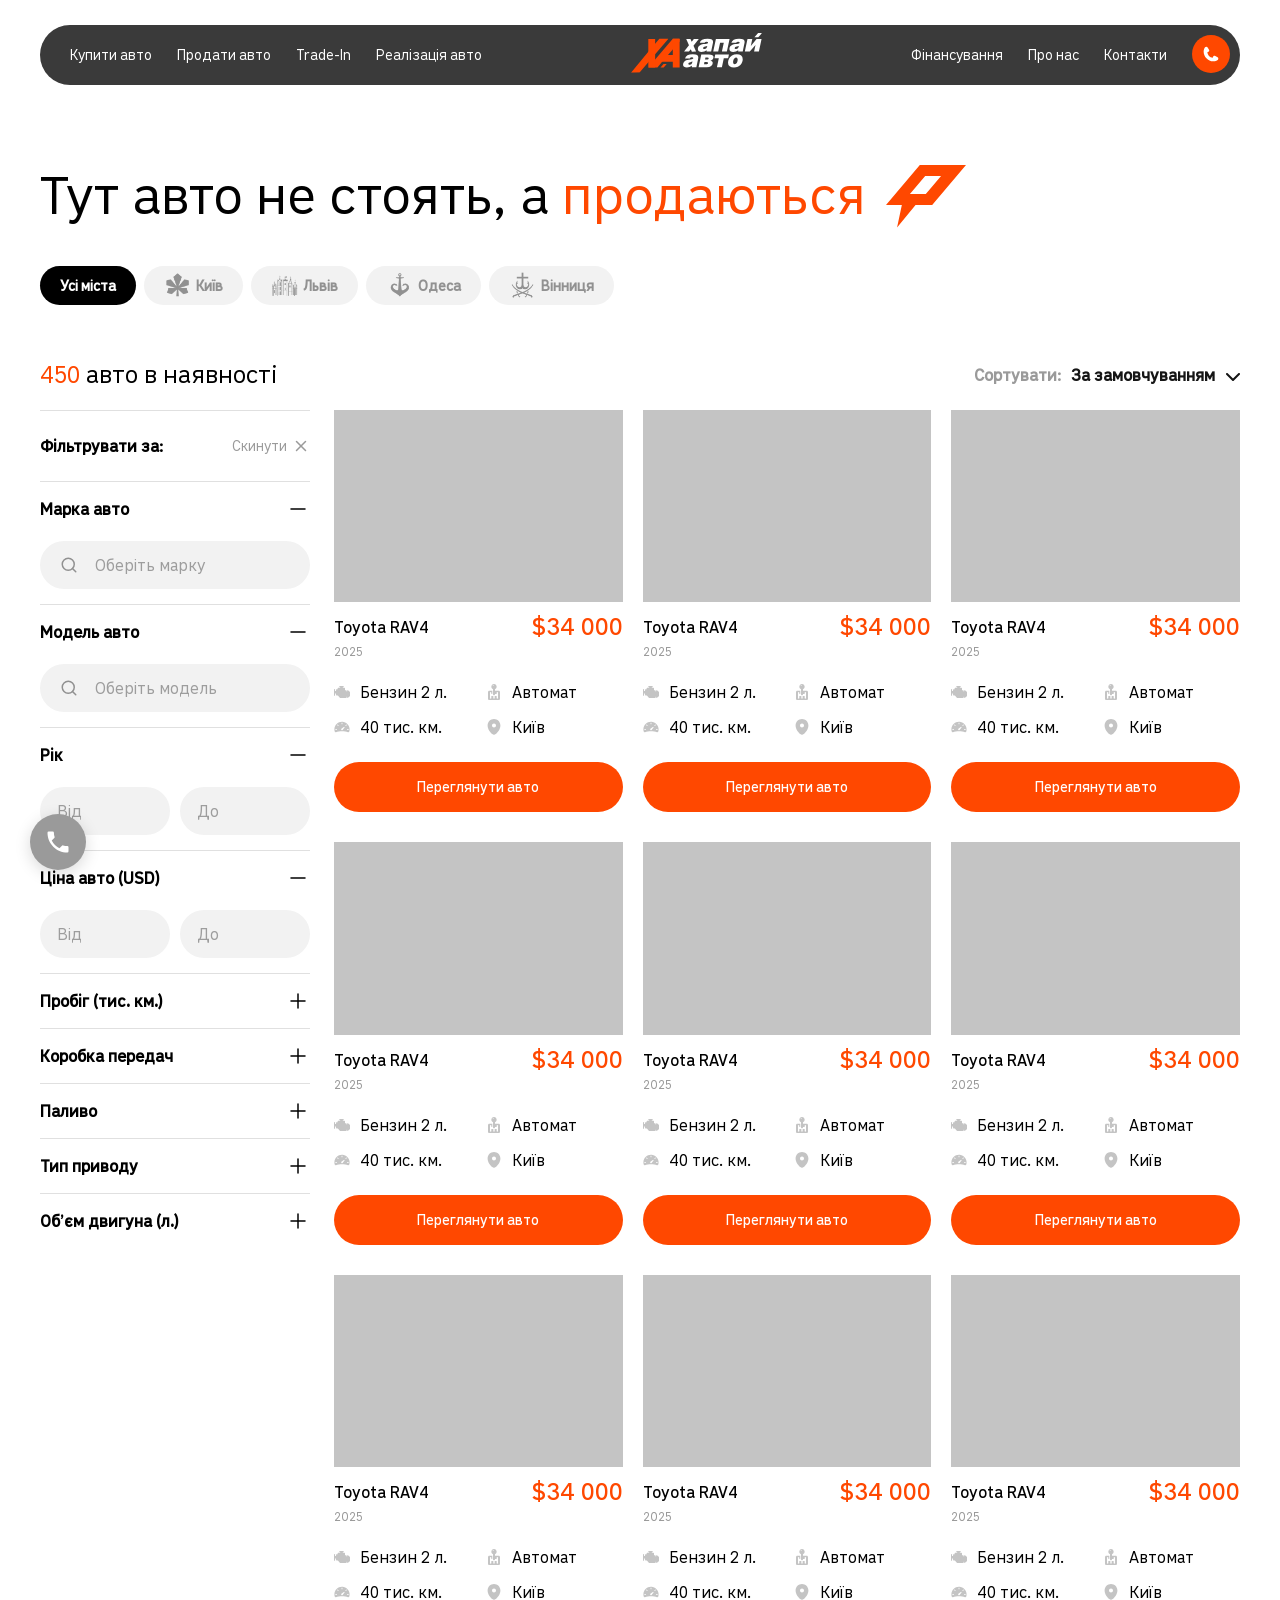
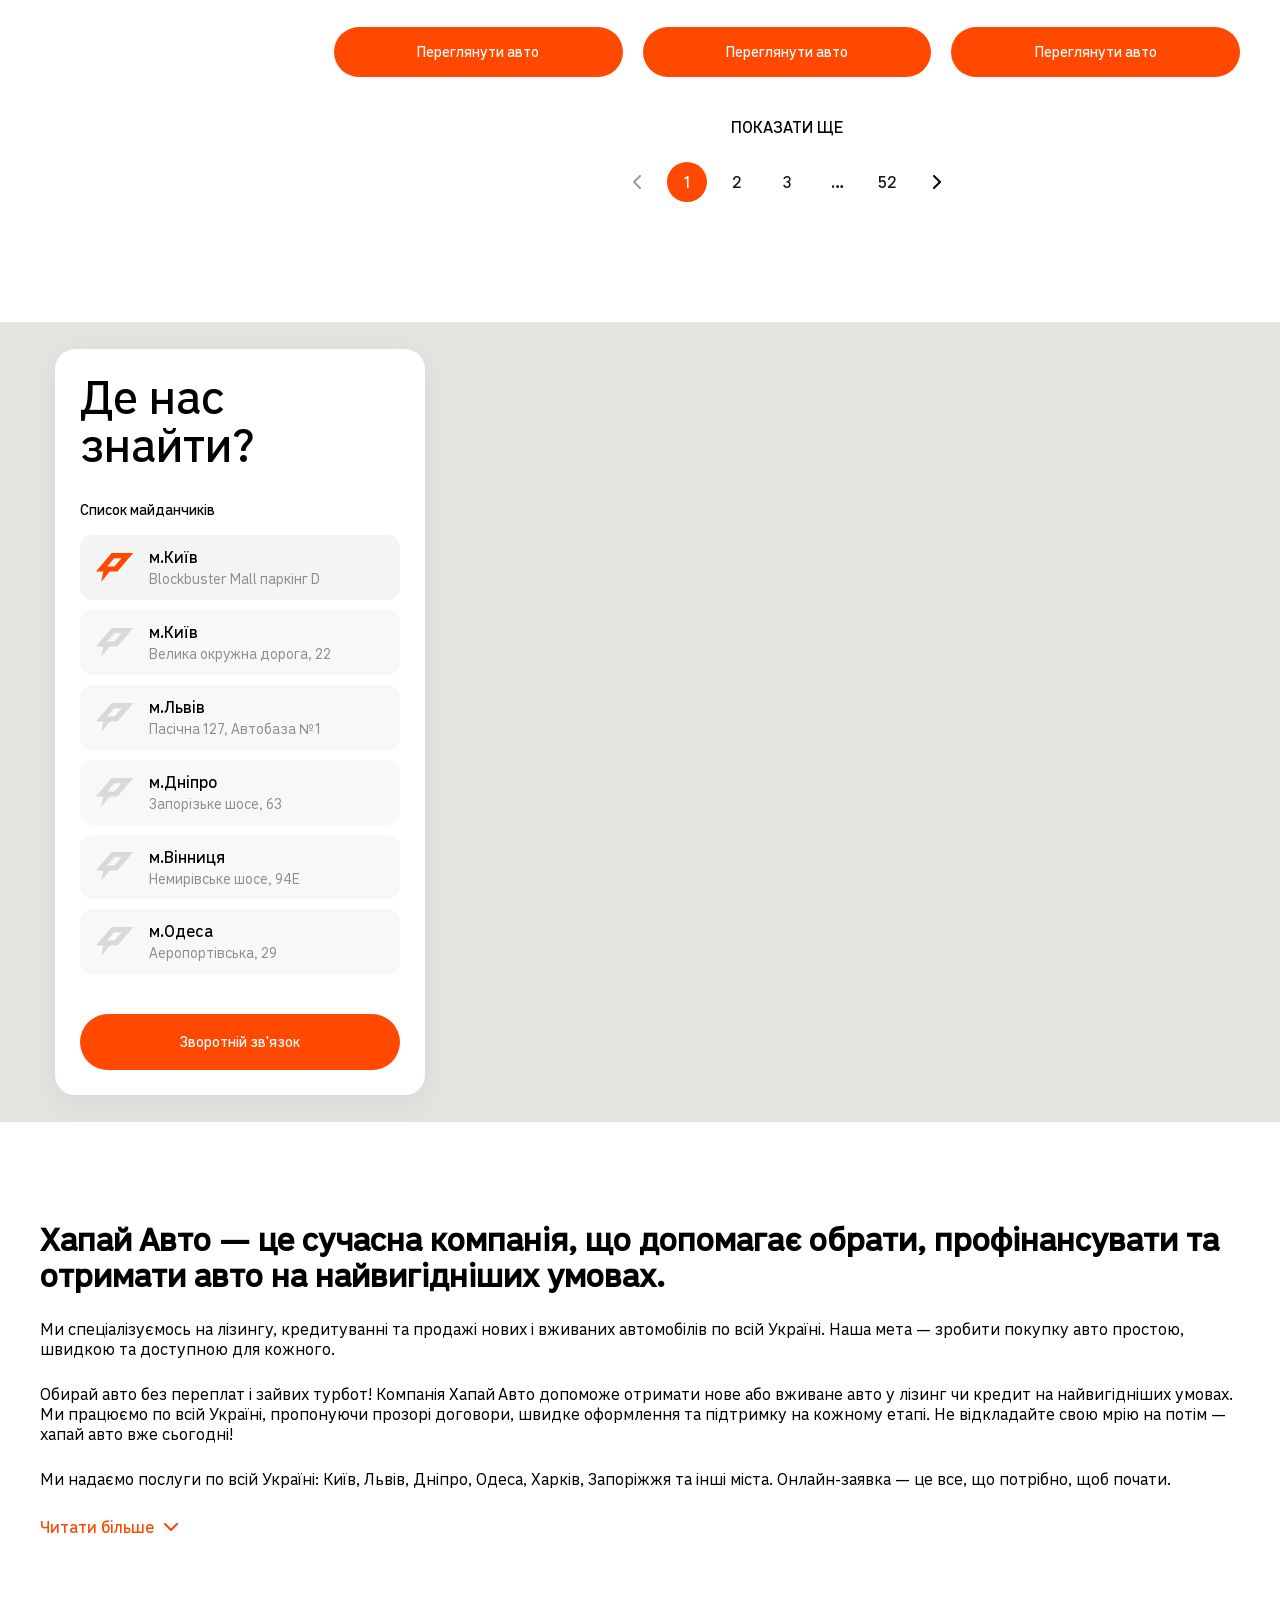
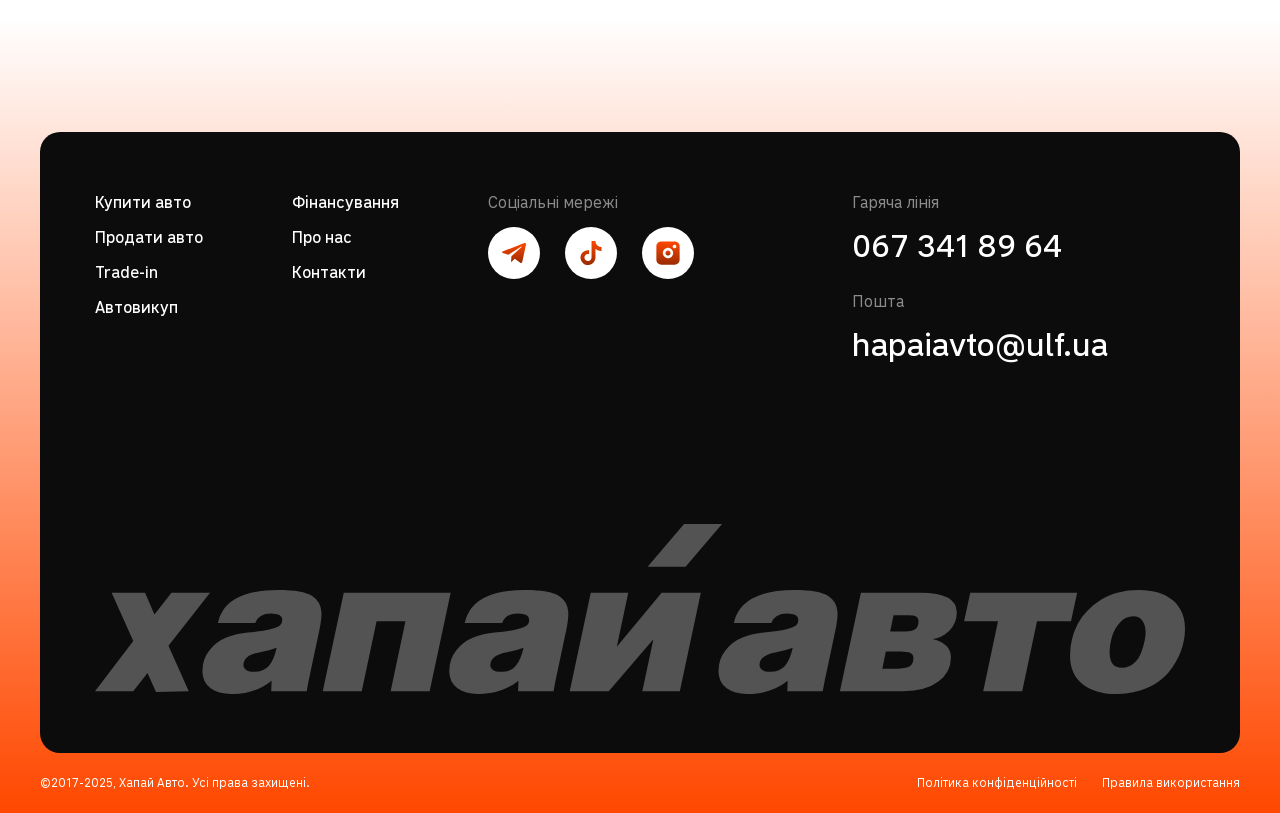
==== commit 092f28c5: "Add files via upload" ====
--- a/index.html
+++ b/index.html
@@ -57,7 +57,7 @@
                                 </clipPath>
                             </defs>
                         </svg>
-                    </a>
+                        </a>
                 </nav>
                 <div class="header-mob-block">
                     <button class="callback-btn">
@@ -86,27 +86,22 @@
                         <span>Усі міста</span>
                     </li>
                     <li>
-                        <img src="[data-uri]"
+                        <img src="[data-uri]"
                             alt="HapaiAuto">
                         <span>Київ</span>
                     </li>
                     <li>
-                        <img src="[data-uri]"
+                        <img src="[data-uri]"
                             alt="HapaiAuto">
                         <span>Львів</span>
                     </li>
                     <li>
-                        <img src="[data-uri]"
+                        <img src="[data-uri]"
                             alt="HapaiAuto">
                         <span>Одеса</span>
                     </li>
                     <li>
-                        <img src="[data-uri]"
-                            alt="HapaiAuto">
-                        <span>Дніпро</span>
-                    </li>
-                    <li>
-                        <img src="[data-uri]"
+                        <img src="[data-uri]"
                             alt="HapaiAuto">
                         <span>Вінниця</span>
                     </li>
@@ -134,8 +129,8 @@
                                 <span>Сортувати:</span>
                                 <select>
                                     <option value="1">За замовчуванням</option>
-                                    <option value="2">За рейтингом</option>
-                                    <option value="3">Новинки</option>
+                                    <option value="2">За замовчуванням</option>
+                                    <option value="3">Нові надходження</option>
                                     <option value="4">Від дешевих до дорогих</option>
                                     <option value="5">Від дорогих до дешевих</option>
                                 </select>
@@ -360,7 +355,7 @@
                                     </div>
                                 </div>
                             </div>
-                            <div class="hapaiavto-shop-filter-item hapaiavto-shop-filter-item-opened">
+                            <div class="hapaiavto-shop-filter-item hapaiavto-shop-filter-item-closed">
                                 <div class="hapaiavto-shop-filter-item-title">
                                     <p>Пробіг (тис. км.)</p>
                                     <i>
@@ -379,7 +374,7 @@
                                     </div>
                                 </div>
                             </div>
-                            <div class="hapaiavto-shop-filter-item hapaiavto-shop-filter-item-opened">
+                            <div class="hapaiavto-shop-filter-item hapaiavto-shop-filter-item-closed">
                                 <div class="hapaiavto-shop-filter-item-title">
                                     <p>Коробка передач</p>
                                     <i>
@@ -404,7 +399,7 @@
                                     </div>
                                 </div>
                             </div>
-                            <div class="hapaiavto-shop-filter-item hapaiavto-shop-filter-item-opened">
+                            <div class="hapaiavto-shop-filter-item hapaiavto-shop-filter-item-closed">
                                 <div class="hapaiavto-shop-filter-item-title">
                                     <p>Паливо</p>
                                     <i>
@@ -420,15 +415,23 @@
                                     <div class="hapaiavto-shop-filter-item-checkboxes">
                                         <label>
                                             <input type="checkbox">
-                                            <span>А 95</span>
+                                            <span>Бензин</span>
                                         </label>
                                         <label>
                                             <input type="checkbox">
-                                            <span>ДП</span>
+                                            <span>Дизель</span>
+                                        </label>
+                                        <label>
+                                            <input type="checkbox">
+                                            <span>Гібрид</span>
                                         </label>
                                         <label>
                                             <input type="checkbox">
                                             <span>Газ</span>
+                                        </label>
+                                        <label>
+                                            <input type="checkbox">
+                                            <span>Електро</span>
                                         </label>
                                     </div>
                                 </div>
@@ -475,19 +478,9 @@
                                     </i>
                                 </div>
                                 <div class="hapaiavto-shop-filter-item-content">
-                                    <div class="hapaiavto-shop-filter-item-checkboxes">
-                                        <label>
-                                            <input type="checkbox">
-                                            <span>0,9</span>
-                                        </label>
-                                        <label>
-                                            <input type="checkbox">
-                                            <span>1,1</span>
-                                        </label>
-                                        <label>
-                                            <input type="checkbox">
-                                            <span>2.0</span>
-                                        </label>
+                                    <div class="hapaiavto-shop-filter-item-couple-input">
+                                        <input type="number" placeholder="Від">
+                                        <input type="number" placeholder="До">
                                     </div>
                                 </div>
                             </div>
@@ -523,22 +516,22 @@
                                 </div>
                                 <ul class="hapaiavto-shop-showcase-list-item-tags">
                                     <li>
-                                        <img src="[data-uri]"
+                                        <img src="data:image/svg+xml,%3Csvg width='16' height='16' viewBox='0 0 16 16' fill='none' xmlns='http://www.w3.org/2000/svg'%3E%3Cg clip-path='url(%23clip0_82_2398)'%3E%3Cpath d='M15.788 7.71141L13.9926 6.34832C13.8302 6.22507 13.6128 6.20416 13.4301 6.29523C13.2479 6.38549 13.1325 6.57159 13.1325 6.77529V7.60934H12.6014V6.76641C12.6014 6.47033 12.3614 6.23027 12.0655 6.23027H10.9984V4.23965C10.9984 3.94352 10.7583 3.70352 10.4624 3.70352H8.79518V3.13455H9.24398C9.54 3.13455 9.78006 2.89449 9.78006 2.59847C9.78006 2.30245 9.54 2.0625 9.24398 2.0625H5.781C5.48503 2.0625 5.24497 2.30245 5.24497 2.59847C5.24497 2.89449 5.48503 3.13455 5.781 3.13455H6.23012V3.70352H4.15786C3.86184 3.70352 3.62178 3.94352 3.62178 4.23965V5.28597H2.57492C2.27884 5.28597 2.03884 5.52597 2.03884 5.822V7.04823H1.072V5.52733C1.072 5.2313 0.831994 4.9913 0.535972 4.9913C0.239949 4.99125 0 5.2313 0 5.52727V11.134C0 11.4301 0.239949 11.67 0.536026 11.67C0.832048 11.67 1.07205 11.43 1.07205 11.134V9.61308H2.03895V10.8701C2.03895 11.1662 2.27895 11.4062 2.57503 11.4062H3.923L5.81415 13.7352C5.91595 13.8605 6.06884 13.9332 6.23023 13.9332H12.0656C12.3616 13.9332 12.6015 13.6931 12.6015 13.3972V12.6889H13.1326V13.3972C13.1326 13.6066 13.2545 13.7966 13.4446 13.8842C13.5163 13.9171 13.5928 13.9332 13.6686 13.9332C13.7942 13.9332 13.9183 13.889 14.0176 13.8041L15.813 12.2652C15.9318 12.1633 16.0001 12.0147 16.0001 11.8582V8.13822C16 7.97081 15.9215 7.81272 15.788 7.71141Z' fill='%23C4C4C4'/%3E%3C/g%3E%3Cdefs%3E%3CclipPath id='clip0_82_2398'%3E%3Crect width='16' height='16' fill='white'/%3E%3C/clipPath%3E%3C/defs%3E%3C/svg%3E"
                                             alt="HapaiAuto">
                                         <span>Бензин 2 л.</span>
                                     </li>
                                     <li>
-                                        <img src="[data-uri]"
+                                        <img src="data:image/svg+xml,%3Csvg width='16' height='16' viewBox='0 0 16 16' fill='none' xmlns='http://www.w3.org/2000/svg'%3E%3Cpath d='M12.6667 6.66666H9V5.135C9.97553 4.73831 10.6667 3.78328 10.6667 2.66666C10.6667 1.19597 9.47038 0 8 0C6.52962 0 5.33334 1.19597 5.33334 2.66666C5.33334 3.78328 6.02447 4.73831 7 5.135V10.3333C7 10.8847 7.44856 11.3333 8 11.3333C8.55144 11.3333 9 10.8847 9 10.3333V10H10.3333C10.5176 10 10.6667 9.85091 10.6667 9.66666V8.66666C10.6667 8.29881 10.9658 8 11.3333 8C11.7008 8 12 8.29884 12 8.66666V14C12 14.3678 11.7008 14.6667 11.3333 14.6667C10.9658 14.6667 10.6667 14.3678 10.6667 14V12.3333C10.6667 12.1491 10.5176 12 10.3333 12H9C8.81575 12 8.66666 12.1491 8.66666 12.3333V14C8.66666 14.3678 8.3675 14.6667 8 14.6667C7.6325 14.6667 7.33334 14.3678 7.33334 14V12.3333C7.33334 12.1491 7.18425 12 7 12H5.66666C5.48241 12 5.33331 12.1491 5.33331 12.3333V14C5.33331 14.3678 5.03416 14.6667 4.66666 14.6667C4.29916 14.6667 4 14.3678 4 14V8.66666C4 8.29881 4.29916 8 4.66666 8C5.03416 8 5.33331 8.29884 5.33331 8.66666V9.66666C5.33331 9.85091 5.48241 10 5.66666 10H6C6.18425 10 6.33334 9.85091 6.33334 9.66666V7C6.33334 6.81575 6.18425 6.66666 6 6.66666H3.33334C2.59797 6.66666 2 7.26497 2 8V14.6667C2 15.4017 2.59797 16 3.33334 16H12.6667C13.402 16 14 15.4017 14 14.6667V8C14 7.26497 13.402 6.66666 12.6667 6.66666ZM7.16666 2C6.89094 2 6.66666 1.77538 6.66666 1.5C6.66666 1.22462 6.89094 1 7.16666 1C7.44237 1 7.66666 1.22462 7.66666 1.5C7.66666 1.77538 7.44237 2 7.16666 2Z' fill='%23C4C4C4'/%3E%3C/svg%3E"
                                             alt="HapaiAuto">
                                         <span>Автомат</span>
                                     </li>
                                     <li>
-                                        <img src="[data-uri]"
+                                        <img src="data:image/svg+xml,%3Csvg width='16' height='16' viewBox='0 0 16 16' fill='none' xmlns='http://www.w3.org/2000/svg'%3E%3Cpath d='M15.5677 9.67724C15.234 5.98004 12.2042 3.03163 8.50094 2.79357C4.07529 2.50869 0.398438 6.01259 0.398438 10.3772C0.398438 11.1179 0.50425 11.8321 0.701618 12.5076C0.862361 13.0631 1.45855 13.3561 2.00185 13.1649C3.62967 12.589 5.71939 12.2431 7.99834 12.2431C10.2773 12.2431 12.367 12.589 13.9949 13.1649C14.5341 13.3561 15.1303 13.0692 15.291 12.5178C15.5535 11.6286 15.6552 10.6702 15.5677 9.67724ZM7.59953 3.71126H8.39717V5.35739H7.59953V3.71126ZM2.97854 10.776H1.3324V9.97838H2.97854V10.776ZM4.16686 7.10934L3.00296 5.94544L3.56659 5.38182L4.73048 6.54571L4.16686 7.10934ZM8.60472 10.9836C8.27101 11.3173 7.72569 11.3173 7.39198 10.9836C7.05828 10.6499 7.05828 10.1045 7.39198 9.77083L10.2366 7.69129L10.6843 8.13894L8.60472 10.9836ZM11.8298 7.10934L11.2662 6.54571L12.4301 5.38182L12.9937 5.94544L11.8298 7.10934ZM14.6643 10.776H13.0182V9.97838H14.6643V10.776Z' fill='%23C4C4C4'/%3E%3C/svg%3E"
                                             alt="HapaiAuto">
                                         <span>40 тис. км.</span>
                                     </li>
                                     <li>
-                                        <img src="[data-uri]"
+                                        <img src="data:image/svg+xml,%3Csvg width='16' height='16' viewBox='0 0 16 16' fill='none' xmlns='http://www.w3.org/2000/svg'%3E%3Cpath d='M8.00156 0C4.46694 0 1.60156 2.86538 1.60156 6.4C1.60156 10.1402 4.59069 14.0388 7.23994 15.6095C7.71076 15.8886 8.29237 15.8886 8.76319 15.6095C11.4124 14.0388 14.4016 10.1402 14.4016 6.4C14.4016 2.86538 11.5362 0 8.00156 0ZM8.00156 8.4C6.89703 8.4 6.00156 7.50453 6.00156 6.4C6.00156 5.29547 6.89703 4.4 8.00156 4.4C9.10609 4.4 10.0016 5.29547 10.0016 6.4C10.0016 7.50453 9.10609 8.4 8.00156 8.4Z' fill='%23C4C4C4'/%3E%3C/svg%3E"
                                             alt="HapaiAuto">
                                         <span>Київ</span>
                                     </li>
@@ -563,22 +556,22 @@
                                 </div>
                                 <ul class="hapaiavto-shop-showcase-list-item-tags">
                                     <li>
-                                        <img src="[data-uri]"
+                                        <img src="data:image/svg+xml,%3Csvg width='16' height='16' viewBox='0 0 16 16' fill='none' xmlns='http://www.w3.org/2000/svg'%3E%3Cg clip-path='url(%23clip0_82_2398)'%3E%3Cpath d='M15.788 7.71141L13.9926 6.34832C13.8302 6.22507 13.6128 6.20416 13.4301 6.29523C13.2479 6.38549 13.1325 6.57159 13.1325 6.77529V7.60934H12.6014V6.76641C12.6014 6.47033 12.3614 6.23027 12.0655 6.23027H10.9984V4.23965C10.9984 3.94352 10.7583 3.70352 10.4624 3.70352H8.79518V3.13455H9.24398C9.54 3.13455 9.78006 2.89449 9.78006 2.59847C9.78006 2.30245 9.54 2.0625 9.24398 2.0625H5.781C5.48503 2.0625 5.24497 2.30245 5.24497 2.59847C5.24497 2.89449 5.48503 3.13455 5.781 3.13455H6.23012V3.70352H4.15786C3.86184 3.70352 3.62178 3.94352 3.62178 4.23965V5.28597H2.57492C2.27884 5.28597 2.03884 5.52597 2.03884 5.822V7.04823H1.072V5.52733C1.072 5.2313 0.831994 4.9913 0.535972 4.9913C0.239949 4.99125 0 5.2313 0 5.52727V11.134C0 11.4301 0.239949 11.67 0.536026 11.67C0.832048 11.67 1.07205 11.43 1.07205 11.134V9.61308H2.03895V10.8701C2.03895 11.1662 2.27895 11.4062 2.57503 11.4062H3.923L5.81415 13.7352C5.91595 13.8605 6.06884 13.9332 6.23023 13.9332H12.0656C12.3616 13.9332 12.6015 13.6931 12.6015 13.3972V12.6889H13.1326V13.3972C13.1326 13.6066 13.2545 13.7966 13.4446 13.8842C13.5163 13.9171 13.5928 13.9332 13.6686 13.9332C13.7942 13.9332 13.9183 13.889 14.0176 13.8041L15.813 12.2652C15.9318 12.1633 16.0001 12.0147 16.0001 11.8582V8.13822C16 7.97081 15.9215 7.81272 15.788 7.71141Z' fill='%23C4C4C4'/%3E%3C/g%3E%3Cdefs%3E%3CclipPath id='clip0_82_2398'%3E%3Crect width='16' height='16' fill='white'/%3E%3C/clipPath%3E%3C/defs%3E%3C/svg%3E"
                                             alt="HapaiAuto">
                                         <span>Бензин 2 л.</span>
                                     </li>
                                     <li>
-                                        <img src="[data-uri]"
+                                        <img src="data:image/svg+xml,%3Csvg width='16' height='16' viewBox='0 0 16 16' fill='none' xmlns='http://www.w3.org/2000/svg'%3E%3Cpath d='M12.6667 6.66666H9V5.135C9.97553 4.73831 10.6667 3.78328 10.6667 2.66666C10.6667 1.19597 9.47038 0 8 0C6.52962 0 5.33334 1.19597 5.33334 2.66666C5.33334 3.78328 6.02447 4.73831 7 5.135V10.3333C7 10.8847 7.44856 11.3333 8 11.3333C8.55144 11.3333 9 10.8847 9 10.3333V10H10.3333C10.5176 10 10.6667 9.85091 10.6667 9.66666V8.66666C10.6667 8.29881 10.9658 8 11.3333 8C11.7008 8 12 8.29884 12 8.66666V14C12 14.3678 11.7008 14.6667 11.3333 14.6667C10.9658 14.6667 10.6667 14.3678 10.6667 14V12.3333C10.6667 12.1491 10.5176 12 10.3333 12H9C8.81575 12 8.66666 12.1491 8.66666 12.3333V14C8.66666 14.3678 8.3675 14.6667 8 14.6667C7.6325 14.6667 7.33334 14.3678 7.33334 14V12.3333C7.33334 12.1491 7.18425 12 7 12H5.66666C5.48241 12 5.33331 12.1491 5.33331 12.3333V14C5.33331 14.3678 5.03416 14.6667 4.66666 14.6667C4.29916 14.6667 4 14.3678 4 14V8.66666C4 8.29881 4.29916 8 4.66666 8C5.03416 8 5.33331 8.29884 5.33331 8.66666V9.66666C5.33331 9.85091 5.48241 10 5.66666 10H6C6.18425 10 6.33334 9.85091 6.33334 9.66666V7C6.33334 6.81575 6.18425 6.66666 6 6.66666H3.33334C2.59797 6.66666 2 7.26497 2 8V14.6667C2 15.4017 2.59797 16 3.33334 16H12.6667C13.402 16 14 15.4017 14 14.6667V8C14 7.26497 13.402 6.66666 12.6667 6.66666ZM7.16666 2C6.89094 2 6.66666 1.77538 6.66666 1.5C6.66666 1.22462 6.89094 1 7.16666 1C7.44237 1 7.66666 1.22462 7.66666 1.5C7.66666 1.77538 7.44237 2 7.16666 2Z' fill='%23C4C4C4'/%3E%3C/svg%3E"
                                             alt="HapaiAuto">
                                         <span>Автомат</span>
                                     </li>
                                     <li>
-                                        <img src="[data-uri]"
+                                        <img src="data:image/svg+xml,%3Csvg width='16' height='16' viewBox='0 0 16 16' fill='none' xmlns='http://www.w3.org/2000/svg'%3E%3Cpath d='M15.5677 9.67724C15.234 5.98004 12.2042 3.03163 8.50094 2.79357C4.07529 2.50869 0.398438 6.01259 0.398438 10.3772C0.398438 11.1179 0.50425 11.8321 0.701618 12.5076C0.862361 13.0631 1.45855 13.3561 2.00185 13.1649C3.62967 12.589 5.71939 12.2431 7.99834 12.2431C10.2773 12.2431 12.367 12.589 13.9949 13.1649C14.5341 13.3561 15.1303 13.0692 15.291 12.5178C15.5535 11.6286 15.6552 10.6702 15.5677 9.67724ZM7.59953 3.71126H8.39717V5.35739H7.59953V3.71126ZM2.97854 10.776H1.3324V9.97838H2.97854V10.776ZM4.16686 7.10934L3.00296 5.94544L3.56659 5.38182L4.73048 6.54571L4.16686 7.10934ZM8.60472 10.9836C8.27101 11.3173 7.72569 11.3173 7.39198 10.9836C7.05828 10.6499 7.05828 10.1045 7.39198 9.77083L10.2366 7.69129L10.6843 8.13894L8.60472 10.9836ZM11.8298 7.10934L11.2662 6.54571L12.4301 5.38182L12.9937 5.94544L11.8298 7.10934ZM14.6643 10.776H13.0182V9.97838H14.6643V10.776Z' fill='%23C4C4C4'/%3E%3C/svg%3E"
                                             alt="HapaiAuto">
                                         <span>40 тис. км.</span>
                                     </li>
                                     <li>
-                                        <img src="[data-uri]"
+                                        <img src="data:image/svg+xml,%3Csvg width='16' height='16' viewBox='0 0 16 16' fill='none' xmlns='http://www.w3.org/2000/svg'%3E%3Cpath d='M8.00156 0C4.46694 0 1.60156 2.86538 1.60156 6.4C1.60156 10.1402 4.59069 14.0388 7.23994 15.6095C7.71076 15.8886 8.29237 15.8886 8.76319 15.6095C11.4124 14.0388 14.4016 10.1402 14.4016 6.4C14.4016 2.86538 11.5362 0 8.00156 0ZM8.00156 8.4C6.89703 8.4 6.00156 7.50453 6.00156 6.4C6.00156 5.29547 6.89703 4.4 8.00156 4.4C9.10609 4.4 10.0016 5.29547 10.0016 6.4C10.0016 7.50453 9.10609 8.4 8.00156 8.4Z' fill='%23C4C4C4'/%3E%3C/svg%3E"
                                             alt="HapaiAuto">
                                         <span>Київ</span>
                                     </li>
@@ -603,22 +596,22 @@
                                 </div>
                                 <ul class="hapaiavto-shop-showcase-list-item-tags">
                                     <li>
-                                        <img src="[data-uri]"
+                                        <img src="data:image/svg+xml,%3Csvg width='16' height='16' viewBox='0 0 16 16' fill='none' xmlns='http://www.w3.org/2000/svg'%3E%3Cg clip-path='url(%23clip0_82_2398)'%3E%3Cpath d='M15.788 7.71141L13.9926 6.34832C13.8302 6.22507 13.6128 6.20416 13.4301 6.29523C13.2479 6.38549 13.1325 6.57159 13.1325 6.77529V7.60934H12.6014V6.76641C12.6014 6.47033 12.3614 6.23027 12.0655 6.23027H10.9984V4.23965C10.9984 3.94352 10.7583 3.70352 10.4624 3.70352H8.79518V3.13455H9.24398C9.54 3.13455 9.78006 2.89449 9.78006 2.59847C9.78006 2.30245 9.54 2.0625 9.24398 2.0625H5.781C5.48503 2.0625 5.24497 2.30245 5.24497 2.59847C5.24497 2.89449 5.48503 3.13455 5.781 3.13455H6.23012V3.70352H4.15786C3.86184 3.70352 3.62178 3.94352 3.62178 4.23965V5.28597H2.57492C2.27884 5.28597 2.03884 5.52597 2.03884 5.822V7.04823H1.072V5.52733C1.072 5.2313 0.831994 4.9913 0.535972 4.9913C0.239949 4.99125 0 5.2313 0 5.52727V11.134C0 11.4301 0.239949 11.67 0.536026 11.67C0.832048 11.67 1.07205 11.43 1.07205 11.134V9.61308H2.03895V10.8701C2.03895 11.1662 2.27895 11.4062 2.57503 11.4062H3.923L5.81415 13.7352C5.91595 13.8605 6.06884 13.9332 6.23023 13.9332H12.0656C12.3616 13.9332 12.6015 13.6931 12.6015 13.3972V12.6889H13.1326V13.3972C13.1326 13.6066 13.2545 13.7966 13.4446 13.8842C13.5163 13.9171 13.5928 13.9332 13.6686 13.9332C13.7942 13.9332 13.9183 13.889 14.0176 13.8041L15.813 12.2652C15.9318 12.1633 16.0001 12.0147 16.0001 11.8582V8.13822C16 7.97081 15.9215 7.81272 15.788 7.71141Z' fill='%23C4C4C4'/%3E%3C/g%3E%3Cdefs%3E%3CclipPath id='clip0_82_2398'%3E%3Crect width='16' height='16' fill='white'/%3E%3C/clipPath%3E%3C/defs%3E%3C/svg%3E"
                                             alt="HapaiAuto">
                                         <span>Бензин 2 л.</span>
                                     </li>
                                     <li>
-                                        <img src="[data-uri]"
+                                        <img src="data:image/svg+xml,%3Csvg width='16' height='16' viewBox='0 0 16 16' fill='none' xmlns='http://www.w3.org/2000/svg'%3E%3Cpath d='M12.6667 6.66666H9V5.135C9.97553 4.73831 10.6667 3.78328 10.6667 2.66666C10.6667 1.19597 9.47038 0 8 0C6.52962 0 5.33334 1.19597 5.33334 2.66666C5.33334 3.78328 6.02447 4.73831 7 5.135V10.3333C7 10.8847 7.44856 11.3333 8 11.3333C8.55144 11.3333 9 10.8847 9 10.3333V10H10.3333C10.5176 10 10.6667 9.85091 10.6667 9.66666V8.66666C10.6667 8.29881 10.9658 8 11.3333 8C11.7008 8 12 8.29884 12 8.66666V14C12 14.3678 11.7008 14.6667 11.3333 14.6667C10.9658 14.6667 10.6667 14.3678 10.6667 14V12.3333C10.6667 12.1491 10.5176 12 10.3333 12H9C8.81575 12 8.66666 12.1491 8.66666 12.3333V14C8.66666 14.3678 8.3675 14.6667 8 14.6667C7.6325 14.6667 7.33334 14.3678 7.33334 14V12.3333C7.33334 12.1491 7.18425 12 7 12H5.66666C5.48241 12 5.33331 12.1491 5.33331 12.3333V14C5.33331 14.3678 5.03416 14.6667 4.66666 14.6667C4.29916 14.6667 4 14.3678 4 14V8.66666C4 8.29881 4.29916 8 4.66666 8C5.03416 8 5.33331 8.29884 5.33331 8.66666V9.66666C5.33331 9.85091 5.48241 10 5.66666 10H6C6.18425 10 6.33334 9.85091 6.33334 9.66666V7C6.33334 6.81575 6.18425 6.66666 6 6.66666H3.33334C2.59797 6.66666 2 7.26497 2 8V14.6667C2 15.4017 2.59797 16 3.33334 16H12.6667C13.402 16 14 15.4017 14 14.6667V8C14 7.26497 13.402 6.66666 12.6667 6.66666ZM7.16666 2C6.89094 2 6.66666 1.77538 6.66666 1.5C6.66666 1.22462 6.89094 1 7.16666 1C7.44237 1 7.66666 1.22462 7.66666 1.5C7.66666 1.77538 7.44237 2 7.16666 2Z' fill='%23C4C4C4'/%3E%3C/svg%3E"
                                             alt="HapaiAuto">
                                         <span>Автомат</span>
                                     </li>
                                     <li>
-                                        <img src="[data-uri]"
+                                        <img src="data:image/svg+xml,%3Csvg width='16' height='16' viewBox='0 0 16 16' fill='none' xmlns='http://www.w3.org/2000/svg'%3E%3Cpath d='M15.5677 9.67724C15.234 5.98004 12.2042 3.03163 8.50094 2.79357C4.07529 2.50869 0.398438 6.01259 0.398438 10.3772C0.398438 11.1179 0.50425 11.8321 0.701618 12.5076C0.862361 13.0631 1.45855 13.3561 2.00185 13.1649C3.62967 12.589 5.71939 12.2431 7.99834 12.2431C10.2773 12.2431 12.367 12.589 13.9949 13.1649C14.5341 13.3561 15.1303 13.0692 15.291 12.5178C15.5535 11.6286 15.6552 10.6702 15.5677 9.67724ZM7.59953 3.71126H8.39717V5.35739H7.59953V3.71126ZM2.97854 10.776H1.3324V9.97838H2.97854V10.776ZM4.16686 7.10934L3.00296 5.94544L3.56659 5.38182L4.73048 6.54571L4.16686 7.10934ZM8.60472 10.9836C8.27101 11.3173 7.72569 11.3173 7.39198 10.9836C7.05828 10.6499 7.05828 10.1045 7.39198 9.77083L10.2366 7.69129L10.6843 8.13894L8.60472 10.9836ZM11.8298 7.10934L11.2662 6.54571L12.4301 5.38182L12.9937 5.94544L11.8298 7.10934ZM14.6643 10.776H13.0182V9.97838H14.6643V10.776Z' fill='%23C4C4C4'/%3E%3C/svg%3E"
                                             alt="HapaiAuto">
                                         <span>40 тис. км.</span>
                                     </li>
                                     <li>
-                                        <img src="[data-uri]"
+                                        <img src="data:image/svg+xml,%3Csvg width='16' height='16' viewBox='0 0 16 16' fill='none' xmlns='http://www.w3.org/2000/svg'%3E%3Cpath d='M8.00156 0C4.46694 0 1.60156 2.86538 1.60156 6.4C1.60156 10.1402 4.59069 14.0388 7.23994 15.6095C7.71076 15.8886 8.29237 15.8886 8.76319 15.6095C11.4124 14.0388 14.4016 10.1402 14.4016 6.4C14.4016 2.86538 11.5362 0 8.00156 0ZM8.00156 8.4C6.89703 8.4 6.00156 7.50453 6.00156 6.4C6.00156 5.29547 6.89703 4.4 8.00156 4.4C9.10609 4.4 10.0016 5.29547 10.0016 6.4C10.0016 7.50453 9.10609 8.4 8.00156 8.4Z' fill='%23C4C4C4'/%3E%3C/svg%3E"
                                             alt="HapaiAuto">
                                         <span>Київ</span>
                                     </li>
@@ -643,22 +636,22 @@
                                 </div>
                                 <ul class="hapaiavto-shop-showcase-list-item-tags">
                                     <li>
-                                        <img src="[data-uri]"
+                                        <img src="data:image/svg+xml,%3Csvg width='16' height='16' viewBox='0 0 16 16' fill='none' xmlns='http://www.w3.org/2000/svg'%3E%3Cg clip-path='url(%23clip0_82_2398)'%3E%3Cpath d='M15.788 7.71141L13.9926 6.34832C13.8302 6.22507 13.6128 6.20416 13.4301 6.29523C13.2479 6.38549 13.1325 6.57159 13.1325 6.77529V7.60934H12.6014V6.76641C12.6014 6.47033 12.3614 6.23027 12.0655 6.23027H10.9984V4.23965C10.9984 3.94352 10.7583 3.70352 10.4624 3.70352H8.79518V3.13455H9.24398C9.54 3.13455 9.78006 2.89449 9.78006 2.59847C9.78006 2.30245 9.54 2.0625 9.24398 2.0625H5.781C5.48503 2.0625 5.24497 2.30245 5.24497 2.59847C5.24497 2.89449 5.48503 3.13455 5.781 3.13455H6.23012V3.70352H4.15786C3.86184 3.70352 3.62178 3.94352 3.62178 4.23965V5.28597H2.57492C2.27884 5.28597 2.03884 5.52597 2.03884 5.822V7.04823H1.072V5.52733C1.072 5.2313 0.831994 4.9913 0.535972 4.9913C0.239949 4.99125 0 5.2313 0 5.52727V11.134C0 11.4301 0.239949 11.67 0.536026 11.67C0.832048 11.67 1.07205 11.43 1.07205 11.134V9.61308H2.03895V10.8701C2.03895 11.1662 2.27895 11.4062 2.57503 11.4062H3.923L5.81415 13.7352C5.91595 13.8605 6.06884 13.9332 6.23023 13.9332H12.0656C12.3616 13.9332 12.6015 13.6931 12.6015 13.3972V12.6889H13.1326V13.3972C13.1326 13.6066 13.2545 13.7966 13.4446 13.8842C13.5163 13.9171 13.5928 13.9332 13.6686 13.9332C13.7942 13.9332 13.9183 13.889 14.0176 13.8041L15.813 12.2652C15.9318 12.1633 16.0001 12.0147 16.0001 11.8582V8.13822C16 7.97081 15.9215 7.81272 15.788 7.71141Z' fill='%23C4C4C4'/%3E%3C/g%3E%3Cdefs%3E%3CclipPath id='clip0_82_2398'%3E%3Crect width='16' height='16' fill='white'/%3E%3C/clipPath%3E%3C/defs%3E%3C/svg%3E"
                                             alt="HapaiAuto">
                                         <span>Бензин 2 л.</span>
                                     </li>
                                     <li>
-                                        <img src="[data-uri]"
+                                        <img src="data:image/svg+xml,%3Csvg width='16' height='16' viewBox='0 0 16 16' fill='none' xmlns='http://www.w3.org/2000/svg'%3E%3Cpath d='M12.6667 6.66666H9V5.135C9.97553 4.73831 10.6667 3.78328 10.6667 2.66666C10.6667 1.19597 9.47038 0 8 0C6.52962 0 5.33334 1.19597 5.33334 2.66666C5.33334 3.78328 6.02447 4.73831 7 5.135V10.3333C7 10.8847 7.44856 11.3333 8 11.3333C8.55144 11.3333 9 10.8847 9 10.3333V10H10.3333C10.5176 10 10.6667 9.85091 10.6667 9.66666V8.66666C10.6667 8.29881 10.9658 8 11.3333 8C11.7008 8 12 8.29884 12 8.66666V14C12 14.3678 11.7008 14.6667 11.3333 14.6667C10.9658 14.6667 10.6667 14.3678 10.6667 14V12.3333C10.6667 12.1491 10.5176 12 10.3333 12H9C8.81575 12 8.66666 12.1491 8.66666 12.3333V14C8.66666 14.3678 8.3675 14.6667 8 14.6667C7.6325 14.6667 7.33334 14.3678 7.33334 14V12.3333C7.33334 12.1491 7.18425 12 7 12H5.66666C5.48241 12 5.33331 12.1491 5.33331 12.3333V14C5.33331 14.3678 5.03416 14.6667 4.66666 14.6667C4.29916 14.6667 4 14.3678 4 14V8.66666C4 8.29881 4.29916 8 4.66666 8C5.03416 8 5.33331 8.29884 5.33331 8.66666V9.66666C5.33331 9.85091 5.48241 10 5.66666 10H6C6.18425 10 6.33334 9.85091 6.33334 9.66666V7C6.33334 6.81575 6.18425 6.66666 6 6.66666H3.33334C2.59797 6.66666 2 7.26497 2 8V14.6667C2 15.4017 2.59797 16 3.33334 16H12.6667C13.402 16 14 15.4017 14 14.6667V8C14 7.26497 13.402 6.66666 12.6667 6.66666ZM7.16666 2C6.89094 2 6.66666 1.77538 6.66666 1.5C6.66666 1.22462 6.89094 1 7.16666 1C7.44237 1 7.66666 1.22462 7.66666 1.5C7.66666 1.77538 7.44237 2 7.16666 2Z' fill='%23C4C4C4'/%3E%3C/svg%3E"
                                             alt="HapaiAuto">
                                         <span>Автомат</span>
                                     </li>
                                     <li>
-                                        <img src="[data-uri]"
+                                        <img src="data:image/svg+xml,%3Csvg width='16' height='16' viewBox='0 0 16 16' fill='none' xmlns='http://www.w3.org/2000/svg'%3E%3Cpath d='M15.5677 9.67724C15.234 5.98004 12.2042 3.03163 8.50094 2.79357C4.07529 2.50869 0.398438 6.01259 0.398438 10.3772C0.398438 11.1179 0.50425 11.8321 0.701618 12.5076C0.862361 13.0631 1.45855 13.3561 2.00185 13.1649C3.62967 12.589 5.71939 12.2431 7.99834 12.2431C10.2773 12.2431 12.367 12.589 13.9949 13.1649C14.5341 13.3561 15.1303 13.0692 15.291 12.5178C15.5535 11.6286 15.6552 10.6702 15.5677 9.67724ZM7.59953 3.71126H8.39717V5.35739H7.59953V3.71126ZM2.97854 10.776H1.3324V9.97838H2.97854V10.776ZM4.16686 7.10934L3.00296 5.94544L3.56659 5.38182L4.73048 6.54571L4.16686 7.10934ZM8.60472 10.9836C8.27101 11.3173 7.72569 11.3173 7.39198 10.9836C7.05828 10.6499 7.05828 10.1045 7.39198 9.77083L10.2366 7.69129L10.6843 8.13894L8.60472 10.9836ZM11.8298 7.10934L11.2662 6.54571L12.4301 5.38182L12.9937 5.94544L11.8298 7.10934ZM14.6643 10.776H13.0182V9.97838H14.6643V10.776Z' fill='%23C4C4C4'/%3E%3C/svg%3E"
                                             alt="HapaiAuto">
                                         <span>40 тис. км.</span>
                                     </li>
                                     <li>
-                                        <img src="[data-uri]"
+                                        <img src="data:image/svg+xml,%3Csvg width='16' height='16' viewBox='0 0 16 16' fill='none' xmlns='http://www.w3.org/2000/svg'%3E%3Cpath d='M8.00156 0C4.46694 0 1.60156 2.86538 1.60156 6.4C1.60156 10.1402 4.59069 14.0388 7.23994 15.6095C7.71076 15.8886 8.29237 15.8886 8.76319 15.6095C11.4124 14.0388 14.4016 10.1402 14.4016 6.4C14.4016 2.86538 11.5362 0 8.00156 0ZM8.00156 8.4C6.89703 8.4 6.00156 7.50453 6.00156 6.4C6.00156 5.29547 6.89703 4.4 8.00156 4.4C9.10609 4.4 10.0016 5.29547 10.0016 6.4C10.0016 7.50453 9.10609 8.4 8.00156 8.4Z' fill='%23C4C4C4'/%3E%3C/svg%3E"
                                             alt="HapaiAuto">
                                         <span>Київ</span>
                                     </li>
@@ -683,22 +676,22 @@
                                 </div>
                                 <ul class="hapaiavto-shop-showcase-list-item-tags">
                                     <li>
-                                        <img src="[data-uri]"
+                                        <img src="data:image/svg+xml,%3Csvg width='16' height='16' viewBox='0 0 16 16' fill='none' xmlns='http://www.w3.org/2000/svg'%3E%3Cg clip-path='url(%23clip0_82_2398)'%3E%3Cpath d='M15.788 7.71141L13.9926 6.34832C13.8302 6.22507 13.6128 6.20416 13.4301 6.29523C13.2479 6.38549 13.1325 6.57159 13.1325 6.77529V7.60934H12.6014V6.76641C12.6014 6.47033 12.3614 6.23027 12.0655 6.23027H10.9984V4.23965C10.9984 3.94352 10.7583 3.70352 10.4624 3.70352H8.79518V3.13455H9.24398C9.54 3.13455 9.78006 2.89449 9.78006 2.59847C9.78006 2.30245 9.54 2.0625 9.24398 2.0625H5.781C5.48503 2.0625 5.24497 2.30245 5.24497 2.59847C5.24497 2.89449 5.48503 3.13455 5.781 3.13455H6.23012V3.70352H4.15786C3.86184 3.70352 3.62178 3.94352 3.62178 4.23965V5.28597H2.57492C2.27884 5.28597 2.03884 5.52597 2.03884 5.822V7.04823H1.072V5.52733C1.072 5.2313 0.831994 4.9913 0.535972 4.9913C0.239949 4.99125 0 5.2313 0 5.52727V11.134C0 11.4301 0.239949 11.67 0.536026 11.67C0.832048 11.67 1.07205 11.43 1.07205 11.134V9.61308H2.03895V10.8701C2.03895 11.1662 2.27895 11.4062 2.57503 11.4062H3.923L5.81415 13.7352C5.91595 13.8605 6.06884 13.9332 6.23023 13.9332H12.0656C12.3616 13.9332 12.6015 13.6931 12.6015 13.3972V12.6889H13.1326V13.3972C13.1326 13.6066 13.2545 13.7966 13.4446 13.8842C13.5163 13.9171 13.5928 13.9332 13.6686 13.9332C13.7942 13.9332 13.9183 13.889 14.0176 13.8041L15.813 12.2652C15.9318 12.1633 16.0001 12.0147 16.0001 11.8582V8.13822C16 7.97081 15.9215 7.81272 15.788 7.71141Z' fill='%23C4C4C4'/%3E%3C/g%3E%3Cdefs%3E%3CclipPath id='clip0_82_2398'%3E%3Crect width='16' height='16' fill='white'/%3E%3C/clipPath%3E%3C/defs%3E%3C/svg%3E"
                                             alt="HapaiAuto">
                                         <span>Бензин 2 л.</span>
                                     </li>
                                     <li>
-                                        <img src="[data-uri]"
+                                        <img src="data:image/svg+xml,%3Csvg width='16' height='16' viewBox='0 0 16 16' fill='none' xmlns='http://www.w3.org/2000/svg'%3E%3Cpath d='M12.6667 6.66666H9V5.135C9.97553 4.73831 10.6667 3.78328 10.6667 2.66666C10.6667 1.19597 9.47038 0 8 0C6.52962 0 5.33334 1.19597 5.33334 2.66666C5.33334 3.78328 6.02447 4.73831 7 5.135V10.3333C7 10.8847 7.44856 11.3333 8 11.3333C8.55144 11.3333 9 10.8847 9 10.3333V10H10.3333C10.5176 10 10.6667 9.85091 10.6667 9.66666V8.66666C10.6667 8.29881 10.9658 8 11.3333 8C11.7008 8 12 8.29884 12 8.66666V14C12 14.3678 11.7008 14.6667 11.3333 14.6667C10.9658 14.6667 10.6667 14.3678 10.6667 14V12.3333C10.6667 12.1491 10.5176 12 10.3333 12H9C8.81575 12 8.66666 12.1491 8.66666 12.3333V14C8.66666 14.3678 8.3675 14.6667 8 14.6667C7.6325 14.6667 7.33334 14.3678 7.33334 14V12.3333C7.33334 12.1491 7.18425 12 7 12H5.66666C5.48241 12 5.33331 12.1491 5.33331 12.3333V14C5.33331 14.3678 5.03416 14.6667 4.66666 14.6667C4.29916 14.6667 4 14.3678 4 14V8.66666C4 8.29881 4.29916 8 4.66666 8C5.03416 8 5.33331 8.29884 5.33331 8.66666V9.66666C5.33331 9.85091 5.48241 10 5.66666 10H6C6.18425 10 6.33334 9.85091 6.33334 9.66666V7C6.33334 6.81575 6.18425 6.66666 6 6.66666H3.33334C2.59797 6.66666 2 7.26497 2 8V14.6667C2 15.4017 2.59797 16 3.33334 16H12.6667C13.402 16 14 15.4017 14 14.6667V8C14 7.26497 13.402 6.66666 12.6667 6.66666ZM7.16666 2C6.89094 2 6.66666 1.77538 6.66666 1.5C6.66666 1.22462 6.89094 1 7.16666 1C7.44237 1 7.66666 1.22462 7.66666 1.5C7.66666 1.77538 7.44237 2 7.16666 2Z' fill='%23C4C4C4'/%3E%3C/svg%3E"
                                             alt="HapaiAuto">
                                         <span>Автомат</span>
                                     </li>
                                     <li>
-                                        <img src="[data-uri]"
+                                        <img src="data:image/svg+xml,%3Csvg width='16' height='16' viewBox='0 0 16 16' fill='none' xmlns='http://www.w3.org/2000/svg'%3E%3Cpath d='M15.5677 9.67724C15.234 5.98004 12.2042 3.03163 8.50094 2.79357C4.07529 2.50869 0.398438 6.01259 0.398438 10.3772C0.398438 11.1179 0.50425 11.8321 0.701618 12.5076C0.862361 13.0631 1.45855 13.3561 2.00185 13.1649C3.62967 12.589 5.71939 12.2431 7.99834 12.2431C10.2773 12.2431 12.367 12.589 13.9949 13.1649C14.5341 13.3561 15.1303 13.0692 15.291 12.5178C15.5535 11.6286 15.6552 10.6702 15.5677 9.67724ZM7.59953 3.71126H8.39717V5.35739H7.59953V3.71126ZM2.97854 10.776H1.3324V9.97838H2.97854V10.776ZM4.16686 7.10934L3.00296 5.94544L3.56659 5.38182L4.73048 6.54571L4.16686 7.10934ZM8.60472 10.9836C8.27101 11.3173 7.72569 11.3173 7.39198 10.9836C7.05828 10.6499 7.05828 10.1045 7.39198 9.77083L10.2366 7.69129L10.6843 8.13894L8.60472 10.9836ZM11.8298 7.10934L11.2662 6.54571L12.4301 5.38182L12.9937 5.94544L11.8298 7.10934ZM14.6643 10.776H13.0182V9.97838H14.6643V10.776Z' fill='%23C4C4C4'/%3E%3C/svg%3E"
                                             alt="HapaiAuto">
                                         <span>40 тис. км.</span>
                                     </li>
                                     <li>
-                                        <img src="[data-uri]"
+                                        <img src="data:image/svg+xml,%3Csvg width='16' height='16' viewBox='0 0 16 16' fill='none' xmlns='http://www.w3.org/2000/svg'%3E%3Cpath d='M8.00156 0C4.46694 0 1.60156 2.86538 1.60156 6.4C1.60156 10.1402 4.59069 14.0388 7.23994 15.6095C7.71076 15.8886 8.29237 15.8886 8.76319 15.6095C11.4124 14.0388 14.4016 10.1402 14.4016 6.4C14.4016 2.86538 11.5362 0 8.00156 0ZM8.00156 8.4C6.89703 8.4 6.00156 7.50453 6.00156 6.4C6.00156 5.29547 6.89703 4.4 8.00156 4.4C9.10609 4.4 10.0016 5.29547 10.0016 6.4C10.0016 7.50453 9.10609 8.4 8.00156 8.4Z' fill='%23C4C4C4'/%3E%3C/svg%3E"
                                             alt="HapaiAuto">
                                         <span>Київ</span>
                                     </li>
@@ -723,22 +716,22 @@
                                 </div>
                                 <ul class="hapaiavto-shop-showcase-list-item-tags">
                                     <li>
-                                        <img src="[data-uri]"
+                                        <img src="data:image/svg+xml,%3Csvg width='16' height='16' viewBox='0 0 16 16' fill='none' xmlns='http://www.w3.org/2000/svg'%3E%3Cg clip-path='url(%23clip0_82_2398)'%3E%3Cpath d='M15.788 7.71141L13.9926 6.34832C13.8302 6.22507 13.6128 6.20416 13.4301 6.29523C13.2479 6.38549 13.1325 6.57159 13.1325 6.77529V7.60934H12.6014V6.76641C12.6014 6.47033 12.3614 6.23027 12.0655 6.23027H10.9984V4.23965C10.9984 3.94352 10.7583 3.70352 10.4624 3.70352H8.79518V3.13455H9.24398C9.54 3.13455 9.78006 2.89449 9.78006 2.59847C9.78006 2.30245 9.54 2.0625 9.24398 2.0625H5.781C5.48503 2.0625 5.24497 2.30245 5.24497 2.59847C5.24497 2.89449 5.48503 3.13455 5.781 3.13455H6.23012V3.70352H4.15786C3.86184 3.70352 3.62178 3.94352 3.62178 4.23965V5.28597H2.57492C2.27884 5.28597 2.03884 5.52597 2.03884 5.822V7.04823H1.072V5.52733C1.072 5.2313 0.831994 4.9913 0.535972 4.9913C0.239949 4.99125 0 5.2313 0 5.52727V11.134C0 11.4301 0.239949 11.67 0.536026 11.67C0.832048 11.67 1.07205 11.43 1.07205 11.134V9.61308H2.03895V10.8701C2.03895 11.1662 2.27895 11.4062 2.57503 11.4062H3.923L5.81415 13.7352C5.91595 13.8605 6.06884 13.9332 6.23023 13.9332H12.0656C12.3616 13.9332 12.6015 13.6931 12.6015 13.3972V12.6889H13.1326V13.3972C13.1326 13.6066 13.2545 13.7966 13.4446 13.8842C13.5163 13.9171 13.5928 13.9332 13.6686 13.9332C13.7942 13.9332 13.9183 13.889 14.0176 13.8041L15.813 12.2652C15.9318 12.1633 16.0001 12.0147 16.0001 11.8582V8.13822C16 7.97081 15.9215 7.81272 15.788 7.71141Z' fill='%23C4C4C4'/%3E%3C/g%3E%3Cdefs%3E%3CclipPath id='clip0_82_2398'%3E%3Crect width='16' height='16' fill='white'/%3E%3C/clipPath%3E%3C/defs%3E%3C/svg%3E"
                                             alt="HapaiAuto">
                                         <span>Бензин 2 л.</span>
                                     </li>
                                     <li>
-                                        <img src="[data-uri]"
+                                        <img src="data:image/svg+xml,%3Csvg width='16' height='16' viewBox='0 0 16 16' fill='none' xmlns='http://www.w3.org/2000/svg'%3E%3Cpath d='M12.6667 6.66666H9V5.135C9.97553 4.73831 10.6667 3.78328 10.6667 2.66666C10.6667 1.19597 9.47038 0 8 0C6.52962 0 5.33334 1.19597 5.33334 2.66666C5.33334 3.78328 6.02447 4.73831 7 5.135V10.3333C7 10.8847 7.44856 11.3333 8 11.3333C8.55144 11.3333 9 10.8847 9 10.3333V10H10.3333C10.5176 10 10.6667 9.85091 10.6667 9.66666V8.66666C10.6667 8.29881 10.9658 8 11.3333 8C11.7008 8 12 8.29884 12 8.66666V14C12 14.3678 11.7008 14.6667 11.3333 14.6667C10.9658 14.6667 10.6667 14.3678 10.6667 14V12.3333C10.6667 12.1491 10.5176 12 10.3333 12H9C8.81575 12 8.66666 12.1491 8.66666 12.3333V14C8.66666 14.3678 8.3675 14.6667 8 14.6667C7.6325 14.6667 7.33334 14.3678 7.33334 14V12.3333C7.33334 12.1491 7.18425 12 7 12H5.66666C5.48241 12 5.33331 12.1491 5.33331 12.3333V14C5.33331 14.3678 5.03416 14.6667 4.66666 14.6667C4.29916 14.6667 4 14.3678 4 14V8.66666C4 8.29881 4.29916 8 4.66666 8C5.03416 8 5.33331 8.29884 5.33331 8.66666V9.66666C5.33331 9.85091 5.48241 10 5.66666 10H6C6.18425 10 6.33334 9.85091 6.33334 9.66666V7C6.33334 6.81575 6.18425 6.66666 6 6.66666H3.33334C2.59797 6.66666 2 7.26497 2 8V14.6667C2 15.4017 2.59797 16 3.33334 16H12.6667C13.402 16 14 15.4017 14 14.6667V8C14 7.26497 13.402 6.66666 12.6667 6.66666ZM7.16666 2C6.89094 2 6.66666 1.77538 6.66666 1.5C6.66666 1.22462 6.89094 1 7.16666 1C7.44237 1 7.66666 1.22462 7.66666 1.5C7.66666 1.77538 7.44237 2 7.16666 2Z' fill='%23C4C4C4'/%3E%3C/svg%3E"
                                             alt="HapaiAuto">
                                         <span>Автомат</span>
                                     </li>
                                     <li>
-                                        <img src="[data-uri]"
+                                        <img src="data:image/svg+xml,%3Csvg width='16' height='16' viewBox='0 0 16 16' fill='none' xmlns='http://www.w3.org/2000/svg'%3E%3Cpath d='M15.5677 9.67724C15.234 5.98004 12.2042 3.03163 8.50094 2.79357C4.07529 2.50869 0.398438 6.01259 0.398438 10.3772C0.398438 11.1179 0.50425 11.8321 0.701618 12.5076C0.862361 13.0631 1.45855 13.3561 2.00185 13.1649C3.62967 12.589 5.71939 12.2431 7.99834 12.2431C10.2773 12.2431 12.367 12.589 13.9949 13.1649C14.5341 13.3561 15.1303 13.0692 15.291 12.5178C15.5535 11.6286 15.6552 10.6702 15.5677 9.67724ZM7.59953 3.71126H8.39717V5.35739H7.59953V3.71126ZM2.97854 10.776H1.3324V9.97838H2.97854V10.776ZM4.16686 7.10934L3.00296 5.94544L3.56659 5.38182L4.73048 6.54571L4.16686 7.10934ZM8.60472 10.9836C8.27101 11.3173 7.72569 11.3173 7.39198 10.9836C7.05828 10.6499 7.05828 10.1045 7.39198 9.77083L10.2366 7.69129L10.6843 8.13894L8.60472 10.9836ZM11.8298 7.10934L11.2662 6.54571L12.4301 5.38182L12.9937 5.94544L11.8298 7.10934ZM14.6643 10.776H13.0182V9.97838H14.6643V10.776Z' fill='%23C4C4C4'/%3E%3C/svg%3E"
                                             alt="HapaiAuto">
                                         <span>40 тис. км.</span>
                                     </li>
                                     <li>
-                                        <img src="[data-uri]"
+                                        <img src="data:image/svg+xml,%3Csvg width='16' height='16' viewBox='0 0 16 16' fill='none' xmlns='http://www.w3.org/2000/svg'%3E%3Cpath d='M8.00156 0C4.46694 0 1.60156 2.86538 1.60156 6.4C1.60156 10.1402 4.59069 14.0388 7.23994 15.6095C7.71076 15.8886 8.29237 15.8886 8.76319 15.6095C11.4124 14.0388 14.4016 10.1402 14.4016 6.4C14.4016 2.86538 11.5362 0 8.00156 0ZM8.00156 8.4C6.89703 8.4 6.00156 7.50453 6.00156 6.4C6.00156 5.29547 6.89703 4.4 8.00156 4.4C9.10609 4.4 10.0016 5.29547 10.0016 6.4C10.0016 7.50453 9.10609 8.4 8.00156 8.4Z' fill='%23C4C4C4'/%3E%3C/svg%3E"
                                             alt="HapaiAuto">
                                         <span>Київ</span>
                                     </li>
@@ -763,22 +756,22 @@
                                 </div>
                                 <ul class="hapaiavto-shop-showcase-list-item-tags">
                                     <li>
-                                        <img src="[data-uri]"
+                                        <img src="data:image/svg+xml,%3Csvg width='16' height='16' viewBox='0 0 16 16' fill='none' xmlns='http://www.w3.org/2000/svg'%3E%3Cg clip-path='url(%23clip0_82_2398)'%3E%3Cpath d='M15.788 7.71141L13.9926 6.34832C13.8302 6.22507 13.6128 6.20416 13.4301 6.29523C13.2479 6.38549 13.1325 6.57159 13.1325 6.77529V7.60934H12.6014V6.76641C12.6014 6.47033 12.3614 6.23027 12.0655 6.23027H10.9984V4.23965C10.9984 3.94352 10.7583 3.70352 10.4624 3.70352H8.79518V3.13455H9.24398C9.54 3.13455 9.78006 2.89449 9.78006 2.59847C9.78006 2.30245 9.54 2.0625 9.24398 2.0625H5.781C5.48503 2.0625 5.24497 2.30245 5.24497 2.59847C5.24497 2.89449 5.48503 3.13455 5.781 3.13455H6.23012V3.70352H4.15786C3.86184 3.70352 3.62178 3.94352 3.62178 4.23965V5.28597H2.57492C2.27884 5.28597 2.03884 5.52597 2.03884 5.822V7.04823H1.072V5.52733C1.072 5.2313 0.831994 4.9913 0.535972 4.9913C0.239949 4.99125 0 5.2313 0 5.52727V11.134C0 11.4301 0.239949 11.67 0.536026 11.67C0.832048 11.67 1.07205 11.43 1.07205 11.134V9.61308H2.03895V10.8701C2.03895 11.1662 2.27895 11.4062 2.57503 11.4062H3.923L5.81415 13.7352C5.91595 13.8605 6.06884 13.9332 6.23023 13.9332H12.0656C12.3616 13.9332 12.6015 13.6931 12.6015 13.3972V12.6889H13.1326V13.3972C13.1326 13.6066 13.2545 13.7966 13.4446 13.8842C13.5163 13.9171 13.5928 13.9332 13.6686 13.9332C13.7942 13.9332 13.9183 13.889 14.0176 13.8041L15.813 12.2652C15.9318 12.1633 16.0001 12.0147 16.0001 11.8582V8.13822C16 7.97081 15.9215 7.81272 15.788 7.71141Z' fill='%23C4C4C4'/%3E%3C/g%3E%3Cdefs%3E%3CclipPath id='clip0_82_2398'%3E%3Crect width='16' height='16' fill='white'/%3E%3C/clipPath%3E%3C/defs%3E%3C/svg%3E"
                                             alt="HapaiAuto">
                                         <span>Бензин 2 л.</span>
                                     </li>
                                     <li>
-                                        <img src="[data-uri]"
+                                        <img src="data:image/svg+xml,%3Csvg width='16' height='16' viewBox='0 0 16 16' fill='none' xmlns='http://www.w3.org/2000/svg'%3E%3Cpath d='M12.6667 6.66666H9V5.135C9.97553 4.73831 10.6667 3.78328 10.6667 2.66666C10.6667 1.19597 9.47038 0 8 0C6.52962 0 5.33334 1.19597 5.33334 2.66666C5.33334 3.78328 6.02447 4.73831 7 5.135V10.3333C7 10.8847 7.44856 11.3333 8 11.3333C8.55144 11.3333 9 10.8847 9 10.3333V10H10.3333C10.5176 10 10.6667 9.85091 10.6667 9.66666V8.66666C10.6667 8.29881 10.9658 8 11.3333 8C11.7008 8 12 8.29884 12 8.66666V14C12 14.3678 11.7008 14.6667 11.3333 14.6667C10.9658 14.6667 10.6667 14.3678 10.6667 14V12.3333C10.6667 12.1491 10.5176 12 10.3333 12H9C8.81575 12 8.66666 12.1491 8.66666 12.3333V14C8.66666 14.3678 8.3675 14.6667 8 14.6667C7.6325 14.6667 7.33334 14.3678 7.33334 14V12.3333C7.33334 12.1491 7.18425 12 7 12H5.66666C5.48241 12 5.33331 12.1491 5.33331 12.3333V14C5.33331 14.3678 5.03416 14.6667 4.66666 14.6667C4.29916 14.6667 4 14.3678 4 14V8.66666C4 8.29881 4.29916 8 4.66666 8C5.03416 8 5.33331 8.29884 5.33331 8.66666V9.66666C5.33331 9.85091 5.48241 10 5.66666 10H6C6.18425 10 6.33334 9.85091 6.33334 9.66666V7C6.33334 6.81575 6.18425 6.66666 6 6.66666H3.33334C2.59797 6.66666 2 7.26497 2 8V14.6667C2 15.4017 2.59797 16 3.33334 16H12.6667C13.402 16 14 15.4017 14 14.6667V8C14 7.26497 13.402 6.66666 12.6667 6.66666ZM7.16666 2C6.89094 2 6.66666 1.77538 6.66666 1.5C6.66666 1.22462 6.89094 1 7.16666 1C7.44237 1 7.66666 1.22462 7.66666 1.5C7.66666 1.77538 7.44237 2 7.16666 2Z' fill='%23C4C4C4'/%3E%3C/svg%3E"
                                             alt="HapaiAuto">
                                         <span>Автомат</span>
                                     </li>
                                     <li>
-                                        <img src="[data-uri]"
+                                        <img src="data:image/svg+xml,%3Csvg width='16' height='16' viewBox='0 0 16 16' fill='none' xmlns='http://www.w3.org/2000/svg'%3E%3Cpath d='M15.5677 9.67724C15.234 5.98004 12.2042 3.03163 8.50094 2.79357C4.07529 2.50869 0.398438 6.01259 0.398438 10.3772C0.398438 11.1179 0.50425 11.8321 0.701618 12.5076C0.862361 13.0631 1.45855 13.3561 2.00185 13.1649C3.62967 12.589 5.71939 12.2431 7.99834 12.2431C10.2773 12.2431 12.367 12.589 13.9949 13.1649C14.5341 13.3561 15.1303 13.0692 15.291 12.5178C15.5535 11.6286 15.6552 10.6702 15.5677 9.67724ZM7.59953 3.71126H8.39717V5.35739H7.59953V3.71126ZM2.97854 10.776H1.3324V9.97838H2.97854V10.776ZM4.16686 7.10934L3.00296 5.94544L3.56659 5.38182L4.73048 6.54571L4.16686 7.10934ZM8.60472 10.9836C8.27101 11.3173 7.72569 11.3173 7.39198 10.9836C7.05828 10.6499 7.05828 10.1045 7.39198 9.77083L10.2366 7.69129L10.6843 8.13894L8.60472 10.9836ZM11.8298 7.10934L11.2662 6.54571L12.4301 5.38182L12.9937 5.94544L11.8298 7.10934ZM14.6643 10.776H13.0182V9.97838H14.6643V10.776Z' fill='%23C4C4C4'/%3E%3C/svg%3E"
                                             alt="HapaiAuto">
                                         <span>40 тис. км.</span>
                                     </li>
                                     <li>
-                                        <img src="[data-uri]"
+                                        <img src="data:image/svg+xml,%3Csvg width='16' height='16' viewBox='0 0 16 16' fill='none' xmlns='http://www.w3.org/2000/svg'%3E%3Cpath d='M8.00156 0C4.46694 0 1.60156 2.86538 1.60156 6.4C1.60156 10.1402 4.59069 14.0388 7.23994 15.6095C7.71076 15.8886 8.29237 15.8886 8.76319 15.6095C11.4124 14.0388 14.4016 10.1402 14.4016 6.4C14.4016 2.86538 11.5362 0 8.00156 0ZM8.00156 8.4C6.89703 8.4 6.00156 7.50453 6.00156 6.4C6.00156 5.29547 6.89703 4.4 8.00156 4.4C9.10609 4.4 10.0016 5.29547 10.0016 6.4C10.0016 7.50453 9.10609 8.4 8.00156 8.4Z' fill='%23C4C4C4'/%3E%3C/svg%3E"
                                             alt="HapaiAuto">
                                         <span>Київ</span>
                                     </li>
@@ -803,22 +796,22 @@
                                 </div>
                                 <ul class="hapaiavto-shop-showcase-list-item-tags">
                                     <li>
-                                        <img src="[data-uri]"
+                                        <img src="data:image/svg+xml,%3Csvg width='16' height='16' viewBox='0 0 16 16' fill='none' xmlns='http://www.w3.org/2000/svg'%3E%3Cg clip-path='url(%23clip0_82_2398)'%3E%3Cpath d='M15.788 7.71141L13.9926 6.34832C13.8302 6.22507 13.6128 6.20416 13.4301 6.29523C13.2479 6.38549 13.1325 6.57159 13.1325 6.77529V7.60934H12.6014V6.76641C12.6014 6.47033 12.3614 6.23027 12.0655 6.23027H10.9984V4.23965C10.9984 3.94352 10.7583 3.70352 10.4624 3.70352H8.79518V3.13455H9.24398C9.54 3.13455 9.78006 2.89449 9.78006 2.59847C9.78006 2.30245 9.54 2.0625 9.24398 2.0625H5.781C5.48503 2.0625 5.24497 2.30245 5.24497 2.59847C5.24497 2.89449 5.48503 3.13455 5.781 3.13455H6.23012V3.70352H4.15786C3.86184 3.70352 3.62178 3.94352 3.62178 4.23965V5.28597H2.57492C2.27884 5.28597 2.03884 5.52597 2.03884 5.822V7.04823H1.072V5.52733C1.072 5.2313 0.831994 4.9913 0.535972 4.9913C0.239949 4.99125 0 5.2313 0 5.52727V11.134C0 11.4301 0.239949 11.67 0.536026 11.67C0.832048 11.67 1.07205 11.43 1.07205 11.134V9.61308H2.03895V10.8701C2.03895 11.1662 2.27895 11.4062 2.57503 11.4062H3.923L5.81415 13.7352C5.91595 13.8605 6.06884 13.9332 6.23023 13.9332H12.0656C12.3616 13.9332 12.6015 13.6931 12.6015 13.3972V12.6889H13.1326V13.3972C13.1326 13.6066 13.2545 13.7966 13.4446 13.8842C13.5163 13.9171 13.5928 13.9332 13.6686 13.9332C13.7942 13.9332 13.9183 13.889 14.0176 13.8041L15.813 12.2652C15.9318 12.1633 16.0001 12.0147 16.0001 11.8582V8.13822C16 7.97081 15.9215 7.81272 15.788 7.71141Z' fill='%23C4C4C4'/%3E%3C/g%3E%3Cdefs%3E%3CclipPath id='clip0_82_2398'%3E%3Crect width='16' height='16' fill='white'/%3E%3C/clipPath%3E%3C/defs%3E%3C/svg%3E"
                                             alt="HapaiAuto">
                                         <span>Бензин 2 л.</span>
                                     </li>
                                     <li>
-                                        <img src="[data-uri]"
+                                        <img src="data:image/svg+xml,%3Csvg width='16' height='16' viewBox='0 0 16 16' fill='none' xmlns='http://www.w3.org/2000/svg'%3E%3Cpath d='M12.6667 6.66666H9V5.135C9.97553 4.73831 10.6667 3.78328 10.6667 2.66666C10.6667 1.19597 9.47038 0 8 0C6.52962 0 5.33334 1.19597 5.33334 2.66666C5.33334 3.78328 6.02447 4.73831 7 5.135V10.3333C7 10.8847 7.44856 11.3333 8 11.3333C8.55144 11.3333 9 10.8847 9 10.3333V10H10.3333C10.5176 10 10.6667 9.85091 10.6667 9.66666V8.66666C10.6667 8.29881 10.9658 8 11.3333 8C11.7008 8 12 8.29884 12 8.66666V14C12 14.3678 11.7008 14.6667 11.3333 14.6667C10.9658 14.6667 10.6667 14.3678 10.6667 14V12.3333C10.6667 12.1491 10.5176 12 10.3333 12H9C8.81575 12 8.66666 12.1491 8.66666 12.3333V14C8.66666 14.3678 8.3675 14.6667 8 14.6667C7.6325 14.6667 7.33334 14.3678 7.33334 14V12.3333C7.33334 12.1491 7.18425 12 7 12H5.66666C5.48241 12 5.33331 12.1491 5.33331 12.3333V14C5.33331 14.3678 5.03416 14.6667 4.66666 14.6667C4.29916 14.6667 4 14.3678 4 14V8.66666C4 8.29881 4.29916 8 4.66666 8C5.03416 8 5.33331 8.29884 5.33331 8.66666V9.66666C5.33331 9.85091 5.48241 10 5.66666 10H6C6.18425 10 6.33334 9.85091 6.33334 9.66666V7C6.33334 6.81575 6.18425 6.66666 6 6.66666H3.33334C2.59797 6.66666 2 7.26497 2 8V14.6667C2 15.4017 2.59797 16 3.33334 16H12.6667C13.402 16 14 15.4017 14 14.6667V8C14 7.26497 13.402 6.66666 12.6667 6.66666ZM7.16666 2C6.89094 2 6.66666 1.77538 6.66666 1.5C6.66666 1.22462 6.89094 1 7.16666 1C7.44237 1 7.66666 1.22462 7.66666 1.5C7.66666 1.77538 7.44237 2 7.16666 2Z' fill='%23C4C4C4'/%3E%3C/svg%3E"
                                             alt="HapaiAuto">
                                         <span>Автомат</span>
                                     </li>
                                     <li>
-                                        <img src="[data-uri]"
+                                        <img src="data:image/svg+xml,%3Csvg width='16' height='16' viewBox='0 0 16 16' fill='none' xmlns='http://www.w3.org/2000/svg'%3E%3Cpath d='M15.5677 9.67724C15.234 5.98004 12.2042 3.03163 8.50094 2.79357C4.07529 2.50869 0.398438 6.01259 0.398438 10.3772C0.398438 11.1179 0.50425 11.8321 0.701618 12.5076C0.862361 13.0631 1.45855 13.3561 2.00185 13.1649C3.62967 12.589 5.71939 12.2431 7.99834 12.2431C10.2773 12.2431 12.367 12.589 13.9949 13.1649C14.5341 13.3561 15.1303 13.0692 15.291 12.5178C15.5535 11.6286 15.6552 10.6702 15.5677 9.67724ZM7.59953 3.71126H8.39717V5.35739H7.59953V3.71126ZM2.97854 10.776H1.3324V9.97838H2.97854V10.776ZM4.16686 7.10934L3.00296 5.94544L3.56659 5.38182L4.73048 6.54571L4.16686 7.10934ZM8.60472 10.9836C8.27101 11.3173 7.72569 11.3173 7.39198 10.9836C7.05828 10.6499 7.05828 10.1045 7.39198 9.77083L10.2366 7.69129L10.6843 8.13894L8.60472 10.9836ZM11.8298 7.10934L11.2662 6.54571L12.4301 5.38182L12.9937 5.94544L11.8298 7.10934ZM14.6643 10.776H13.0182V9.97838H14.6643V10.776Z' fill='%23C4C4C4'/%3E%3C/svg%3E"
                                             alt="HapaiAuto">
                                         <span>40 тис. км.</span>
                                     </li>
                                     <li>
-                                        <img src="[data-uri]"
+                                        <img src="data:image/svg+xml,%3Csvg width='16' height='16' viewBox='0 0 16 16' fill='none' xmlns='http://www.w3.org/2000/svg'%3E%3Cpath d='M8.00156 0C4.46694 0 1.60156 2.86538 1.60156 6.4C1.60156 10.1402 4.59069 14.0388 7.23994 15.6095C7.71076 15.8886 8.29237 15.8886 8.76319 15.6095C11.4124 14.0388 14.4016 10.1402 14.4016 6.4C14.4016 2.86538 11.5362 0 8.00156 0ZM8.00156 8.4C6.89703 8.4 6.00156 7.50453 6.00156 6.4C6.00156 5.29547 6.89703 4.4 8.00156 4.4C9.10609 4.4 10.0016 5.29547 10.0016 6.4C10.0016 7.50453 9.10609 8.4 8.00156 8.4Z' fill='%23C4C4C4'/%3E%3C/svg%3E"
                                             alt="HapaiAuto">
                                         <span>Київ</span>
                                     </li>
@@ -843,22 +836,22 @@
                                 </div>
                                 <ul class="hapaiavto-shop-showcase-list-item-tags">
                                     <li>
-                                        <img src="[data-uri]"
+                                        <img src="data:image/svg+xml,%3Csvg width='16' height='16' viewBox='0 0 16 16' fill='none' xmlns='http://www.w3.org/2000/svg'%3E%3Cg clip-path='url(%23clip0_82_2398)'%3E%3Cpath d='M15.788 7.71141L13.9926 6.34832C13.8302 6.22507 13.6128 6.20416 13.4301 6.29523C13.2479 6.38549 13.1325 6.57159 13.1325 6.77529V7.60934H12.6014V6.76641C12.6014 6.47033 12.3614 6.23027 12.0655 6.23027H10.9984V4.23965C10.9984 3.94352 10.7583 3.70352 10.4624 3.70352H8.79518V3.13455H9.24398C9.54 3.13455 9.78006 2.89449 9.78006 2.59847C9.78006 2.30245 9.54 2.0625 9.24398 2.0625H5.781C5.48503 2.0625 5.24497 2.30245 5.24497 2.59847C5.24497 2.89449 5.48503 3.13455 5.781 3.13455H6.23012V3.70352H4.15786C3.86184 3.70352 3.62178 3.94352 3.62178 4.23965V5.28597H2.57492C2.27884 5.28597 2.03884 5.52597 2.03884 5.822V7.04823H1.072V5.52733C1.072 5.2313 0.831994 4.9913 0.535972 4.9913C0.239949 4.99125 0 5.2313 0 5.52727V11.134C0 11.4301 0.239949 11.67 0.536026 11.67C0.832048 11.67 1.07205 11.43 1.07205 11.134V9.61308H2.03895V10.8701C2.03895 11.1662 2.27895 11.4062 2.57503 11.4062H3.923L5.81415 13.7352C5.91595 13.8605 6.06884 13.9332 6.23023 13.9332H12.0656C12.3616 13.9332 12.6015 13.6931 12.6015 13.3972V12.6889H13.1326V13.3972C13.1326 13.6066 13.2545 13.7966 13.4446 13.8842C13.5163 13.9171 13.5928 13.9332 13.6686 13.9332C13.7942 13.9332 13.9183 13.889 14.0176 13.8041L15.813 12.2652C15.9318 12.1633 16.0001 12.0147 16.0001 11.8582V8.13822C16 7.97081 15.9215 7.81272 15.788 7.71141Z' fill='%23C4C4C4'/%3E%3C/g%3E%3Cdefs%3E%3CclipPath id='clip0_82_2398'%3E%3Crect width='16' height='16' fill='white'/%3E%3C/clipPath%3E%3C/defs%3E%3C/svg%3E"
                                             alt="HapaiAuto">
                                         <span>Бензин 2 л.</span>
                                     </li>
                                     <li>
-                                        <img src="[data-uri]"
+                                        <img src="data:image/svg+xml,%3Csvg width='16' height='16' viewBox='0 0 16 16' fill='none' xmlns='http://www.w3.org/2000/svg'%3E%3Cpath d='M12.6667 6.66666H9V5.135C9.97553 4.73831 10.6667 3.78328 10.6667 2.66666C10.6667 1.19597 9.47038 0 8 0C6.52962 0 5.33334 1.19597 5.33334 2.66666C5.33334 3.78328 6.02447 4.73831 7 5.135V10.3333C7 10.8847 7.44856 11.3333 8 11.3333C8.55144 11.3333 9 10.8847 9 10.3333V10H10.3333C10.5176 10 10.6667 9.85091 10.6667 9.66666V8.66666C10.6667 8.29881 10.9658 8 11.3333 8C11.7008 8 12 8.29884 12 8.66666V14C12 14.3678 11.7008 14.6667 11.3333 14.6667C10.9658 14.6667 10.6667 14.3678 10.6667 14V12.3333C10.6667 12.1491 10.5176 12 10.3333 12H9C8.81575 12 8.66666 12.1491 8.66666 12.3333V14C8.66666 14.3678 8.3675 14.6667 8 14.6667C7.6325 14.6667 7.33334 14.3678 7.33334 14V12.3333C7.33334 12.1491 7.18425 12 7 12H5.66666C5.48241 12 5.33331 12.1491 5.33331 12.3333V14C5.33331 14.3678 5.03416 14.6667 4.66666 14.6667C4.29916 14.6667 4 14.3678 4 14V8.66666C4 8.29881 4.29916 8 4.66666 8C5.03416 8 5.33331 8.29884 5.33331 8.66666V9.66666C5.33331 9.85091 5.48241 10 5.66666 10H6C6.18425 10 6.33334 9.85091 6.33334 9.66666V7C6.33334 6.81575 6.18425 6.66666 6 6.66666H3.33334C2.59797 6.66666 2 7.26497 2 8V14.6667C2 15.4017 2.59797 16 3.33334 16H12.6667C13.402 16 14 15.4017 14 14.6667V8C14 7.26497 13.402 6.66666 12.6667 6.66666ZM7.16666 2C6.89094 2 6.66666 1.77538 6.66666 1.5C6.66666 1.22462 6.89094 1 7.16666 1C7.44237 1 7.66666 1.22462 7.66666 1.5C7.66666 1.77538 7.44237 2 7.16666 2Z' fill='%23C4C4C4'/%3E%3C/svg%3E"
                                             alt="HapaiAuto">
                                         <span>Автомат</span>
                                     </li>
                                     <li>
-                                        <img src="[data-uri]"
+                                        <img src="data:image/svg+xml,%3Csvg width='16' height='16' viewBox='0 0 16 16' fill='none' xmlns='http://www.w3.org/2000/svg'%3E%3Cpath d='M15.5677 9.67724C15.234 5.98004 12.2042 3.03163 8.50094 2.79357C4.07529 2.50869 0.398438 6.01259 0.398438 10.3772C0.398438 11.1179 0.50425 11.8321 0.701618 12.5076C0.862361 13.0631 1.45855 13.3561 2.00185 13.1649C3.62967 12.589 5.71939 12.2431 7.99834 12.2431C10.2773 12.2431 12.367 12.589 13.9949 13.1649C14.5341 13.3561 15.1303 13.0692 15.291 12.5178C15.5535 11.6286 15.6552 10.6702 15.5677 9.67724ZM7.59953 3.71126H8.39717V5.35739H7.59953V3.71126ZM2.97854 10.776H1.3324V9.97838H2.97854V10.776ZM4.16686 7.10934L3.00296 5.94544L3.56659 5.38182L4.73048 6.54571L4.16686 7.10934ZM8.60472 10.9836C8.27101 11.3173 7.72569 11.3173 7.39198 10.9836C7.05828 10.6499 7.05828 10.1045 7.39198 9.77083L10.2366 7.69129L10.6843 8.13894L8.60472 10.9836ZM11.8298 7.10934L11.2662 6.54571L12.4301 5.38182L12.9937 5.94544L11.8298 7.10934ZM14.6643 10.776H13.0182V9.97838H14.6643V10.776Z' fill='%23C4C4C4'/%3E%3C/svg%3E"
                                             alt="HapaiAuto">
                                         <span>40 тис. км.</span>
                                     </li>
                                     <li>
-                                        <img src="[data-uri]"
+                                        <img src="data:image/svg+xml,%3Csvg width='16' height='16' viewBox='0 0 16 16' fill='none' xmlns='http://www.w3.org/2000/svg'%3E%3Cpath d='M8.00156 0C4.46694 0 1.60156 2.86538 1.60156 6.4C1.60156 10.1402 4.59069 14.0388 7.23994 15.6095C7.71076 15.8886 8.29237 15.8886 8.76319 15.6095C11.4124 14.0388 14.4016 10.1402 14.4016 6.4C14.4016 2.86538 11.5362 0 8.00156 0ZM8.00156 8.4C6.89703 8.4 6.00156 7.50453 6.00156 6.4C6.00156 5.29547 6.89703 4.4 8.00156 4.4C9.10609 4.4 10.0016 5.29547 10.0016 6.4C10.0016 7.50453 9.10609 8.4 8.00156 8.4Z' fill='%23C4C4C4'/%3E%3C/svg%3E"
                                             alt="HapaiAuto">
                                         <span>Київ</span>
                                     </li>
@@ -1550,7 +1543,7 @@
                                 <label class="ark-radio-label selected">
                                     <input type="radio" name="requestOption" value="buy" checked>
                                     <div class="ark-radio-icon">
-                                        <img src="[data-uri]"
+                                        <img src="data:image/svg+xml,%3Csvg width='16' height='16' viewBox='0 0 16 16' fill='none' xmlns='http://www.w3.org/2000/svg'%3E%3Cg clip-path='url(%23clip0_93_1458)'%3E%3Cpath d='M6.6666 8.01562C5.19398 8.01562 4 6.82164 4 5.34902V2.68223C4 1.21043 5.19398 0.015625 6.6666 0.015625L9.3332 0.015625C10.8052 0.015625 12 1.20961 12 2.68223V5.34902C12 6.82082 10.806 8.01562 9.3334 8.01562V10.0156L8 10.6822V12.0156H9.3334V13.349H8V14.6822H9.3334V16.0156H6.6666L6.6666 8.01562ZM10 3.34902V2.01562L6 2.01562V3.34902L10 3.34902Z' fill='black'/%3E%3C/g%3E%3Cdefs%3E%3CclipPath id='clip0_93_1458'%3E%3Crect width='16' height='16' fill='white'/%3E%3C/clipPath%3E%3C/defs%3E%3C/svg%3E"
                                             alt="HapaiAuto">
                                     </div>
                                     <div class="ark-radio-text">Купити авто</div>
@@ -1558,7 +1551,7 @@
                                 <label class="ark-radio-label">
                                     <input type="radio" name="requestOption" value="test-drive">
                                     <div class="ark-radio-icon">
-                                        <img src="[data-uri]"
+                                        <img src="data:image/svg+xml,%3Csvg width='16' height='16' viewBox='0 0 16 16' fill='none' xmlns='http://www.w3.org/2000/svg'%3E%3Cg clip-path='url(%23clip0_93_1453)'%3E%3Cpath d='M8 0C6.41775 0 4.87104 0.469192 3.55544 1.34824C2.23985 2.22729 1.21447 3.47672 0.608967 4.93853C0.00346629 6.40034 -0.15496 8.00887 0.153721 9.56072C0.462403 11.1126 1.22433 12.538 2.34315 13.6569C3.46197 14.7757 4.88743 15.5376 6.43928 15.8463C7.99113 16.155 9.59966 15.9965 11.0615 15.391C12.5233 14.7855 13.7727 13.7602 14.6518 12.4446C15.5308 11.129 16 9.58225 16 8C15.9976 5.879 15.154 3.84555 13.6542 2.34578C12.1545 0.846002 10.121 0.00238211 8 0ZM2.4 9.90575C3.58703 9.64366 4.79263 9.47423 6.00592 9.399C6.00592 9.399 6.39342 10.9284 6.575 13.7417C5.61447 13.501 4.72935 13.0241 4.00018 12.3541C3.27101 11.6842 2.72094 10.8425 2.4 9.90575ZM8 9.33333C7.86815 9.33333 7.73926 9.29424 7.62962 9.22098C7.51999 9.14773 7.43454 9.04361 7.38408 8.92179C7.33363 8.79997 7.32042 8.66593 7.34615 8.53661C7.37187 8.40729 7.43536 8.2885 7.5286 8.19526C7.62183 8.10203 7.74062 8.03853 7.86994 8.01281C7.99926 7.98709 8.13331 8.00029 8.25513 8.05075C8.37694 8.10121 8.48106 8.18665 8.55432 8.29629C8.62757 8.40592 8.66667 8.53481 8.66667 8.66667C8.66667 8.84348 8.59643 9.01305 8.47141 9.13807C8.34638 9.2631 8.17682 9.33333 8 9.33333ZM9.425 13.7422C9.60634 10.9273 9.99434 9.399 9.99434 9.399C11.2076 9.47429 12.4132 9.6438 13.6003 9.906C13.2793 10.8428 12.7292 11.6845 12 12.3545C11.2708 13.0245 10.3856 13.5015 9.425 13.7422ZM8 6.66667C5.98376 6.67453 3.98419 7.03234 2.09034 7.72417C2.16129 6.20071 2.81788 4.76351 3.92307 3.71255C5.02826 2.66158 6.49664 2.07806 8.02174 2.08377C9.54685 2.08947 11.0108 2.68398 12.1081 3.74319C13.2054 4.8024 13.8512 6.24447 13.9108 7.76842C12.0227 7.0489 10.0205 6.67568 8 6.66667Z' fill='black'/%3E%3C/g%3E%3Cdefs%3E%3CclipPath id='clip0_93_1453'%3E%3Crect width='16' height='16' fill='white'/%3E%3C/clipPath%3E%3C/defs%3E%3C/svg%3E"
                                             alt="HapaiAuto">
                                     </div>
                                     <div class="ark-radio-text">Тест-драйв</div>
@@ -1566,7 +1559,7 @@
                                 <label class="ark-radio-label">
                                     <input type="radio" name="requestOption" value="exchange">
                                     <div class="ark-radio-icon">
-                                        <img src="[data-uri]"
+                                        <img src="data:image/svg+xml,%3Csvg width='16' height='16' viewBox='0 0 16 16' fill='none' xmlns='http://www.w3.org/2000/svg'%3E%3Cpath d='M8 0C3.58156 0 0 3.58156 0 8C0 12.4184 3.58156 16 8 16C12.4181 16 16 12.4184 16 8C16 3.58156 12.4184 0 8 0ZM4.71875 5.65625H2.84375L6.125 2.375L9.40625 5.65625H7.53125V9.40625H4.71875V5.65625ZM9.875 13.625L6.59375 10.3438H8.46875V6.59375H11.2812V10.3438H13.1562L9.875 13.625Z' fill='black'/%3E%3C/svg%3E"
                                             alt="HapaiAuto">
                                     </div>
                                     <div class="ark-radio-text">Обмін авто</div>
@@ -1766,7 +1759,7 @@
                                     <input type="checkbox" name="inspectOption" value="diagnostics">
                                     <div class="ark-checkbox-icon">
 
-                                        <img src="[data-uri]"
+                                        <img src="data:image/svg+xml,%3Csvg width='16' height='16' viewBox='0 0 16 16' fill='none' xmlns='http://www.w3.org/2000/svg'%3E%3Cg clip-path='url(%23clip0_92_1208)'%3E%3Cpath d='M14.0174 0.484375H1.98261C0.904348 0.484375 0 1.35394 0 2.4322V9.6322C0 10.7105 0.904348 11.6148 1.98261 11.6148H4.66087L4.13913 13.4235C3.86087 14.4322 4.66087 15.5105 5.70435 15.5105H10.2957C11.3739 15.5105 12.1739 14.467 11.8609 13.4235L11.3391 11.6148H14.0174C15.0957 11.6148 16 10.7105 16 9.6322V2.4322C16 1.35394 15.0957 0.484375 14.0174 0.484375ZM13.6348 9.21481C13.4957 9.21481 13.3565 9.21481 13.2174 9.21481C12.2087 9.21481 11.2 9.21481 10.2261 9.21481C9.94783 9.21481 9.70435 8.97133 9.70435 8.69307C9.70435 8.41481 9.94783 8.17133 10.2261 8.17133H10.6435H13.6348C13.913 8.17133 14.1565 8.41481 14.1565 8.69307C14.1565 8.97133 13.8783 9.21481 13.6348 9.21481ZM3.89565 8.0322C3.72174 7.51046 3.58261 6.98872 3.4087 6.46698C3.33913 6.6409 3.13043 6.78003 2.92174 6.78003C2.71304 6.78003 2.53913 6.78003 2.33043 6.78003C1.66957 6.78003 1.66957 5.73655 2.33043 5.73655H2.53913C2.67826 5.31916 2.78261 4.93655 2.92174 4.51916C3.06087 4.0322 3.7913 4.0322 3.93043 4.51916C4.10435 5.14524 4.31304 5.73655 4.48696 6.36264C4.55652 6.22351 4.5913 6.11916 4.66087 5.98003C4.73043 5.80611 4.93913 5.73655 5.11304 5.73655H5.46087C5.56522 5.52785 5.66957 5.28438 5.77391 5.07568C5.94783 4.72785 6.50435 4.72785 6.67826 5.07568C6.78261 5.28438 6.88696 5.52785 6.9913 5.73655H8.62609C9.28696 5.73655 9.28696 6.78003 8.62609 6.78003C7.96522 6.78003 7.30435 6.78003 6.67826 6.78003C6.50435 6.78003 6.33043 6.67568 6.22609 6.53655C6.15652 6.67568 5.94783 6.78003 5.77391 6.78003C5.66957 6.78003 5.56522 6.78003 5.42609 6.78003C5.21739 7.2322 5.04348 7.68438 4.83478 8.13655C4.66087 8.58872 4.03478 8.41481 3.89565 8.0322ZM9.66957 6.29307C9.66957 6.01481 9.91304 5.77133 10.1913 5.77133H10.6087H13.6C13.8783 5.77133 14.1217 6.01481 14.1217 6.29307C14.1217 6.57133 13.8783 6.81481 13.6 6.81481C13.4609 6.81481 13.3217 6.81481 13.1826 6.81481C12.1739 6.81481 11.1652 6.81481 10.1913 6.81481C9.91304 6.81481 9.66957 6.57133 9.66957 6.29307ZM13.6348 4.2409C13.4957 4.2409 13.3565 4.2409 13.2174 4.2409C12.2087 4.2409 11.2 4.2409 10.2261 4.2409C9.94783 4.2409 9.70435 3.99742 9.70435 3.71916C9.70435 3.4409 9.94783 3.19742 10.2261 3.19742H10.6435H13.6348C13.913 3.19742 14.1565 3.4409 14.1565 3.71916C14.1565 3.99742 13.8783 4.2409 13.6348 4.2409Z' fill='black'/%3E%3C/g%3E%3Cdefs%3E%3CclipPath id='clip0_92_1208'%3E%3Crect width='16' height='16' fill='white'/%3E%3C/clipPath%3E%3C/defs%3E%3C/svg%3E"
                                             alt="HapaiAuto">
                                     </div>
                                     <div class="ark-checkbox-text">Комп'ютерна діагностика</div>
@@ -1774,7 +1767,7 @@
                                 <label class="ark-checkbox-label">
                                     <input type="checkbox" name="inspectOption" value="suspension">
                                     <div class="ark-checkbox-icon">
-                                        <img src="[data-uri]"
+                                        <img src="data:image/svg+xml,%3Csvg width='16' height='16' viewBox='0 0 16 16' fill='none' xmlns='http://www.w3.org/2000/svg'%3E%3Cpath d='M8 6.59375C8.77544 6.59375 9.40625 5.96294 9.40625 5.1875C9.40625 4.41206 8.77544 3.78125 8 3.78125C7.22456 3.78125 6.59375 4.41206 6.59375 5.1875C6.59375 5.96294 7.22456 6.59375 8 6.59375ZM7.53125 4.71875H8.46875V5.65625H7.53125V4.71875Z' fill='black'/%3E%3Cpath d='M7.07655 10.2583C7.33224 10.3047 7.53125 10.519 7.53125 10.7789V10.8125C7.53125 11.0714 7.32138 11.2812 7.0625 11.2812C6.80362 11.2812 6.59375 11.4911 6.59375 11.75V15C6.59375 15.5523 7.04147 16 7.59375 16H8.40625C8.95853 16 9.40625 15.5523 9.40625 15V11.75C9.40625 11.4911 9.19638 11.2812 8.9375 11.2812C8.67862 11.2812 8.46875 11.0714 8.46875 10.8125V10.7789C8.46875 10.519 8.66776 10.3047 8.92345 10.2583C11.3273 9.82177 13.1562 7.71529 13.1562 5.1875C13.1562 2.34434 10.8432 0 8 0C5.15684 0 2.84375 2.34434 2.84375 5.1875C2.84375 7.71531 4.67273 9.8218 7.07655 10.2583ZM5.65625 5.1875C5.65625 4.93258 5.52867 4.68339 5.29143 4.59014L5.163 4.53966C4.92197 4.44492 4.80342 4.17268 4.89825 3.93168C4.99303 3.69081 5.26509 3.57233 5.506 3.66702L5.62735 3.71471C5.87691 3.8128 6.15631 3.71845 6.34671 3.52964C6.54115 3.33683 6.63654 3.05 6.53172 2.79703L6.49075 2.69817C6.39165 2.45901 6.5052 2.18479 6.74436 2.08569C6.98353 1.98659 7.25774 2.10013 7.35685 2.33929L7.42281 2.4985C7.51651 2.72462 7.75524 2.84375 8 2.84375C8.24478 2.84375 8.48352 2.7246 8.57722 2.49846L8.64316 2.3393C8.74226 2.10014 9.01648 1.98659 9.25564 2.08569C9.49481 2.18479 9.60835 2.459 9.50925 2.69817L9.46898 2.79536C9.36375 3.04931 9.46056 3.33819 9.65493 3.53257C9.84931 3.72694 10.1382 3.82375 10.3921 3.71852L10.4893 3.67825C10.7285 3.57915 11.0027 3.6927 11.1018 3.93186C11.2009 4.17103 11.0874 4.44524 10.8482 4.54435L10.689 4.61031C10.4629 4.70401 10.3438 4.94274 10.3438 5.1875C10.3438 5.43228 10.4629 5.67102 10.689 5.76472L10.8482 5.83066C11.0874 5.92976 11.2009 6.20398 11.1018 6.44314C11.0027 6.68231 10.7285 6.79585 10.4893 6.69675L10.3921 6.65648C10.1382 6.55125 9.84931 6.64806 9.65493 6.84243C9.46056 7.03681 9.36375 7.32569 9.46898 7.57964L9.50925 7.67683C9.60835 7.91599 9.4948 8.19021 9.25564 8.28931C9.01647 8.38841 8.74226 8.27487 8.64315 8.03571L8.57719 7.8765C8.48349 7.65038 8.24476 7.53125 8 7.53125C7.75522 7.53125 7.51648 7.6504 7.42278 7.87654L7.35684 8.0357C7.25774 8.27486 6.98352 8.38841 6.74436 8.28931C6.50519 8.19021 6.39165 7.91599 6.49075 7.67683L6.53172 7.57797C6.63654 7.325 6.54115 7.03817 6.34671 6.84536C6.15631 6.65655 5.87691 6.5622 5.62735 6.66029L5.506 6.70798C5.26509 6.80267 4.99303 6.68419 4.89825 6.44332C4.80342 6.20232 4.92197 5.93008 5.163 5.83534L5.29143 5.78486C5.52867 5.69161 5.65625 5.44242 5.65625 5.1875Z' fill='black'/%3E%3C/svg%3E"
                                             alt="HapaiAuto">
                                     </div>
                                     <div class="ark-checkbox-text">Діагностика ходової</div>
@@ -1782,7 +1775,7 @@
                                 <label class="ark-checkbox-label">
                                     <input type="checkbox" name="inspectOption" value="vin">
                                     <div class="ark-checkbox-icon">
-                                        <img src="[data-uri]"
+                                        <img src="data:image/svg+xml,%3Csvg width='16' height='16' viewBox='0 0 16 16' fill='none' xmlns='http://www.w3.org/2000/svg'%3E%3Cg clip-path='url(%23clip0_92_1215)'%3E%3Cpath d='M16 2.65625C16 1.55359 15.1027 0.65625 14 0.65625H2C0.897339 0.65625 0 1.55359 0 2.65625V13.3229C0 14.4255 0.897339 15.3229 2 15.3229H14C15.1027 15.3229 16 14.4255 16 13.3229V2.65625ZM14.6666 13.3229C14.6666 13.6903 14.3673 13.9896 14 13.9896H2C1.63269 13.9896 1.33337 13.6903 1.33337 13.3229V3.98962H14.6666V13.3229Z' fill='black'/%3E%3Cpath d='M5.4215 7.90491C5.28356 7.66553 4.97753 7.58362 4.73889 7.72229L4.33422 7.95557V7.48828C4.33422 7.21228 4.11022 6.98828 3.83422 6.98828C3.55822 6.98828 3.33422 7.21228 3.33422 7.48828V7.95557L2.92956 7.72229C2.69079 7.58362 2.38488 7.66553 2.24682 7.90491C2.10888 8.14429 2.19079 8.44959 2.42956 8.58752L2.83422 8.82153L2.42956 9.05554C2.19018 9.1936 2.10888 9.49963 2.24682 9.73828C2.33886 9.89893 2.50756 9.98828 2.68017 9.98828C2.76489 9.98828 2.85082 9.96692 2.93017 9.9209L3.33422 9.68762V10.1549C3.33422 10.4309 3.55822 10.6549 3.83422 10.6549C4.11022 10.6549 4.33422 10.4309 4.33422 10.1549V9.68762L4.73889 9.9209C4.8175 9.96692 4.90356 9.98828 4.98815 9.98828C5.16088 9.98828 5.32885 9.89893 5.4215 9.73828C5.55956 9.4989 5.47753 9.1936 5.23889 9.05554L4.83422 8.82153L5.23889 8.58752C5.47814 8.44959 5.55956 8.14429 5.4215 7.90491Z' fill='black'/%3E%3Cpath d='M9.58944 7.90491C9.45076 7.66553 9.14486 7.58362 8.90682 7.72229L8.50215 7.95557V7.48828C8.50215 7.21228 8.27816 6.98828 8.00215 6.98828C7.72615 6.98828 7.50215 7.21228 7.50215 7.48828V7.95557L7.09749 7.72229C6.85884 7.58362 6.55281 7.66553 6.41487 7.90491C6.27681 8.14429 6.35884 8.44959 6.59749 8.58752L7.00215 8.82153L6.59749 9.05554C6.35811 9.1936 6.27681 9.49963 6.41487 9.73828C6.50679 9.89893 6.67549 9.98828 6.8481 9.98828C6.93282 9.98828 7.01888 9.96692 7.0981 9.9209L7.50277 9.68762V10.1549C7.50277 10.4309 7.72676 10.6549 8.00277 10.6549C8.27877 10.6549 8.50277 10.4309 8.50277 10.1549V9.68762L8.90743 9.9209C8.98543 9.96692 9.07149 9.98828 9.15621 9.98828C9.32881 9.98828 9.49678 9.89893 9.58944 9.73828C9.7275 9.4989 9.64547 9.1936 9.40682 9.05554L9.00215 8.82153L9.40682 8.58752C9.6462 8.44959 9.7275 8.14429 9.58944 7.90491Z' fill='black'/%3E%3Cpath d='M14.0894 7.90491C13.9515 7.66553 13.6455 7.58362 13.4068 7.72229L13.0022 7.95557V7.48828C13.0022 7.21228 12.7782 6.98828 12.5022 6.98828C12.2262 6.98828 12.0022 7.21228 12.0022 7.48828V7.95557L11.5975 7.72229C11.3595 7.58362 11.0522 7.66553 10.9149 7.90491C10.7768 8.14429 10.8588 8.44959 11.0975 8.58752L11.5022 8.82153L11.0975 9.05554C10.8581 9.1936 10.7768 9.49963 10.9149 9.73828C11.0068 9.89893 11.1755 9.98828 11.3481 9.98828C11.4328 9.98828 11.5189 9.96692 11.5981 9.9209L12.0022 9.68762V10.1549C12.0022 10.4309 12.2262 10.6549 12.5022 10.6549C12.7782 10.6549 13.0022 10.4309 13.0022 10.1549V9.68762L13.4068 9.9209C13.4854 9.96692 13.5715 9.98828 13.6562 9.98828C13.8288 9.98828 13.9968 9.89893 14.0894 9.73828C14.2275 9.4989 14.1455 9.1936 13.9068 9.05554L13.5022 8.82153L13.9068 8.58752C14.1462 8.44959 14.2275 8.14429 14.0894 7.90491Z' fill='black'/%3E%3C/g%3E%3Cdefs%3E%3CclipPath id='clip0_92_1215'%3E%3Crect width='16' height='16' fill='white'/%3E%3C/clipPath%3E%3C/defs%3E%3C/svg%3E"
                                             alt="HapaiAuto">
                                     </div>
                                     <div class="ark-checkbox-text">Перевірити історію по VIN</div>
@@ -1790,7 +1783,7 @@
                                 <label class="ark-checkbox-label">
                                     <input type="checkbox" name="inspectOption" value="paint">
                                     <div class="ark-checkbox-icon">
-                                        <img src="[data-uri]"
+                                        <img src="data:image/svg+xml,%3Csvg width='16' height='16' viewBox='0 0 16 16' fill='none' xmlns='http://www.w3.org/2000/svg'%3E%3Cpath d='M10.0719 9.25781H5.92406C5.78266 9.25781 5.66797 9.37244 5.66797 9.51388V9.94128C5.66797 10.0651 5.71713 10.1834 5.8045 10.2708L6.55991 11.0266L6.0425 13.6142C5.92509 14.2026 6.07572 14.806 6.45616 15.2697C6.83613 15.7334 7.39816 15.9992 7.99794 15.9992C8.59772 15.9992 9.15973 15.7334 9.53973 15.2697C9.92016 14.806 10.0708 14.2025 9.95338 13.6142L9.43598 11.0266L10.1914 10.2708C10.2788 10.1834 10.3217 10.1272 10.3217 10.0034V9.66922C10.3217 9.52781 10.2133 9.25781 10.0719 9.25781Z' fill='black'/%3E%3Cpath d='M13.5897 1.86397H13.1236V1.39797C13.1236 0.624439 12.4992 0 11.7257 0H2.40578C1.63222 0 1.00781 0.624439 1.00781 1.39797V3.26194C1.00781 4.03548 1.63222 4.65992 2.40578 4.65992H2.87179V6.52389C2.87179 7.03861 3.28904 7.45586 3.80379 7.45586C4.31851 7.45586 4.73576 7.03861 4.73576 6.52389V5.12592C4.73576 4.86857 4.94441 4.65992 5.20176 4.65992C5.4591 4.65992 5.66776 4.86857 5.66776 5.12592V5.59192C5.66776 6.10664 6.08501 6.52389 6.59976 6.52389C7.11448 6.52389 7.53173 6.10664 7.53173 5.59192V4.65992H11.7257C12.4992 4.65992 13.1236 4.03548 13.1236 3.26194V2.79597H13.5897C13.8507 2.79597 14.0557 3.00097 14.0557 3.26198V4.42695C14.0557 4.63195 13.9158 4.81838 13.7202 4.87426L8.54764 6.34679C7.95117 6.52389 7.53173 7.07376 7.53173 7.68886V8.29095H8.4637V7.68889C8.4637 7.48389 8.60355 7.29745 8.7992 7.24158L13.9717 5.76904C14.5682 5.59198 14.9876 5.04207 14.9876 4.42698V3.26198C14.9876 2.48841 14.3632 1.86397 13.5897 1.86397Z' fill='black'/%3E%3C/svg%3E"
                                             alt="HapaiAuto">
                                     </div>
                                     <div class="ark-checkbox-text">Перевірити лакофарбове покриття</div>
--- a/style.css
+++ b/style.css
@@ -217,6 +217,7 @@
 
 .hapaiavto-shop-cities li img {
     transition: filter 0.3s ease;
+    max-width: 27px;
 }
 
 .hapaiavto-shop-cities li span {
@@ -1097,7 +1098,7 @@
     padding: 8px 10px 8px 30px;
     margin-bottom: 40px;
     position: sticky;
-    top: 100px;
+    top: 93px;
     z-index: 99;
 }
 
@@ -1127,7 +1128,7 @@
 .hapaiavto-single-top-right {
     display: flex;
     align-items: center;
-    gap: 30px;
+    gap: 8px;
 }
 
 .hapaiavto-single-phone {
@@ -1322,7 +1323,7 @@
 .hapaiavto-estimated-payment {
     background: linear-gradient(30.85deg, #FF4800 -66.36%, #000000 89.88%);
     border-radius: 24px;
-    padding: 25px;
+    padding: 32px;
     margin-top: 40px;
 }
 
@@ -1583,6 +1584,7 @@
 .hapaiavto-overview-sect h2 {
     font-size: 46px;
     line-height: 100%;
+    font-weight: 400;
     margin-bottom: 5px;
 }
 
@@ -3063,7 +3065,20 @@
 
     .footer-top {
         grid-template-columns: 49% 49%;
-        gap: 2%;
+        gap: 0 2%;
+    }
+
+    .footer-col-title {
+        margin-bottom: 10px;
+    }
+
+    .footer-menu-1,
+    .footer-menu-2 {
+        margin-bottom: 80px;
+    }
+
+    .footer-col-contacts {
+        margin-bottom: 25px;
     }
 
     .footer-box {
@@ -3081,7 +3096,7 @@
 
     .hapaiavto-single-top-bar {
         padding: 6px 6px 6px 16px;
-        top: 20px;
+        top: 10px;
         margin-bottom: 20px;
     }
 
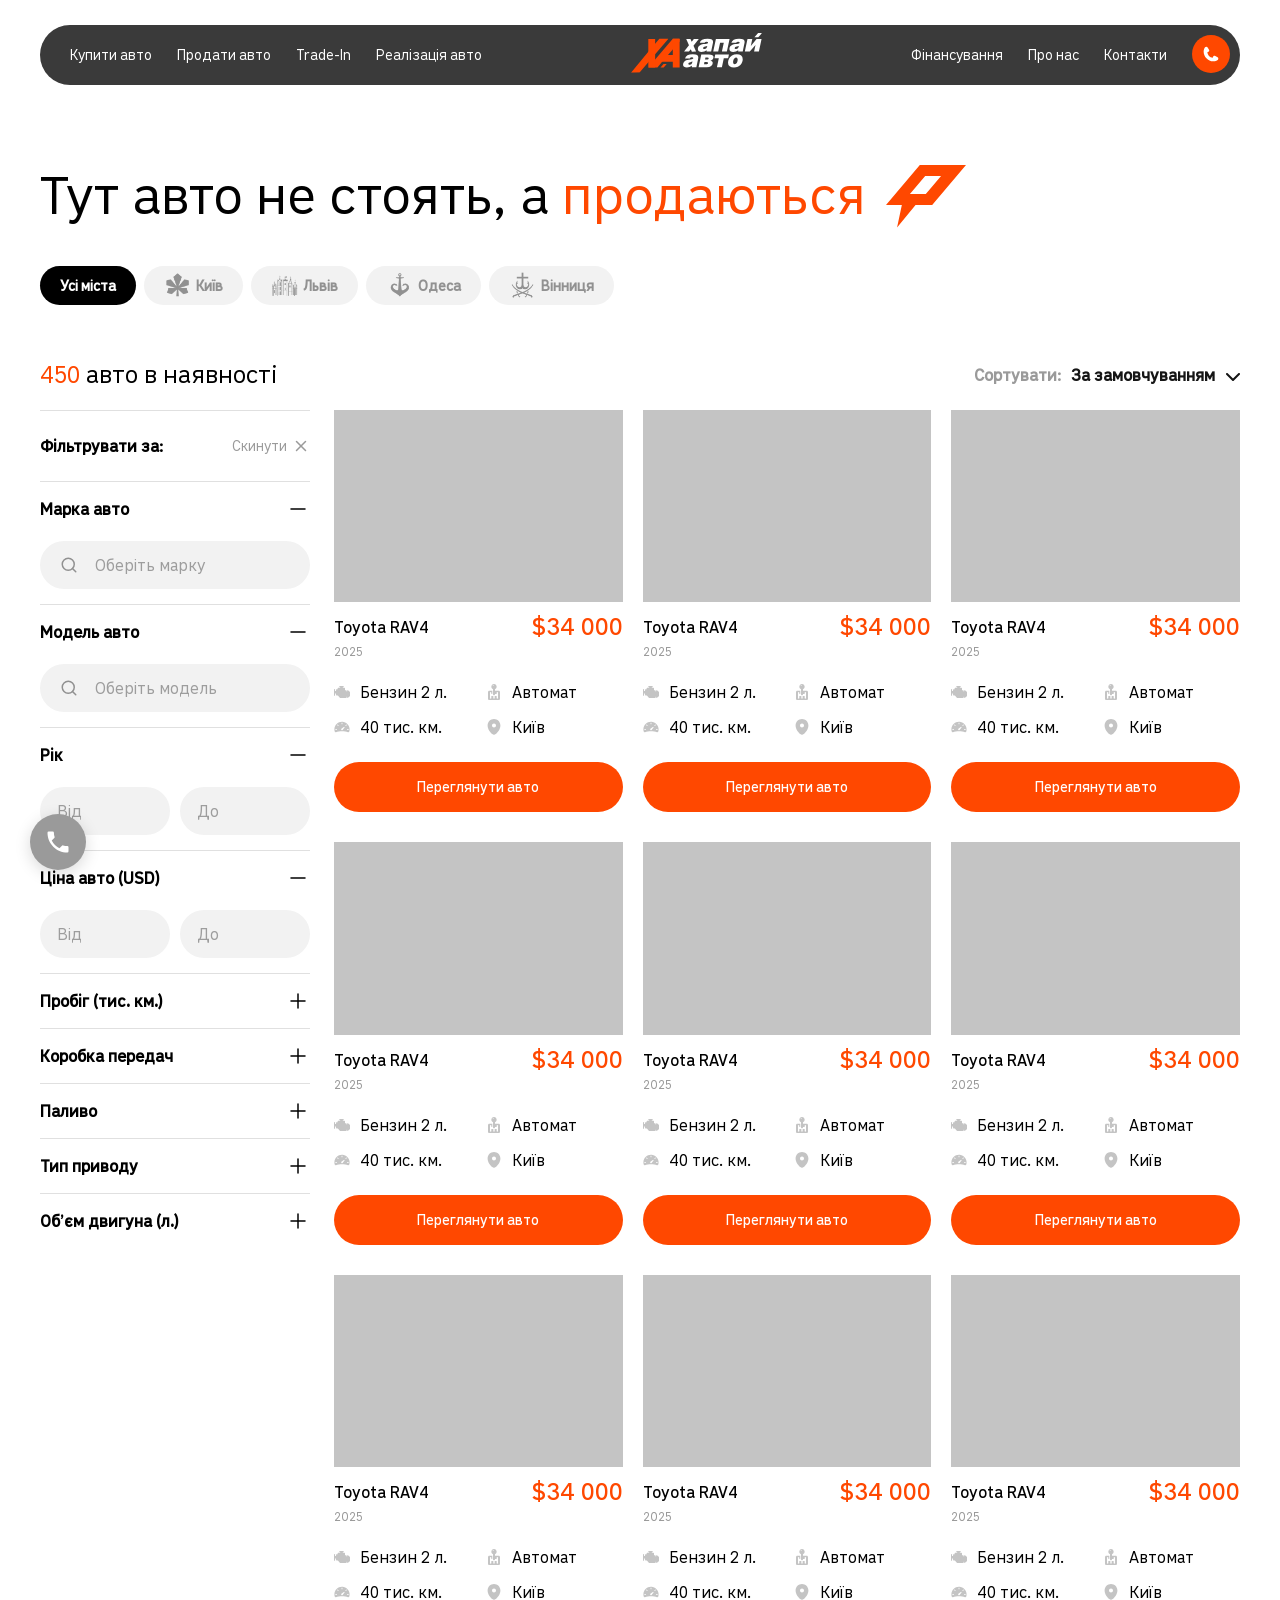
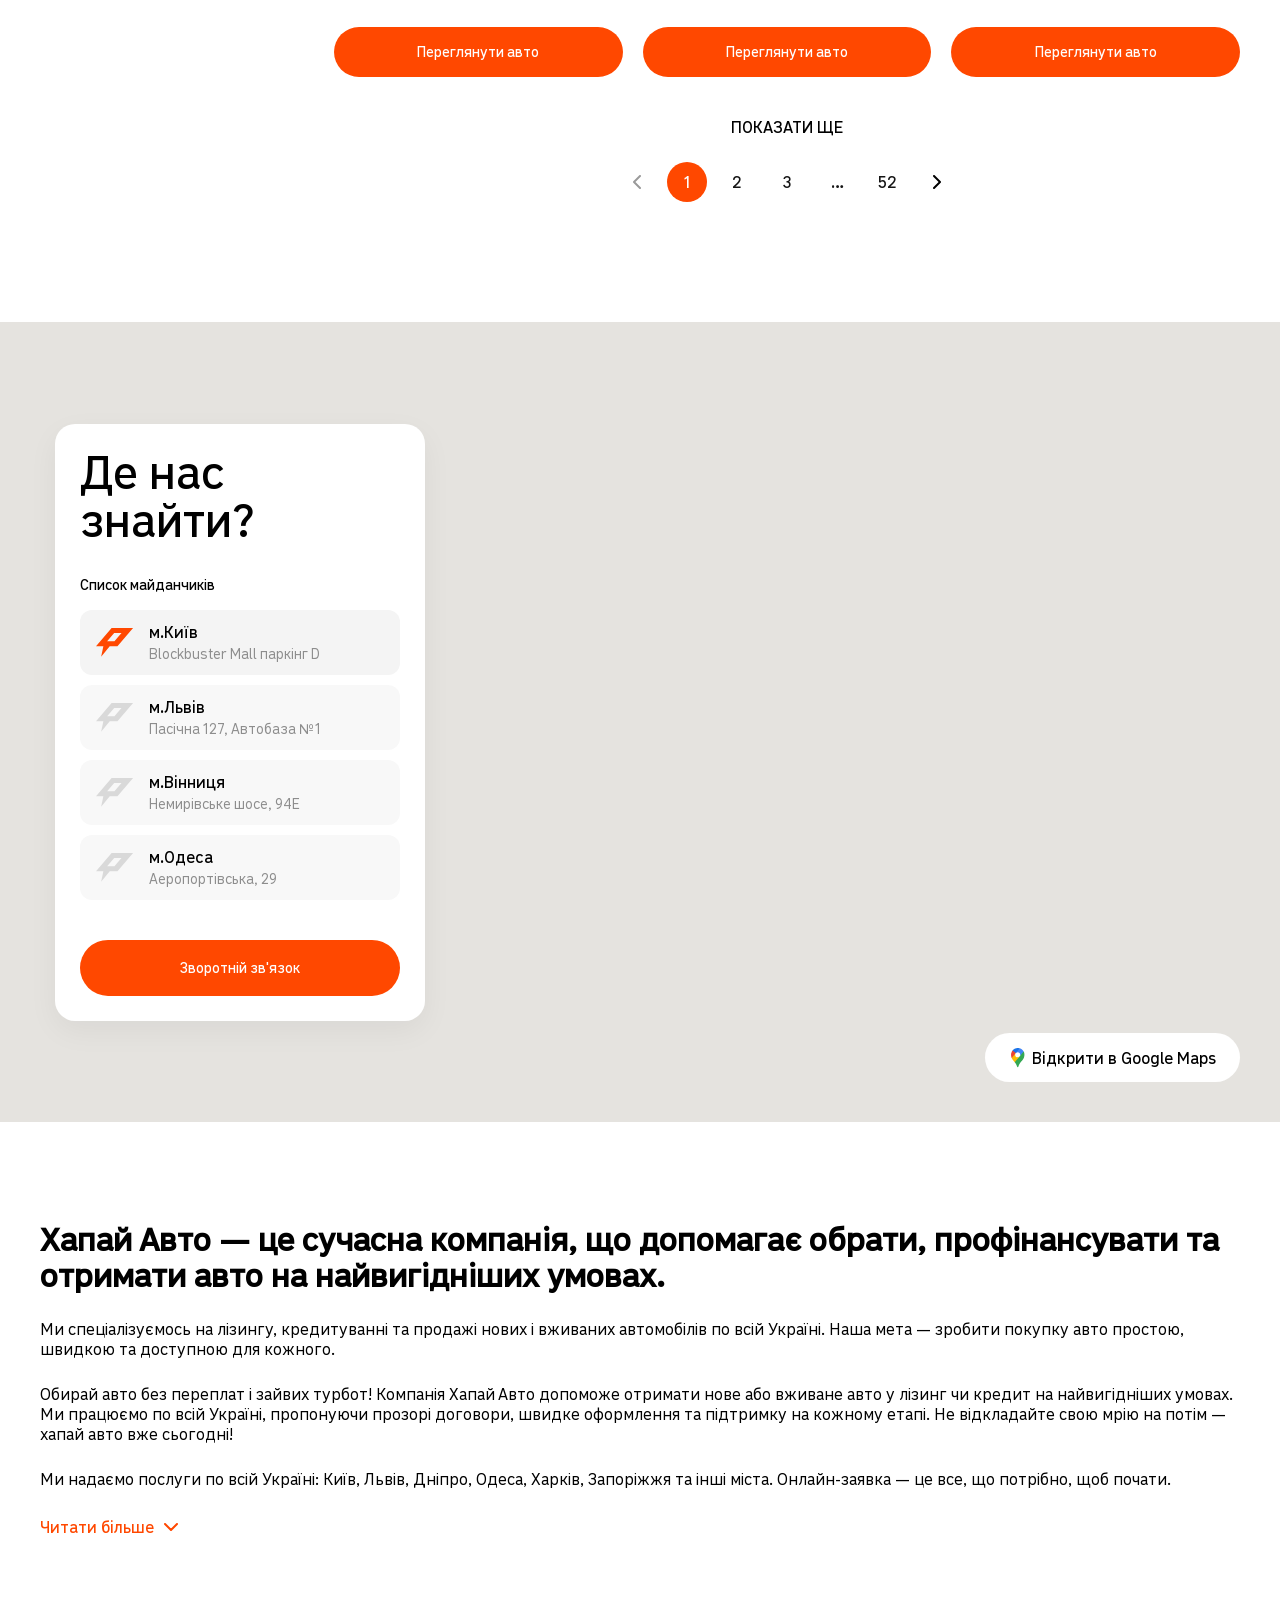
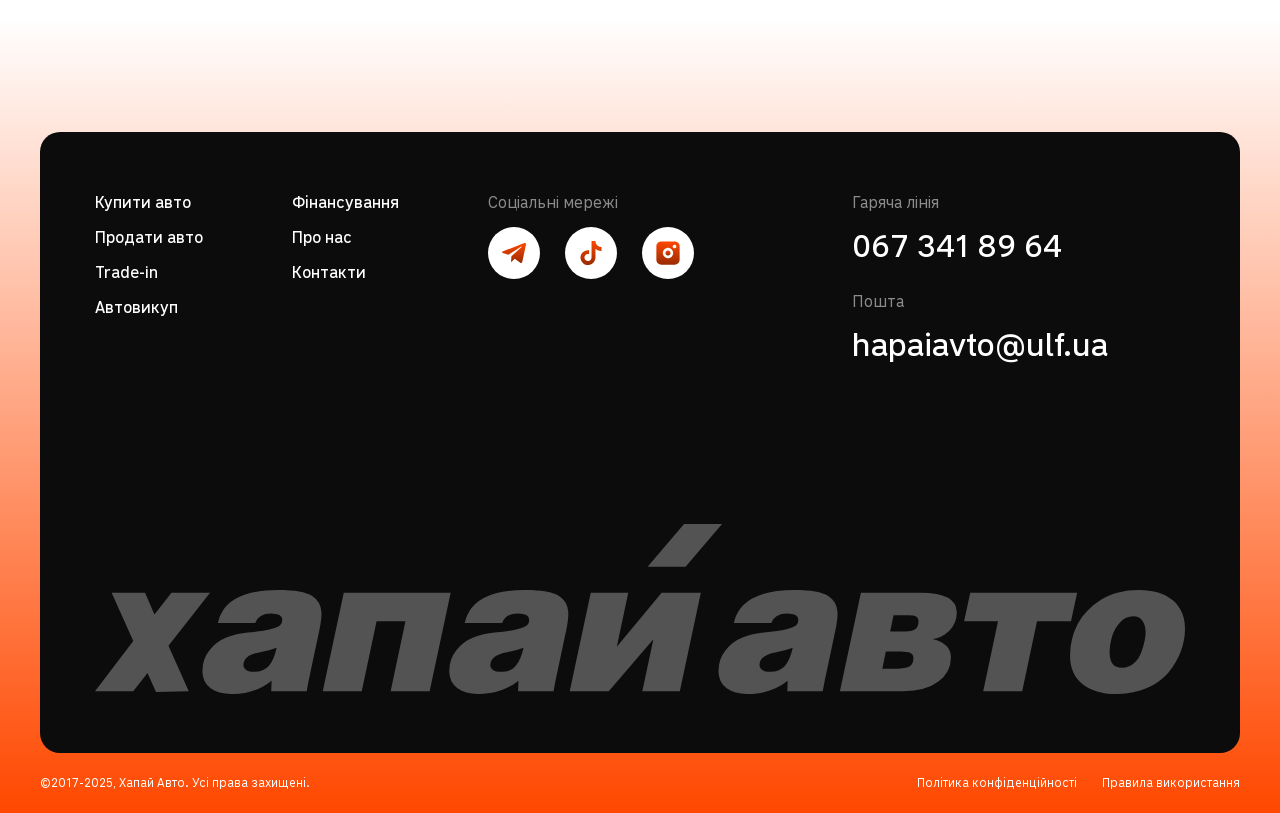
==== commit d79e02dd: "Add files via upload" ====
--- a/index.html
+++ b/index.html
@@ -70,7 +70,8 @@
                         <svg xmlns="http://www.w3.org/2000/svg" width="46" height="46" fill="none">
                             <circle cx="23" cy="23" r="23" fill="#fff" />
                             <path stroke="#FF4800" stroke-linecap="round" stroke-linejoin="round" stroke-width="2"
-                                d="M14 23h18M14 17h18M14 29h18" /></svg>
+                                d="M14 23h18M14 17h18M14 29h18" />
+                        </svg>
                     </div>
                 </div>
             </div>
@@ -114,7 +115,8 @@
                                 <div class="hapaiavto-shop-sort-mob-head-left">
                                     <svg xmlns="http://www.w3.org/2000/svg" width="20" height="16" fill="none">
                                         <path stroke="#000" stroke-linecap="round" stroke-linejoin="round"
-                                            stroke-width="2" d="m1 5 4-4m0 0 4 4M5 1v14m14-4-4 4m0 0-4-4m4 4V1" /></svg>
+                                            stroke-width="2" d="m1 5 4-4m0 0 4 4M5 1v14m14-4-4 4m0 0-4-4m4 4V1" />
+                                    </svg>
                                     <span>Сортувати</span>
                                 </div>
                                 <div class="hapaiavto-shop-sort-mob-head-right mob-sort-menu-close">
@@ -122,7 +124,8 @@
                                         <circle cx="25" cy="25" r="25" fill="#F5F5F5" />
                                         <path stroke="#FE6034" stroke-linecap="round" stroke-linejoin="round"
                                             stroke-width="2.333"
-                                            d="m30.773 19.223-11.549 11.55M19.227 19.223l11.549 11.55" /></svg>
+                                            d="m30.773 19.223-11.549 11.55M19.227 19.223l11.549 11.55" />
+                                    </svg>
                                 </div>
                             </div>
                             <form>
@@ -149,7 +152,8 @@
                                             clip-rule="evenodd" />
                                         <path fill="#000" fill-rule="evenodd"
                                             d="M0 14a1 1 0 0 1 1-1h6a1 1 0 1 1 0 2H1a1 1 0 0 1-1-1M8 8a1 1 0 0 1 1-1h6a1 1 0 1 1 0 2H9a1 1 0 0 1-1-1M16 16a1 1 0 0 1 1-1h6a1 1 0 1 1 0 2h-6a1 1 0 0 1-1-1"
-                                            clip-rule="evenodd" /></svg>
+                                            clip-rule="evenodd" />
+                                    </svg>
                                     <span>Фільтри</span>
                                 </div>
                                 <div class="hapaiavto-shop-filter-item-head-mob-right">
@@ -167,7 +171,8 @@
                                             <circle cx="25" cy="25" r="25" fill="#F5F5F5" />
                                             <path stroke="#FE6034" stroke-linecap="round" stroke-linejoin="round"
                                                 stroke-width="2.333"
-                                                d="m30.773 19.223-11.549 11.55M19.227 19.223l11.549 11.55" /></svg>
+                                                d="m30.773 19.223-11.549 11.55M19.227 19.223l11.549 11.55" />
+                                        </svg>
                                     </div>
                                 </div>
                             </div>
@@ -492,7 +497,8 @@
                                             clip-rule="evenodd" />
                                         <path fill="#fff" fill-rule="evenodd"
                                             d="M15.941 15.943a1 1 0 0 1 1.414 0l4.35 4.35a1 1 0 1 1-1.414 1.415l-4.35-4.35a1 1 0 0 1 0-1.415"
-                                            clip-rule="evenodd" /></svg>
+                                            clip-rule="evenodd" />
+                                    </svg>
                                     <u>Показати 212 результатів</u>
                                 </button>
                             </div>
@@ -900,13 +906,15 @@
                                     clip-rule="evenodd" />
                                 <path fill="#FEFEFE" fill-rule="evenodd"
                                     d="M0 14a1 1 0 0 1 1-1h6a1 1 0 1 1 0 2H1a1 1 0 0 1-1-1M8 8a1 1 0 0 1 1-1h6a1 1 0 1 1 0 2H9a1 1 0 0 1-1-1M16 16a1 1 0 0 1 1-1h6a1 1 0 1 1 0 2h-6a1 1 0 0 1-1-1"
-                                    clip-rule="evenodd" /></svg>
+                                    clip-rule="evenodd" />
+                            </svg>
                             <span>Фільтри</span>
                         </div>
                         <div class="mob-sort-btn">
                             <svg xmlns="http://www.w3.org/2000/svg" width="20" height="16" fill="none">
                                 <path stroke="#fff" stroke-linecap="round" stroke-linejoin="round" stroke-width="2"
-                                    d="m1 5 4-4m0 0 4 4M5 1v14m14-4-4 4m0 0-4-4m4 4V1" /></svg>
+                                    d="m1 5 4-4m0 0 4 4M5 1v14m14-4-4 4m0 0-4-4m4 4V1" />
+                            </svg>
                         </div>
                     </div>
                 </div>
@@ -937,18 +945,7 @@
                             <i>Blockbuster Mall паркінг D</i>
                         </div>
                     </li>
-                    <li data-center="[30.3601, 50.4223]">
-                        <div class="find-us-icon">
-                            <svg xmlns="http://www.w3.org/2000/svg" width="38" height="29" fill="none">
-                                <path fill="#FF4800"
-                                    d="M15.704 0 0 18.427h7.357L5.137 28.89l8.583-10.462h7.72L37.143 0zm2.778 13.364h-7.37l7.075-8.301h7.373l-3.527 4.132z" />
-                            </svg>
-                        </div>
-                        <div class="find-us-text">
-                            <span>м.Київ</span>
-                            <i>Велика окружна дорога, 22</i>
-                        </div>
-                    </li>
+
                     <li data-center="[24.0311, 49.8429]">
                         <div class="find-us-icon">
                             <svg xmlns="http://www.w3.org/2000/svg" width="38" height="29" fill="none">
@@ -961,18 +958,7 @@
                             <i>Пасічна 127, Автобаза №1</i>
                         </div>
                     </li>
-                    <li data-center="[35.0461, 48.4647]">
-                        <div class="find-us-icon">
-                            <svg xmlns="http://www.w3.org/2000/svg" width="38" height="29" fill="none">
-                                <path fill="#FF4800"
-                                    d="M15.704 0 0 18.427h7.357L5.137 28.89l8.583-10.462h7.72L37.143 0zm2.778 13.364h-7.37l7.075-8.301h7.373l-3.527 4.132z" />
-                            </svg>
-                        </div>
-                        <div class="find-us-text">
-                            <span>м.Дніпро</span>
-                            <i>Запорізьке шосе, 63</i>
-                        </div>
-                    </li>
+
                     <li data-center="[28.4682, 49.2330]">
                         <div class="find-us-icon">
                             <svg xmlns="http://www.w3.org/2000/svg" width="38" height="29" fill="none">
@@ -1002,6 +988,23 @@
                 <div class="hapaiavto-red-btn find-us-btn">
                     <a href="#" class="get-in-touch-btn">Зворотній зв'язок</a>
                 </div>
+            </div>
+            <div class="find-us-map-btn">
+                <a href="#">
+                    <svg xmlns="http://www.w3.org/2000/svg" width="18" height="23" fill="none">
+                        <path fill="#34A853"
+                            d="M5.72 16.236a19.4 19.4 0 0 1 1.515 2.233c.386.732.547 1.229.83 2.111.173.488.329.633.665.633.367 0 .533-.247.662-.63.266-.833.476-1.47.806-2.07.648-1.16 1.454-2.191 2.245-3.182.214-.28 1.6-1.914 2.223-3.203 0 0 .766-1.416.766-3.394 0-1.85-.756-3.132-.756-3.132l-2.176.582-1.321 3.48-.327.48-.066.088-.086.108-.153.174-.218.218-1.177.959L6.21 13.39z" />
+                        <path fill="#FBBC04"
+                            d="M2.684 11.89c.718 1.64 2.102 3.082 3.039 4.347l4.976-5.894s-.701.917-1.973.917a2.55 2.55 0 0 1-2.56-2.557c0-.978.588-1.65.588-1.65l-3.378.905z" />
+                        <path fill="#4285F4"
+                            d="M10.754 2.299c1.653.533 3.068 1.651 3.923 3.3L10.7 10.34s.589-.684.589-1.656c0-1.46-1.23-2.55-2.557-2.55-1.255 0-1.976.915-1.976.915V4.063z" />
+                        <path fill="#1A73E8"
+                            d="M3.596 4.393c.987-1.18 2.724-2.397 5.118-2.397 1.162 0 2.037.305 2.037.305l-3.998 4.75H3.92z" />
+                        <path fill="#EA4335"
+                            d="M2.684 11.889s-.66-1.294-.66-3.168c0-1.77.688-3.319 1.572-4.328L6.755 7.05z" />
+                    </svg>
+                    <span>Відкрити в Google Maps</span>
+                </a>
             </div>
         </div>
     </section>
@@ -1961,7 +1964,8 @@
                             <svg xmlns="http://www.w3.org/2000/svg" width="46" height="46" fill="none">
                                 <circle cx="23" cy="23" r="23" fill="#fff" />
                                 <path stroke="#FF4800" stroke-linecap="round" stroke-linejoin="round" stroke-width="2"
-                                    d="M29 17 17 29M17 17l12 12" /></svg>
+                                    d="M29 17 17 29M17 17l12 12" />
+                            </svg>
                         </button>
                     </div>
                 </div>
--- a/style.css
+++ b/style.css
@@ -1254,6 +1254,18 @@
 
 .hapaiavto-single-price-wrap {
     margin-bottom: 45px;
+    display: flex;
+    align-items: center;
+    gap: 10px 15px;
+    flex-wrap: wrap;
+}
+
+.hapaiavto-single-price-second-currency {
+font-weight: 500;
+font-size: 20px;
+line-height: 24px;
+letter-spacing: 0%;
+color: #8C8C8C;
 }
 
 .hapaiavto-single-price {
@@ -1584,7 +1596,7 @@
 .hapaiavto-overview-sect h2 {
     font-size: 46px;
     line-height: 100%;
-    font-weight: 400;
+    font-weight: 500;
     margin-bottom: 5px;
 }
 
@@ -2351,16 +2363,14 @@
 .tel-menu {
     width: 100%;
     height: 100vh;
-    position: relative;
-    z-index: 99;
     position: fixed;
     top: 0;
     left: 0;
-    z-index: 999;
-    overflow: hidden;
-    transform: translateY(-100%);
-    transition: all 0.2s ease;
-    background: #fff;
+    z-index: 1000000;
+    background: rgba(0, 0, 0, 0.5);
+    visibility: hidden;
+    opacity: 0;
+    transition: opacity 0.3s ease, visibility 0.3s ease;
 }
 
 .showNav {
@@ -2370,17 +2380,49 @@
     z-index: 999999;
 }
 
+.tel-menu.showNav {
+    visibility: visible;
+    opacity: 1;
+}
+
 .tel-menu-wrapper {
     overflow: auto;
-    height: 100vh;
-    max-height: 100vh;
+    height: auto;
+    max-height: calc(100vh - 50px);
     display: flex;
     flex-direction: column;
+    margin: 25px 15px;
+    width: calc(100% - 30px);
+    background: linear-gradient(179.67deg, #FF4800 -18.81%, #832500 38.74%, #000000 99.71%);
+    border-radius: 20px;
+    transform: translateY(-150%);
+    transition: transform 0.3s ease;
+}
+
+@media (max-width: 576px) {
+    .tel-menu-wrapper {
+        margin: 15px;
+        max-height: calc(100vh - 30px);
+    }
+}
+
+.tel-menu.showNav .tel-menu-wrapper {
+    transform: translateY(0);
+}
+
+.tel-menu-top .container {
+    padding: 0;
 }
 
 .tel-menu-top {
-    background: linear-gradient(55.74deg, #FF4800 -187.95%, #000000 87.42%);
-    padding: 65px 0 15px 0;
+    background: linear-gradient(53.73deg, #FF4800 -140.45%, #000000 87.8%);
+    padding: 8px 30px 8px 10px;
+}
+
+@media (max-width: 576px) {
+    .tel-menu-top {
+        padding: 15px 20px;
+    }
 }
 
 .tel-menu-top-wrapper {
@@ -2442,6 +2484,25 @@
     display: none;
 }
 
+.find-us-map-btn {
+    position: absolute;
+    right: 0;
+    bottom: 40px;
+}
+
+.find-us-map-btn a {
+    font-weight: 500;
+    font-size: 16px;
+    color: #000000;
+    padding: 13px 24px;
+    background: #FFFFFF;
+    border-radius: 100px;
+    display: flex;
+    align-items: center;
+    gap: 5px;
+    justify-content: center;
+}
+
 
 /* Ark Media */
 
@@ -2502,8 +2563,7 @@
         margin-bottom: 45px;
     }
 
-    .hapaiavto-shop-showcase aside,
-    .hapaiavto-shop-sort-wrapper {
+    .hapaiavto-shop-showcase aside {
         width: 100%;
         height: 100vh;
         position: relative;
@@ -2518,15 +2578,31 @@
         background: #fff;
     }
 
-    .hapaiavto-shop-sort-wrapper {
-        transform: translateX(200%);
-    }
-
-    .hapaiavto-shop-showcase aside.showNav,
-    .hapaiavto-shop-sort-wrapper.showNav {
+    .hapaiavto-shop-showcase aside.showNav {
         transform: translateX(0);
         top: 0;
         opacity: 1;
+        z-index: 999999;
+    }
+
+    .hapaiavto-shop-sort-wrapper {
+        width: 100%;
+        height: 100vh;
+        position: fixed;
+        top: 0;
+        left: 0;
+        z-index: 999;
+        background: rgba(0, 0, 0, 0.5);
+        display: flex;
+        align-items: flex-end;
+        visibility: hidden;
+        opacity: 0;
+        transition: opacity 0.3s ease, visibility 0.3s ease;
+    }
+
+    .hapaiavto-shop-sort-wrapper.showNav {
+        opacity: 1;
+        visibility: visible;
         z-index: 999999;
     }
 
@@ -2654,9 +2730,18 @@
     }
 
     .hapaiavto-shop-sort-block {
+        width: 100%;
+        background: #fff;
+        border-radius: 20px 20px 0 0;
+        transform: translateY(100%);
+        transition: transform 0.3s ease;
         overflow: auto;
-        max-height: 100vh;
-        padding: 15px;
+        max-height: 90vh;
+        padding: 20px 15px 30px 15px;
+    }
+
+    .hapaiavto-shop-sort-wrapper.showNav .hapaiavto-shop-sort-block {
+        transform: translateY(0);
     }
 
     .hapaiavto-shop-info-sort form>span,
@@ -2938,12 +3023,14 @@
         font-size: 24px;
         line-height: 100%;
         margin: 0;
+        margin-top: -30px;
     }
 
     .hapaiavto-single-price-wrap {
         grid-area: hapaiavto-single-price-wrap;
         text-align: right;
         margin: 0;
+        justify-content: flex-end;
     }
 
     .hapaiavto-single-specs {
@@ -2990,14 +3077,17 @@
     }
 
     .main-header {
-        position: static;
+        position: sticky;
+        top: 15px;
+        z-index: 99999;
         margin: 0;
+        background: transparent;
+    }
+
+    .main-header-wrapper {
+        padding: 15px 20px;
         background: linear-gradient(53.73deg, #FF4800 -140.45%, #000000 87.8%);
-    }
-
-    .main-header-wrapper {
-        padding: 15px 0;
-        background: none;
+        border-radius: 100px;
     }
 
     .hapaiavto-shop-cities {
@@ -3337,4 +3427,18 @@
         margin-left: 55px;
     }
 
+    .find-us-map-btn {
+        margin: 0;
+        position: absolute;
+        bottom: 25px;
+        left: 50%;
+        margin-right: -50%;
+        transform: translate(-50%, 0%);
+    }
+
+    .find-us-map-btn a {
+        width: max-content;
+        margin: 0 auto;
+    }
+
 }
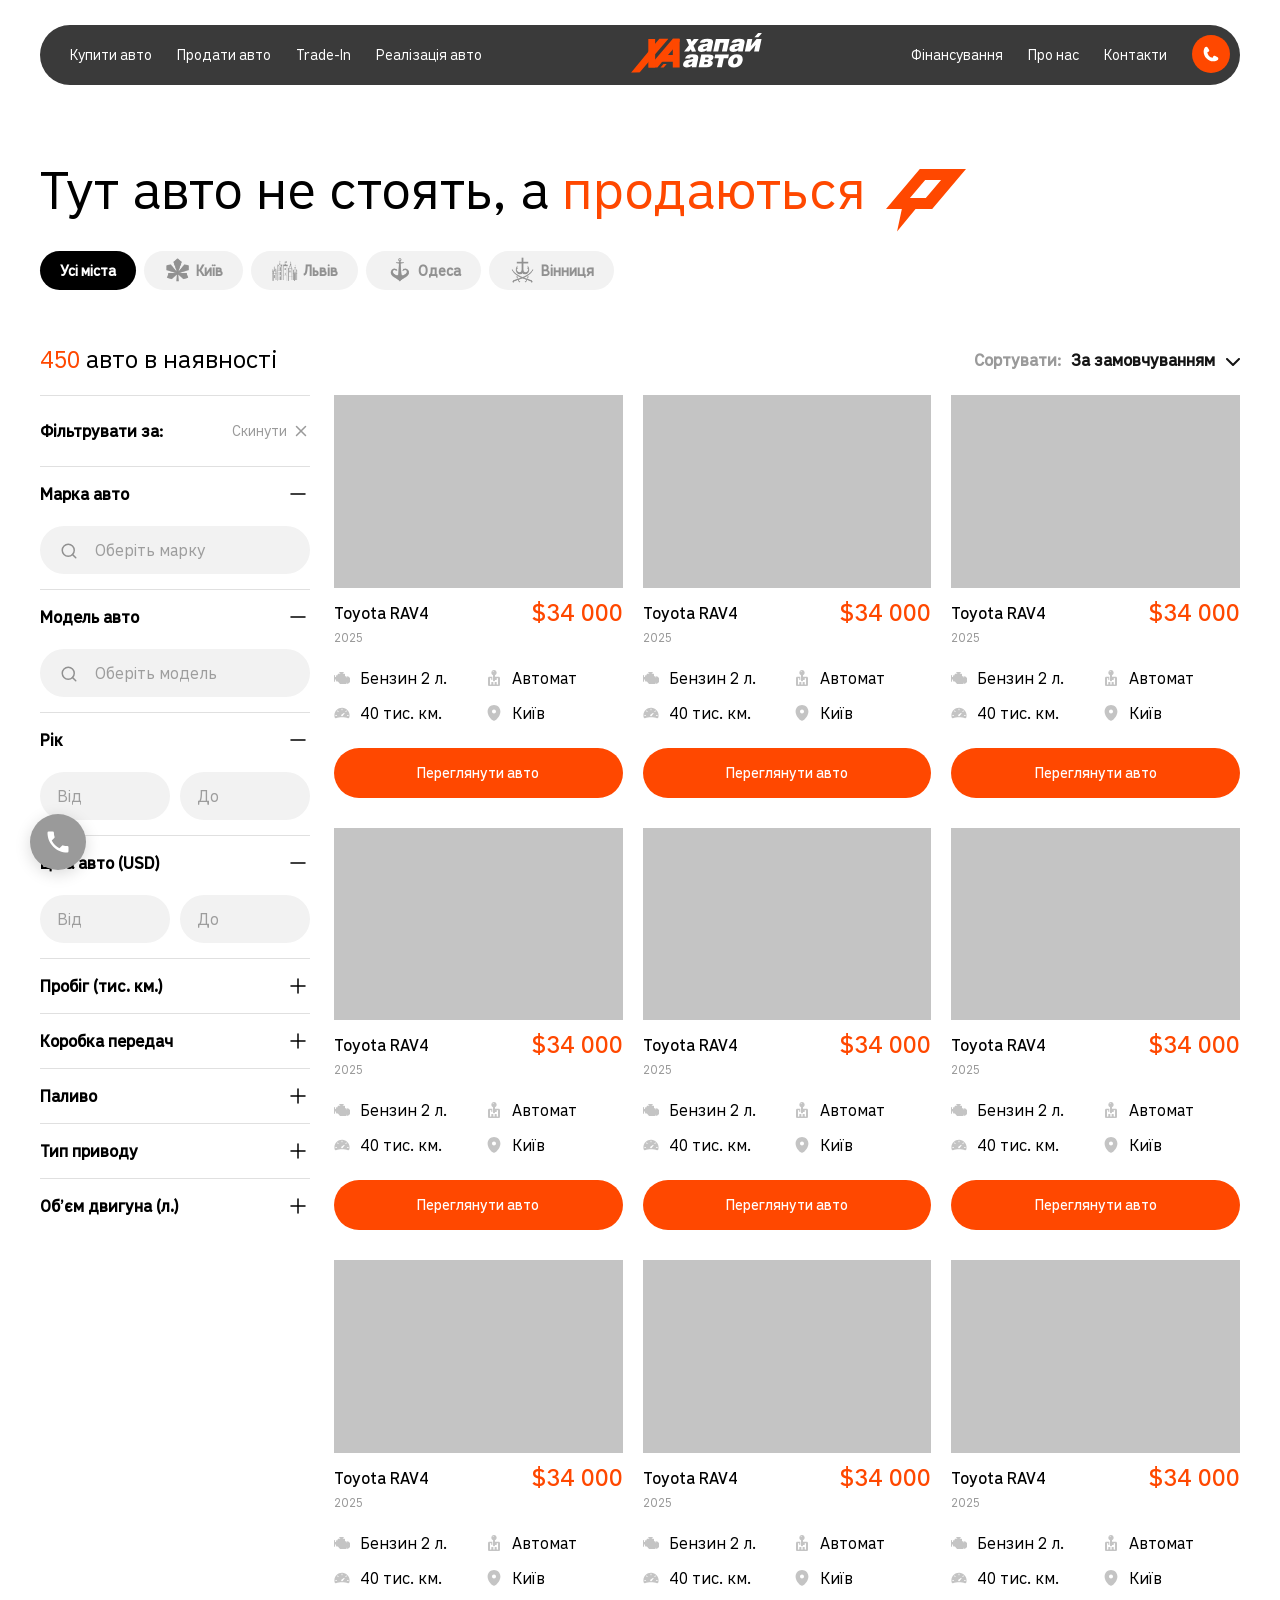
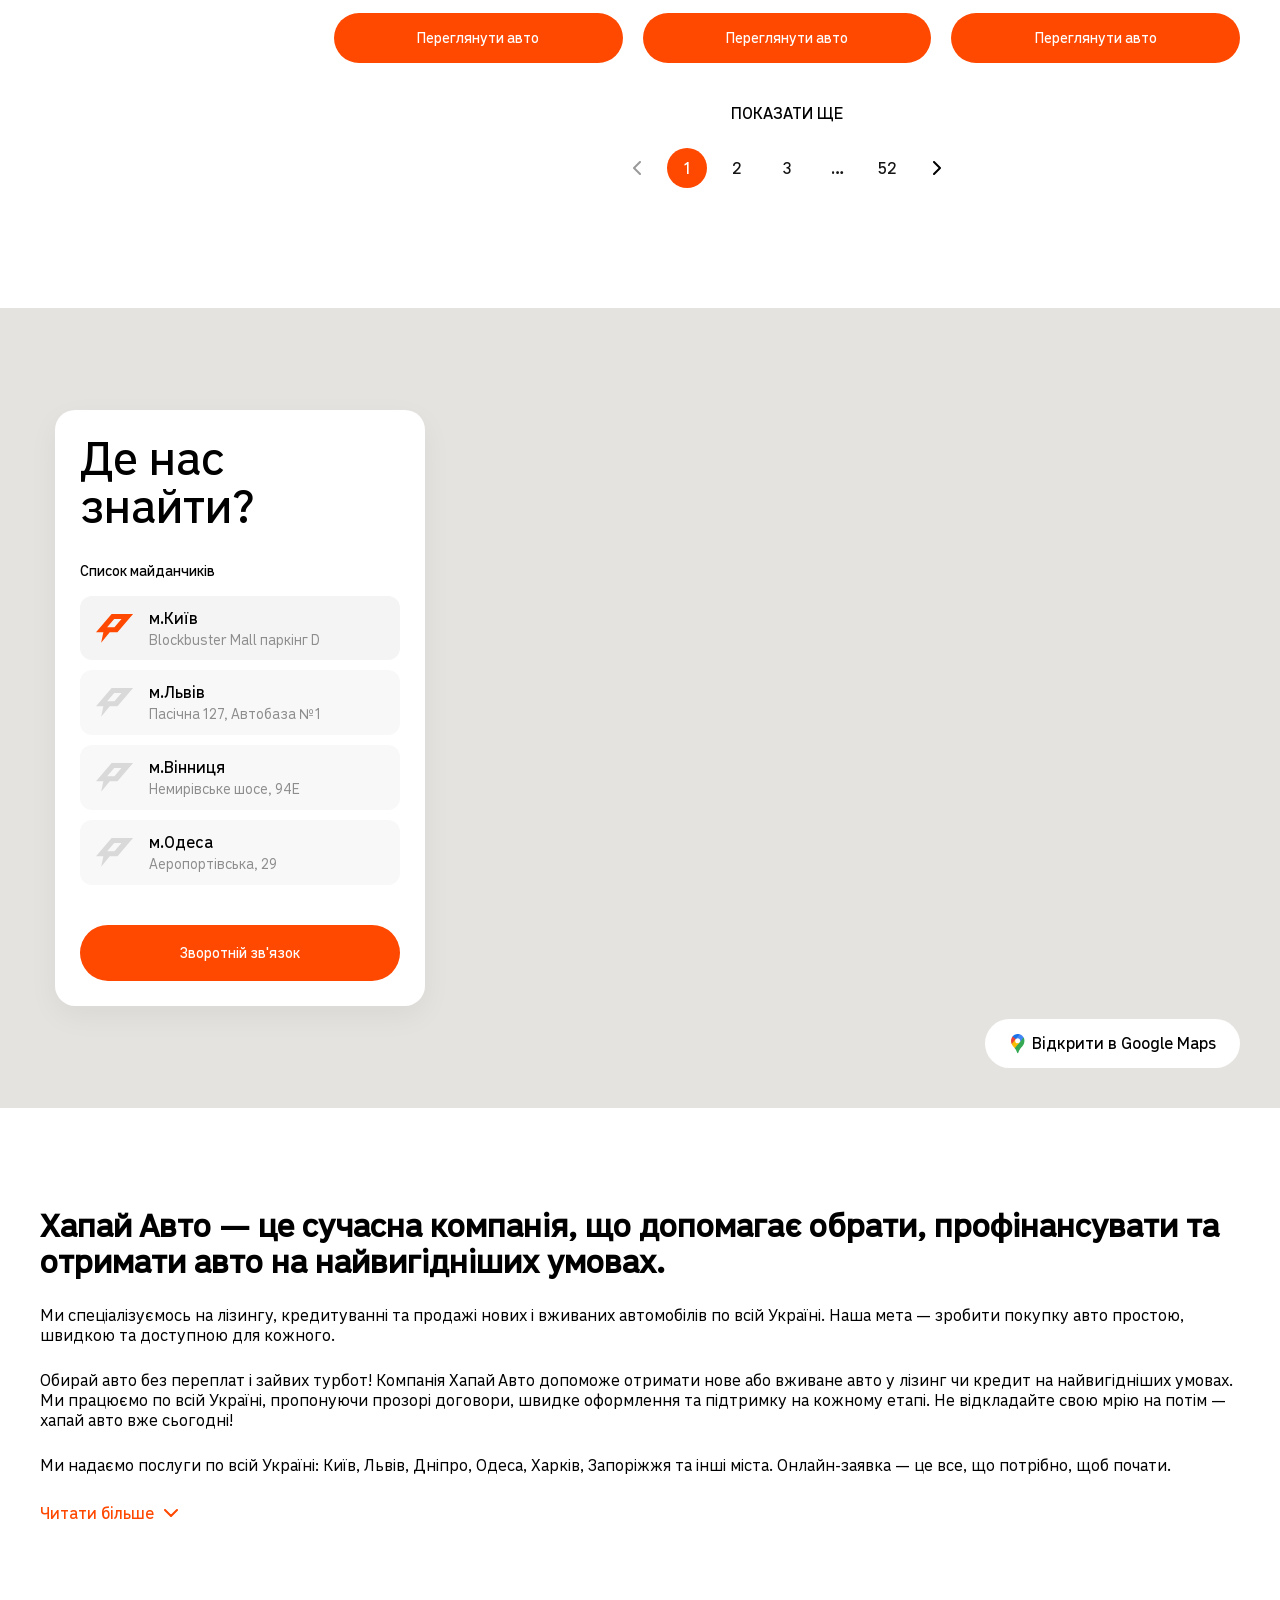
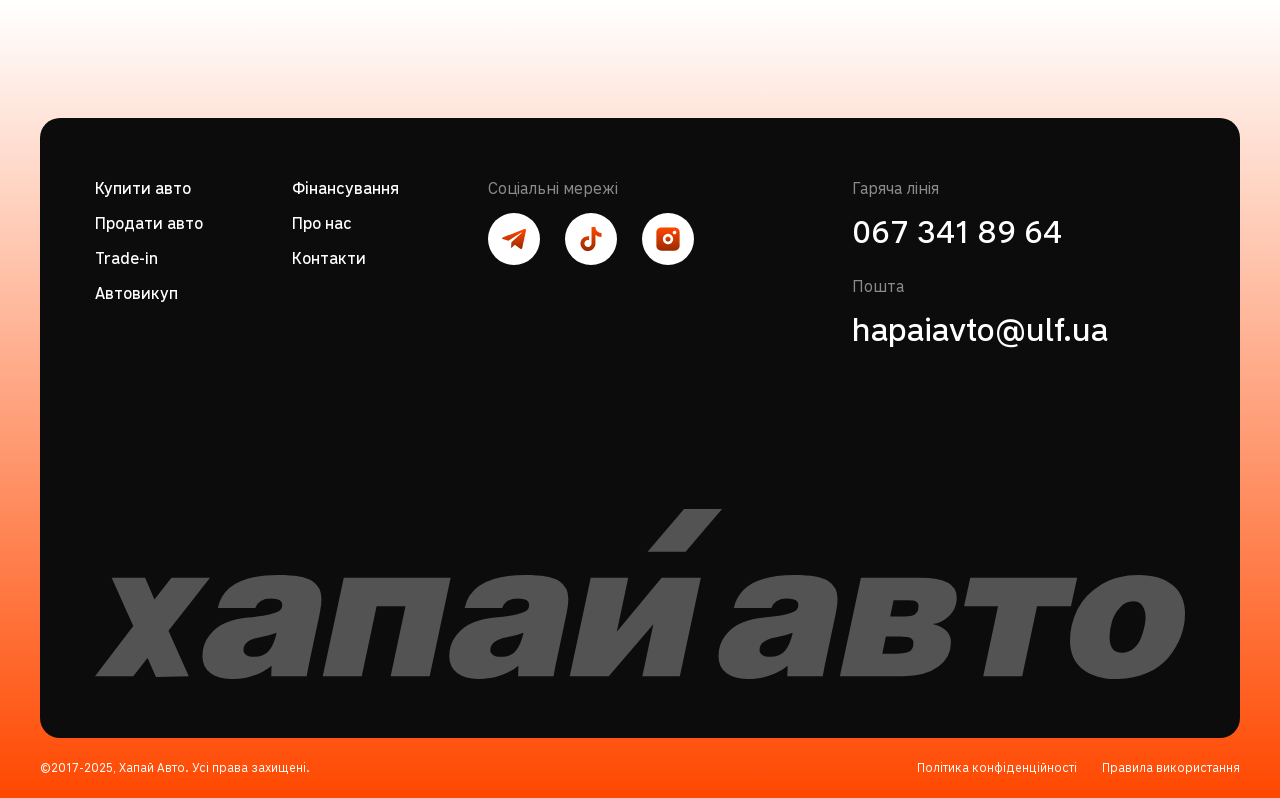
==== commit f9e48ce3: "V10" ====
--- a/index.html
+++ b/index.html
@@ -1079,24 +1079,58 @@
                                     </svg>
                                 </a>
                             </li>
-                            <li>
-                                <a href="#">
+                            <li class="tiktok-li">
+                                <a href="#" class="tiktok-icon-btn">
                                     <svg width="52" height="52" viewBox="0 0 52 52" fill="none"
                                         xmlns="http://www.w3.org/2000/svg">
                                         <circle cx="26" cy="26" r="26" fill="white" />
                                         <path
                                             d="M36.5147 20.0156C35.145 20.0156 33.8813 19.5619 32.8664 18.7964C31.7025 17.9189 30.8663 16.6317 30.571 15.1481C30.4978 14.7816 30.4585 14.4033 30.4547 14.0156H26.5421V24.7069L26.5374 30.563C26.5374 32.1286 25.5178 33.4561 24.1046 33.923C23.6944 34.0584 23.2514 34.1227 22.7902 34.0973C22.2014 34.065 21.6497 33.8873 21.1702 33.6005C20.1497 32.9902 19.4578 31.883 19.4391 30.6164C19.4096 28.6369 21.0099 27.023 22.988 27.023C23.3785 27.023 23.7535 27.0867 24.1046 27.2025V24.2803V23.2298C23.7342 23.175 23.3574 23.1464 22.9763 23.1464C20.8111 23.1464 18.7861 24.0464 17.3386 25.6678C16.2446 26.8931 15.5883 28.4564 15.4871 30.0956C15.3544 32.2491 16.1424 34.2961 17.6705 35.8064C17.895 36.0281 18.1308 36.2339 18.3774 36.4237C19.6875 37.432 21.2892 37.9786 22.9763 37.9786C23.3574 37.9786 23.7342 37.9505 24.1046 37.8956C25.6805 37.6622 27.1346 36.9408 28.2821 35.8064C29.6921 34.4128 30.4711 32.5627 30.4796 30.5934L30.4594 21.8484C31.1321 22.3673 31.8675 22.7967 32.6569 23.13C33.8846 23.648 35.1863 23.9105 36.526 23.91V21.0689V20.0147C36.5269 20.0156 36.5157 20.0156 36.5147 20.0156Z"
-                                            fill="url(#paint0_linear_82_3011)" />
+                                            fill="url(#paint0_linear_tiktok)" />
                                         <defs>
-                                            <linearGradient id="paint0_linear_82_3011" x1="25.9993" y1="14.0156"
+                                            <linearGradient id="paint0_linear_tiktok" x1="25.9993" y1="14.0156"
                                                 x2="25.9993" y2="37.9786" gradientUnits="userSpaceOnUse">
                                                 <stop stop-color="#FF4800" />
                                                 <stop offset="1" stop-color="#992B00" />
                                             </linearGradient>
                                         </defs>
                                     </svg>
-
                                 </a>
+                                <div class="tiktok-dropdown">
+                                    <div class="tiktok-dropdown-close">
+                                        <svg xmlns="http://www.w3.org/2000/svg" width="52" height="52" fill="none">
+                                            <circle cx="26" cy="26" r="26" fill="white" />
+                                            <path stroke="#FF4800" stroke-linecap="round" stroke-linejoin="round"
+                                                stroke-width="2" d="M32 20 20 32M20 20l12 12" />
+                                        </svg>
+                                    </div>
+                                    <div class="tiktok-dropdown-list">
+                                        <a href="#" class="tiktok-dropdown-item">
+                                            <div class="tiktok-dropdown-circle">
+                                                <img src="[data-uri]"
+                                                    alt="HapaiAuto">
+                                            </div>
+                                        </a>
+                                        <a href="#" class="tiktok-dropdown-item">
+                                            <div class="tiktok-dropdown-circle">
+                                                <img src="[data-uri]"
+                                                    alt="HapaiAuto">
+                                            </div>
+                                        </a>
+                                        <a href="#" class="tiktok-dropdown-item">
+                                            <div class="tiktok-dropdown-circle">
+                                                <img src="[data-uri]"
+                                                    alt="HapaiAuto">
+                                            </div>
+                                        </a>
+                                        <a href="#" class="tiktok-dropdown-item">
+                                            <div class="tiktok-dropdown-circle">
+                                                <img src="[data-uri]"
+                                                    alt="HapaiAuto">
+                                            </div>
+                                        </a>
+                                    </div>
+                                </div>
                             </li>
                             <li>
                                 <a href="#">
--- a/style.css
+++ b/style.css
@@ -190,6 +190,8 @@
     display: inline-block;
     vertical-align: middle;
     margin-left: 20px;
+    height: 52px;
+    width: auto;
 }
 
 .hapaiavto-shop h1 span {
@@ -1128,7 +1130,7 @@
 .hapaiavto-single-top-right {
     display: flex;
     align-items: center;
-    gap: 8px;
+    gap: 24px;
 }
 
 .hapaiavto-single-phone {
@@ -1261,11 +1263,11 @@
 }
 
 .hapaiavto-single-price-second-currency {
-font-weight: 500;
-font-size: 20px;
-line-height: 24px;
-letter-spacing: 0%;
-color: #8C8C8C;
+    font-weight: 500;
+    font-size: 20px;
+    line-height: 24px;
+    letter-spacing: 0%;
+    color: #8C8C8C;
 }
 
 .hapaiavto-single-price {
@@ -1659,6 +1661,23 @@
 .hapaiavto-overview-img-car {
     position: relative;
     z-index: 9;
+    width: 100%;
+    height: 500px;
+    display: block;
+    margin: 0 auto;
+}
+
+/* Стилі для model-viewer */
+model-viewer.hapaiavto-overview-img-car {
+    width: 100%;
+    height: 500px;
+    display: block;
+    margin: 0 auto;
+    --poster-color: transparent;
+}
+
+model-viewer.hapaiavto-overview-img-car::part(default-progress-bar) {
+    display: none;
 }
 
 .hapaiavto-overview-img-360 {
@@ -1922,7 +1941,7 @@
     width: 100%;
     height: 100%;
     background: rgba(0, 0, 0, 0.75);
-    z-index: 999;
+    z-index: 99999;
     backdrop-filter: blur(4px);
 }
 
@@ -2358,6 +2377,7 @@
 
 .tel-menu-btn {
     cursor: pointer;
+    display: flex;
 }
 
 .tel-menu {
@@ -2399,13 +2419,6 @@
     transition: transform 0.3s ease;
 }
 
-@media (max-width: 576px) {
-    .tel-menu-wrapper {
-        margin: 15px;
-        max-height: calc(100vh - 30px);
-    }
-}
-
 .tel-menu.showNav .tel-menu-wrapper {
     transform: translateY(0);
 }
@@ -2417,12 +2430,6 @@
 .tel-menu-top {
     background: linear-gradient(53.73deg, #FF4800 -140.45%, #000000 87.8%);
     padding: 8px 30px 8px 10px;
-}
-
-@media (max-width: 576px) {
-    .tel-menu-top {
-        padding: 15px 20px;
-    }
 }
 
 .tel-menu-top-wrapper {
@@ -2488,6 +2495,7 @@
     position: absolute;
     right: 0;
     bottom: 40px;
+    pointer-events: auto;
 }
 
 .find-us-map-btn a {
@@ -2501,6 +2509,147 @@
     align-items: center;
     gap: 5px;
     justify-content: center;
+}
+
+.model-loading-indicator {
+    display: flex;
+    flex-direction: column;
+    align-items: center;
+    gap: 15px;
+}
+
+.model-loading-indicator .spinner {
+    width: 50px;
+    height: 50px;
+    border: 4px solid rgba(255, 72, 0, 0.1);
+    border-top-color: #FF4800;
+    border-radius: 50%;
+    animation: spin 1s linear infinite;
+}
+
+@keyframes spin {
+    to {
+        transform: rotate(360deg);
+    }
+}
+
+.model-loading-indicator p {
+    margin: 0;
+    font-weight: 500;
+}
+
+.model-viewer-controls {
+    opacity: 0;
+    transition: opacity 0.3s ease;
+}
+
+.hapaiavto-overview-img:hover .model-viewer-controls {
+    opacity: 1;
+}
+
+.model-control-btn {
+    transition: all 0.3s ease;
+}
+
+.model-control-btn:hover {
+    background: #e63f00 !important;
+    transform: translateY(-2px);
+    box-shadow: 0 4px 8px rgba(0, 0, 0, 0.2);
+}
+
+.model-control-btn:active {
+    transform: translateY(0);
+}
+
+
+
+.tiktok-li {
+    position: relative;
+}
+
+.tiktok-dropdown {
+    position: absolute;
+    top: 0;
+    left: 50%;
+    transform: translateX(-50%) translateY(10px);
+    background: #FFFFFF;
+    border-radius: 100px;
+    padding: 0 0 6px 0;
+    box-shadow: 0px 10px 30px rgba(0, 0, 0, 0.1);
+    z-index: 1000;
+    display: flex;
+    flex-direction: column;
+    align-items: center;
+    width: 52px;
+    opacity: 0;
+    visibility: hidden;
+    transition: all 0.3s ease;
+    pointer-events: none;
+}
+
+.tiktok-dropdown.active {
+    opacity: 1;
+    visibility: visible;
+    transform: translateX(-50%) translateY(0);
+    pointer-events: all;
+}
+
+.tiktok-dropdown-close {
+    cursor: pointer;
+    width: 52px;
+    display: flex;
+    align-items: center;
+    justify-content: center;
+    margin-bottom: 12px;
+}
+
+.tiktok-dropdown-list {
+    display: flex;
+    flex-direction: column;
+    gap: 5px;
+}
+
+.tiktok-li.is-active .tiktok-icon-btn {
+    opacity: 0;
+    pointer-events: none;
+}
+
+.tiktok-dropdown-item {
+    text-decoration: none;
+    transition: transform 0.2s ease;
+}
+
+.tiktok-dropdown-item:hover {
+    transform: scale(1.05);
+}
+
+.tiktok-dropdown-circle {
+    width: 40px;
+    height: 40px;
+    border-radius: 100%;
+    display: flex;
+    flex-direction: column;
+    align-items: center;
+    justify-content: center;
+    color: #FFFFFF;
+    text-align: center;
+    overflow: hidden;
+}
+
+.tiktok-dropdown-circle img {
+    width: 100%;
+    display: block;
+}
+
+.tiktok-dropdown-circle span {
+    font-size: 11px;
+    line-height: 1;
+    font-weight: 500;
+    font-family: Road UI, sans-serif;
+}
+
+.footer-col-social {
+    position: relative;
 }
 
 
@@ -3067,6 +3216,10 @@
         margin: 0 auto;
     }
 
+    model-viewer.hapaiavto-overview-img-car {
+        height: 350px;
+    }
+
 }
 
 @media (max-width: 576px) {
@@ -3085,8 +3238,9 @@
     }
 
     .main-header-wrapper {
-        padding: 15px 20px;
+        padding: 7px 5px 7px 20px;
         background: linear-gradient(53.73deg, #FF4800 -140.45%, #000000 87.8%);
+        background: #242424E6;
         border-radius: 100px;
     }
 
@@ -3095,7 +3249,7 @@
     }
 
     .hapaiavto-shop-sect {
-        padding: 30px 0 60px 0;
+        padding: 55px 0 60px 0;
     }
 
     .hapaiavto-shop-showcase-list {
@@ -3173,6 +3327,7 @@
 
     .footer-box {
         padding: 40px 30px 30px 30px;
+        overflow: visible;
     }
 
     .main-footer {
@@ -3186,7 +3341,7 @@
 
     .hapaiavto-single-top-bar {
         padding: 6px 6px 6px 16px;
-        top: 10px;
+        top: 85px;
         margin-bottom: 20px;
     }
 
@@ -3441,4 +3596,17 @@
         margin: 0 auto;
     }
 
+    .tel-menu-top {
+        padding: 15px 20px;
+    }
+
+    .tel-menu-wrapper {
+        margin: 15px;
+        max-height: calc(100vh - 30px);
+    }
+
+    model-viewer.hapaiavto-overview-img-car {
+        height: 280px;
+    }
+
 }
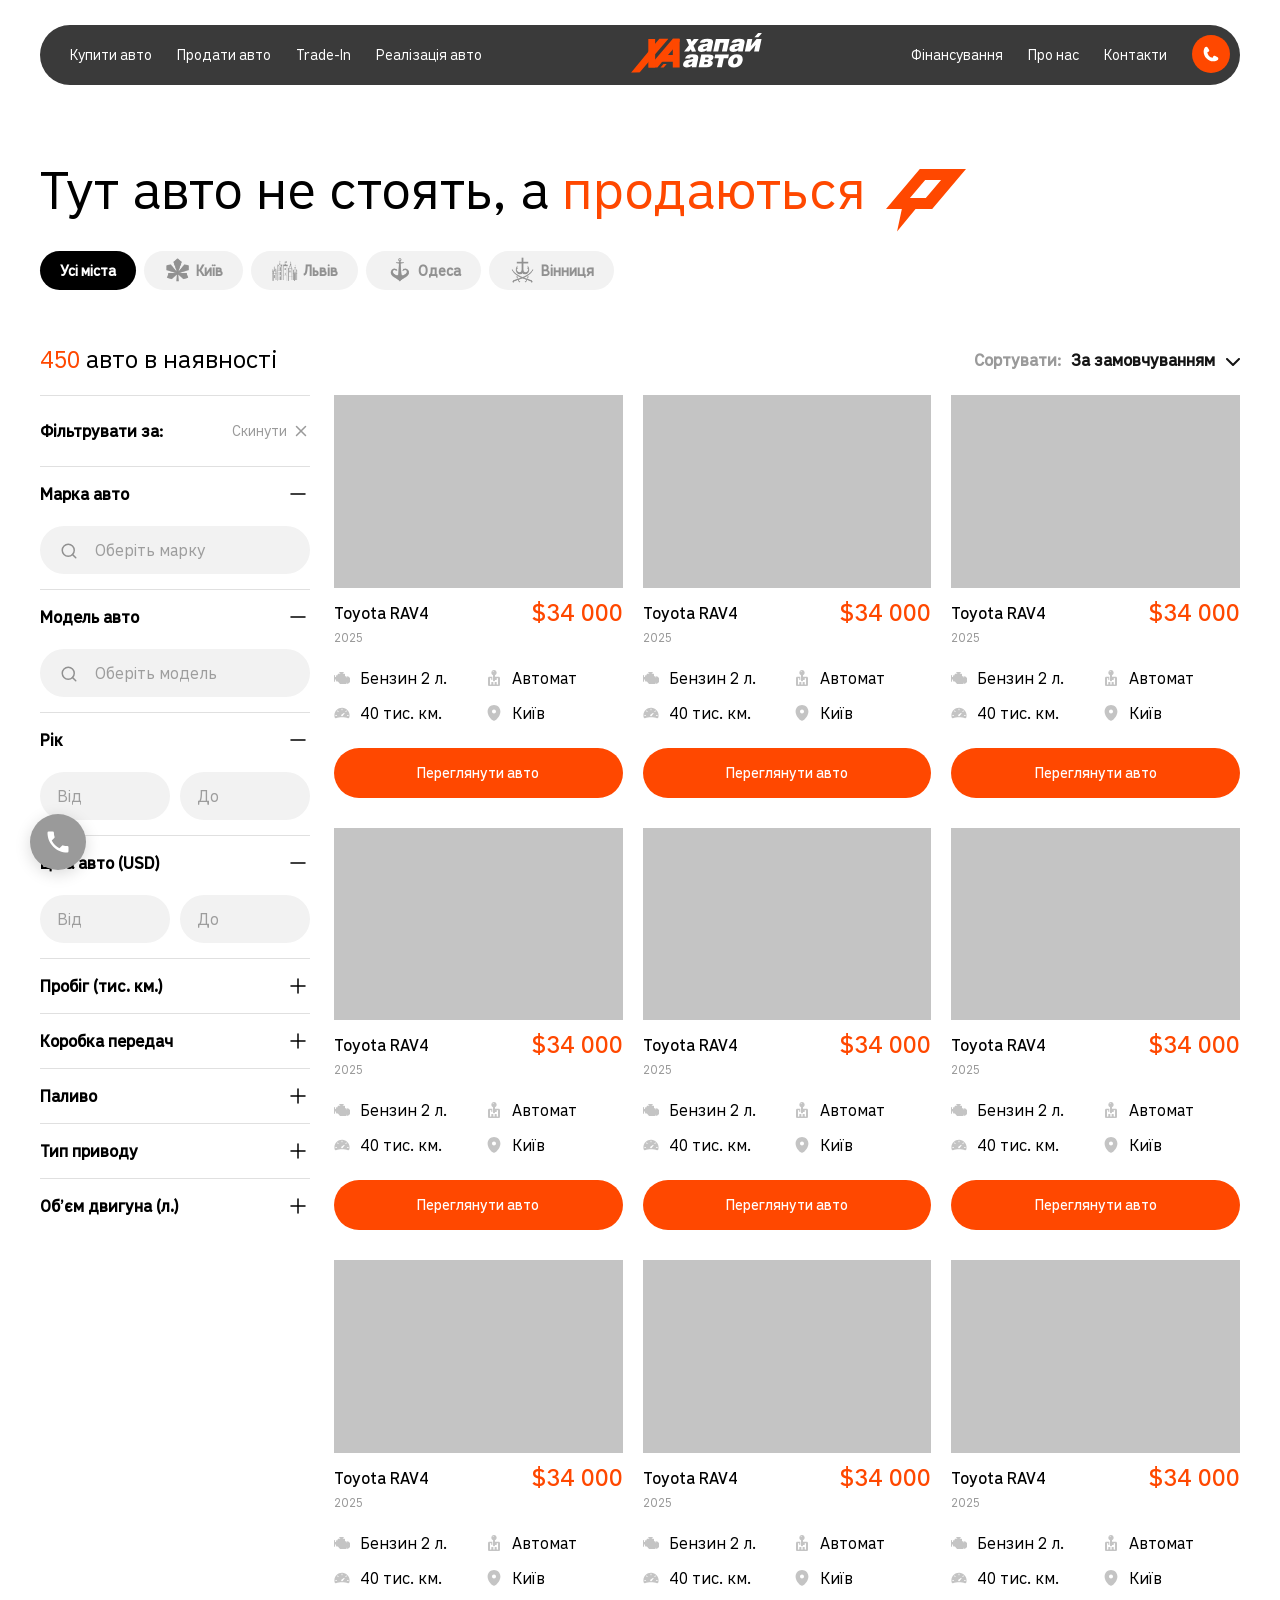
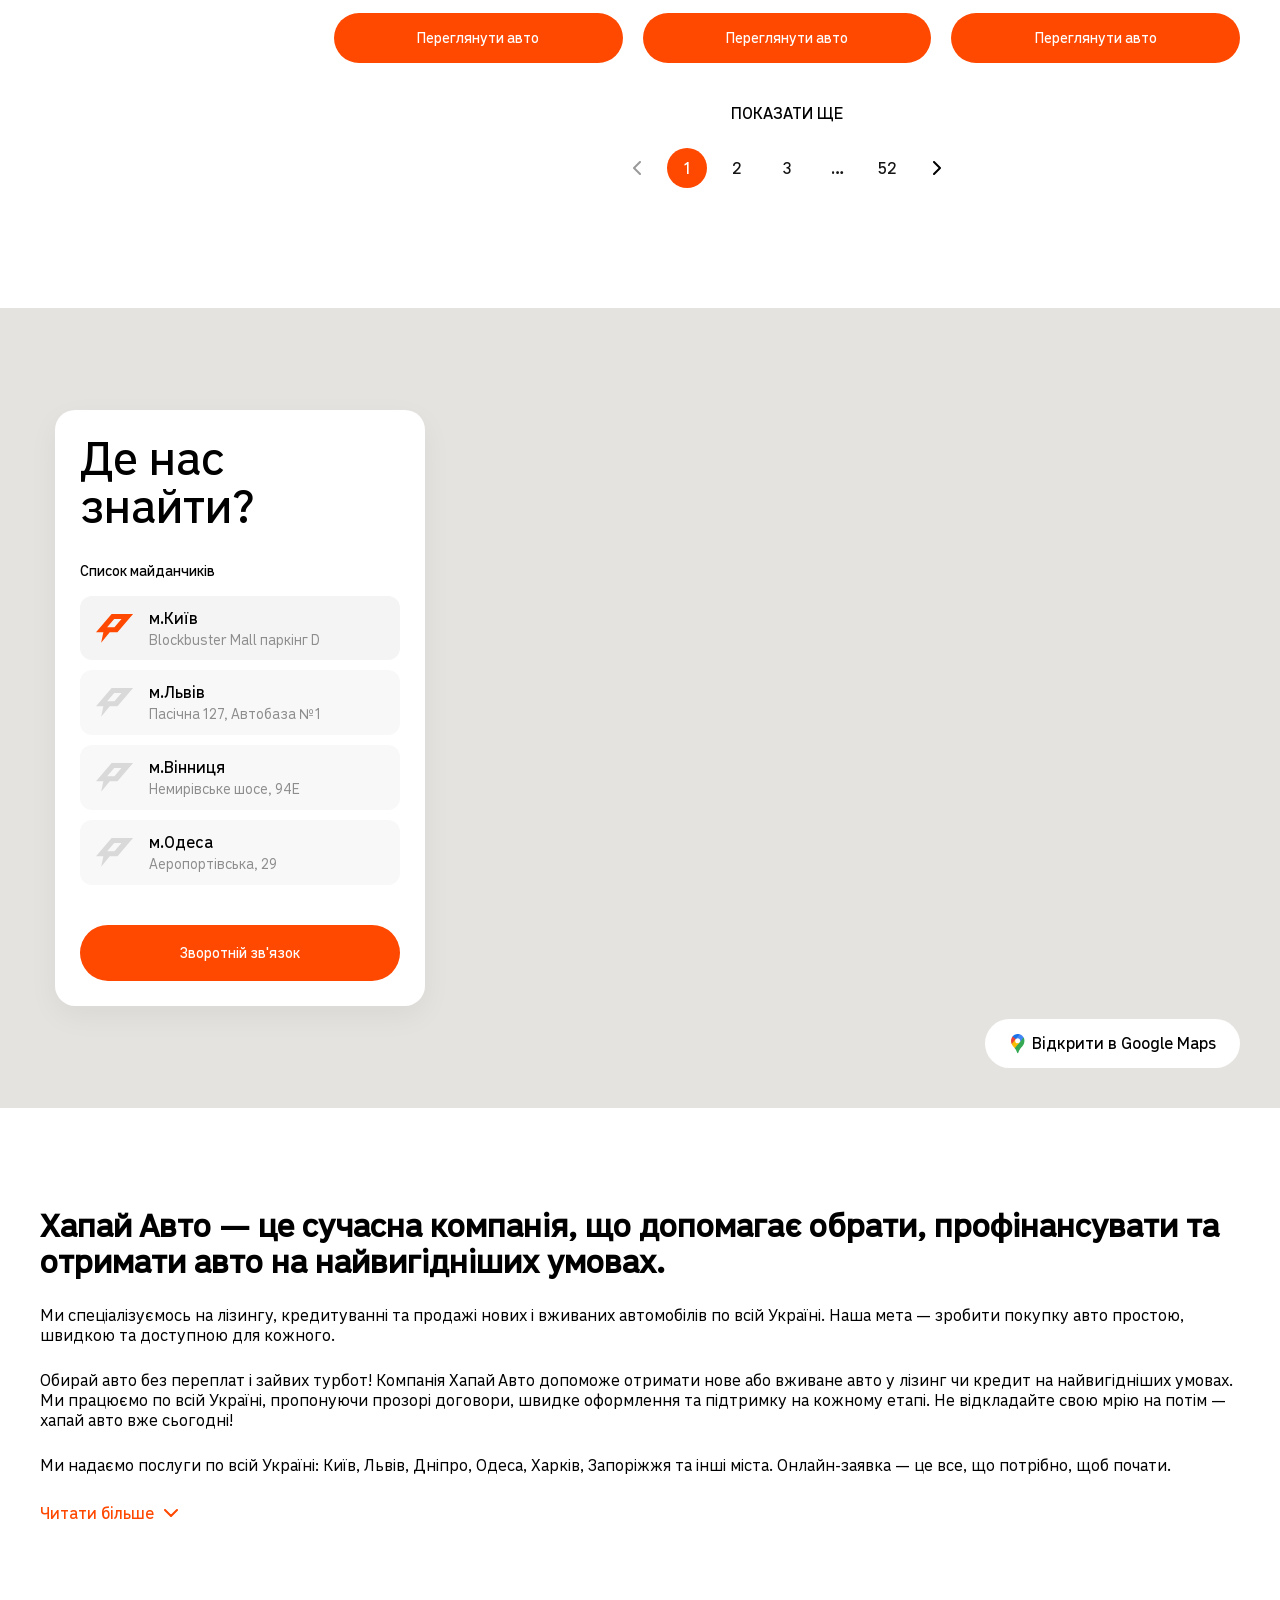
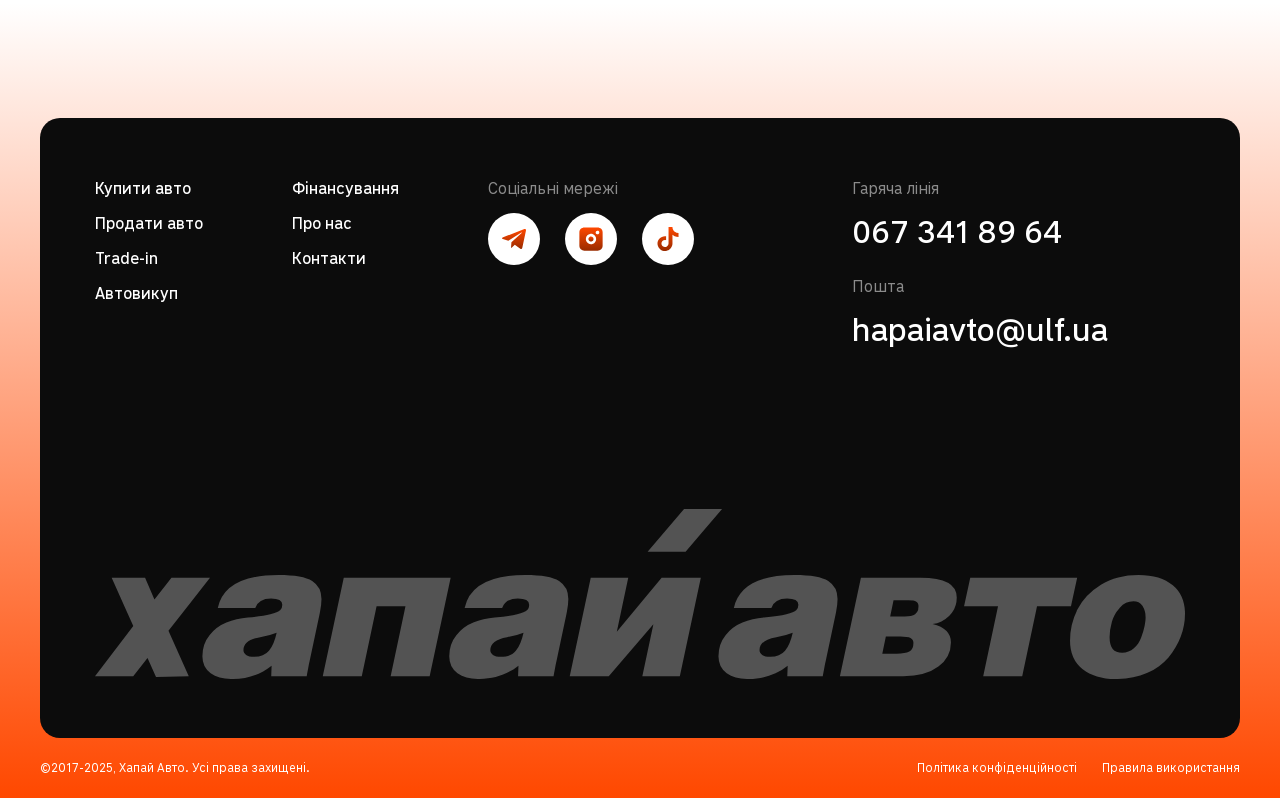
==== commit c7e0f4de: "V11" ====
--- a/index.html
+++ b/index.html
@@ -1079,59 +1079,6 @@
                                     </svg>
                                 </a>
                             </li>
-                            <li class="tiktok-li">
-                                <a href="#" class="tiktok-icon-btn">
-                                    <svg width="52" height="52" viewBox="0 0 52 52" fill="none"
-                                        xmlns="http://www.w3.org/2000/svg">
-                                        <circle cx="26" cy="26" r="26" fill="white" />
-                                        <path
-                                            d="M36.5147 20.0156C35.145 20.0156 33.8813 19.5619 32.8664 18.7964C31.7025 17.9189 30.8663 16.6317 30.571 15.1481C30.4978 14.7816 30.4585 14.4033 30.4547 14.0156H26.5421V24.7069L26.5374 30.563C26.5374 32.1286 25.5178 33.4561 24.1046 33.923C23.6944 34.0584 23.2514 34.1227 22.7902 34.0973C22.2014 34.065 21.6497 33.8873 21.1702 33.6005C20.1497 32.9902 19.4578 31.883 19.4391 30.6164C19.4096 28.6369 21.0099 27.023 22.988 27.023C23.3785 27.023 23.7535 27.0867 24.1046 27.2025V24.2803V23.2298C23.7342 23.175 23.3574 23.1464 22.9763 23.1464C20.8111 23.1464 18.7861 24.0464 17.3386 25.6678C16.2446 26.8931 15.5883 28.4564 15.4871 30.0956C15.3544 32.2491 16.1424 34.2961 17.6705 35.8064C17.895 36.0281 18.1308 36.2339 18.3774 36.4237C19.6875 37.432 21.2892 37.9786 22.9763 37.9786C23.3574 37.9786 23.7342 37.9505 24.1046 37.8956C25.6805 37.6622 27.1346 36.9408 28.2821 35.8064C29.6921 34.4128 30.4711 32.5627 30.4796 30.5934L30.4594 21.8484C31.1321 22.3673 31.8675 22.7967 32.6569 23.13C33.8846 23.648 35.1863 23.9105 36.526 23.91V21.0689V20.0147C36.5269 20.0156 36.5157 20.0156 36.5147 20.0156Z"
-                                            fill="url(#paint0_linear_tiktok)" />
-                                        <defs>
-                                            <linearGradient id="paint0_linear_tiktok" x1="25.9993" y1="14.0156"
-                                                x2="25.9993" y2="37.9786" gradientUnits="userSpaceOnUse">
-                                                <stop stop-color="#FF4800" />
-                                                <stop offset="1" stop-color="#992B00" />
-                                            </linearGradient>
-                                        </defs>
-                                    </svg>
-                                </a>
-                                <div class="tiktok-dropdown">
-                                    <div class="tiktok-dropdown-close">
-                                        <svg xmlns="http://www.w3.org/2000/svg" width="52" height="52" fill="none">
-                                            <circle cx="26" cy="26" r="26" fill="white" />
-                                            <path stroke="#FF4800" stroke-linecap="round" stroke-linejoin="round"
-                                                stroke-width="2" d="M32 20 20 32M20 20l12 12" />
-                                        </svg>
-                                    </div>
-                                    <div class="tiktok-dropdown-list">
-                                        <a href="#" class="tiktok-dropdown-item">
-                                            <div class="tiktok-dropdown-circle">
-                                                <img src="[data-uri]"
-                                                    alt="HapaiAuto">
-                                            </div>
-                                        </a>
-                                        <a href="#" class="tiktok-dropdown-item">
-                                            <div class="tiktok-dropdown-circle">
-                                                <img src="[data-uri]"
-                                                    alt="HapaiAuto">
-                                            </div>
-                                        </a>
-                                        <a href="#" class="tiktok-dropdown-item">
-                                            <div class="tiktok-dropdown-circle">
-                                                <img src="[data-uri]"
-                                                    alt="HapaiAuto">
-                                            </div>
-                                        </a>
-                                        <a href="#" class="tiktok-dropdown-item">
-                                            <div class="tiktok-dropdown-circle">
-                                                <img src="[data-uri]"
-                                                    alt="HapaiAuto">
-                                            </div>
-                                        </a>
-                                    </div>
-                                </div>
-                            </li>
                             <li>
                                 <a href="#">
                                     <svg width="52" height="52" viewBox="0 0 52 52" fill="none"
@@ -1163,6 +1110,59 @@
                                         </defs>
                                     </svg>
                                 </a>
+                            </li>
+                            <li class="tiktok-li">
+                                <a href="#" class="tiktok-icon-btn">
+                                    <svg width="52" height="52" viewBox="0 0 52 52" fill="none"
+                                        xmlns="http://www.w3.org/2000/svg">
+                                        <circle cx="26" cy="26" r="26" fill="white" />
+                                        <path
+                                            d="M36.5147 20.0156C35.145 20.0156 33.8813 19.5619 32.8664 18.7964C31.7025 17.9189 30.8663 16.6317 30.571 15.1481C30.4978 14.7816 30.4585 14.4033 30.4547 14.0156H26.5421V24.7069L26.5374 30.563C26.5374 32.1286 25.5178 33.4561 24.1046 33.923C23.6944 34.0584 23.2514 34.1227 22.7902 34.0973C22.2014 34.065 21.6497 33.8873 21.1702 33.6005C20.1497 32.9902 19.4578 31.883 19.4391 30.6164C19.4096 28.6369 21.0099 27.023 22.988 27.023C23.3785 27.023 23.7535 27.0867 24.1046 27.2025V24.2803V23.2298C23.7342 23.175 23.3574 23.1464 22.9763 23.1464C20.8111 23.1464 18.7861 24.0464 17.3386 25.6678C16.2446 26.8931 15.5883 28.4564 15.4871 30.0956C15.3544 32.2491 16.1424 34.2961 17.6705 35.8064C17.895 36.0281 18.1308 36.2339 18.3774 36.4237C19.6875 37.432 21.2892 37.9786 22.9763 37.9786C23.3574 37.9786 23.7342 37.9505 24.1046 37.8956C25.6805 37.6622 27.1346 36.9408 28.2821 35.8064C29.6921 34.4128 30.4711 32.5627 30.4796 30.5934L30.4594 21.8484C31.1321 22.3673 31.8675 22.7967 32.6569 23.13C33.8846 23.648 35.1863 23.9105 36.526 23.91V21.0689V20.0147C36.5269 20.0156 36.5157 20.0156 36.5147 20.0156Z"
+                                            fill="url(#paint0_linear_tiktok)" />
+                                        <defs>
+                                            <linearGradient id="paint0_linear_tiktok" x1="25.9993" y1="14.0156"
+                                                x2="25.9993" y2="37.9786" gradientUnits="userSpaceOnUse">
+                                                <stop stop-color="#FF4800" />
+                                                <stop offset="1" stop-color="#992B00" />
+                                            </linearGradient>
+                                        </defs>
+                                    </svg>
+                                </a>
+                                <div class="tiktok-dropdown">
+                                    <div class="tiktok-dropdown-close">
+                                        <svg xmlns="http://www.w3.org/2000/svg" width="52" height="52" fill="none">
+                                            <circle cx="26" cy="26" r="26" fill="white" />
+                                            <path stroke="#FF4800" stroke-linecap="round" stroke-linejoin="round"
+                                                stroke-width="2" d="M32 20 20 32M20 20l12 12" />
+                                        </svg>
+                                    </div>
+                                    <div class="tiktok-dropdown-list">
+                                        <a href="#" class="tiktok-dropdown-item">
+                                            <div class="tiktok-dropdown-circle">
+                                                <img src="[data-uri]"
+                                                    alt="HapaiAuto">
+                                            </div>
+                                        </a>
+                                        <a href="#" class="tiktok-dropdown-item">
+                                            <div class="tiktok-dropdown-circle">
+                                                <img src="[data-uri]"
+                                                    alt="HapaiAuto">
+                                            </div>
+                                        </a>
+                                        <a href="#" class="tiktok-dropdown-item">
+                                            <div class="tiktok-dropdown-circle">
+                                                <img src="[data-uri]"
+                                                    alt="HapaiAuto">
+                                            </div>
+                                        </a>
+                                        <a href="#" class="tiktok-dropdown-item">
+                                            <div class="tiktok-dropdown-circle">
+                                                <img src="[data-uri]"
+                                                    alt="HapaiAuto">
+                                            </div>
+                                        </a>
+                                    </div>
+                                </div>
                             </li>
                         </ul>
                     </div>
--- a/style.css
+++ b/style.css
@@ -1024,6 +1024,12 @@
     display: flex;
     align-items: center;
     gap: 25px;
+}
+
+.footer-social li a {
+    display: flex;
+    align-items: center;
+    justify-content: center;
 }
 
 .footer-col-contacts .footer-phone,
@@ -3609,4 +3615,21 @@
         height: 280px;
     }
 
+    .tiktok-dropdown {
+        top: auto;
+        bottom: 0;
+        transform: translateX(-50%) translateY(-10px);
+        flex-direction: column-reverse;
+        padding: 6px 0 0 0;
+    }
+
+    .tiktok-dropdown.active {
+        transform: translateX(-50%) translateY(0);
+    }
+
+    .tiktok-dropdown-close {
+        margin-bottom: 0;
+        margin-top: 12px;
+    }
+
 }
